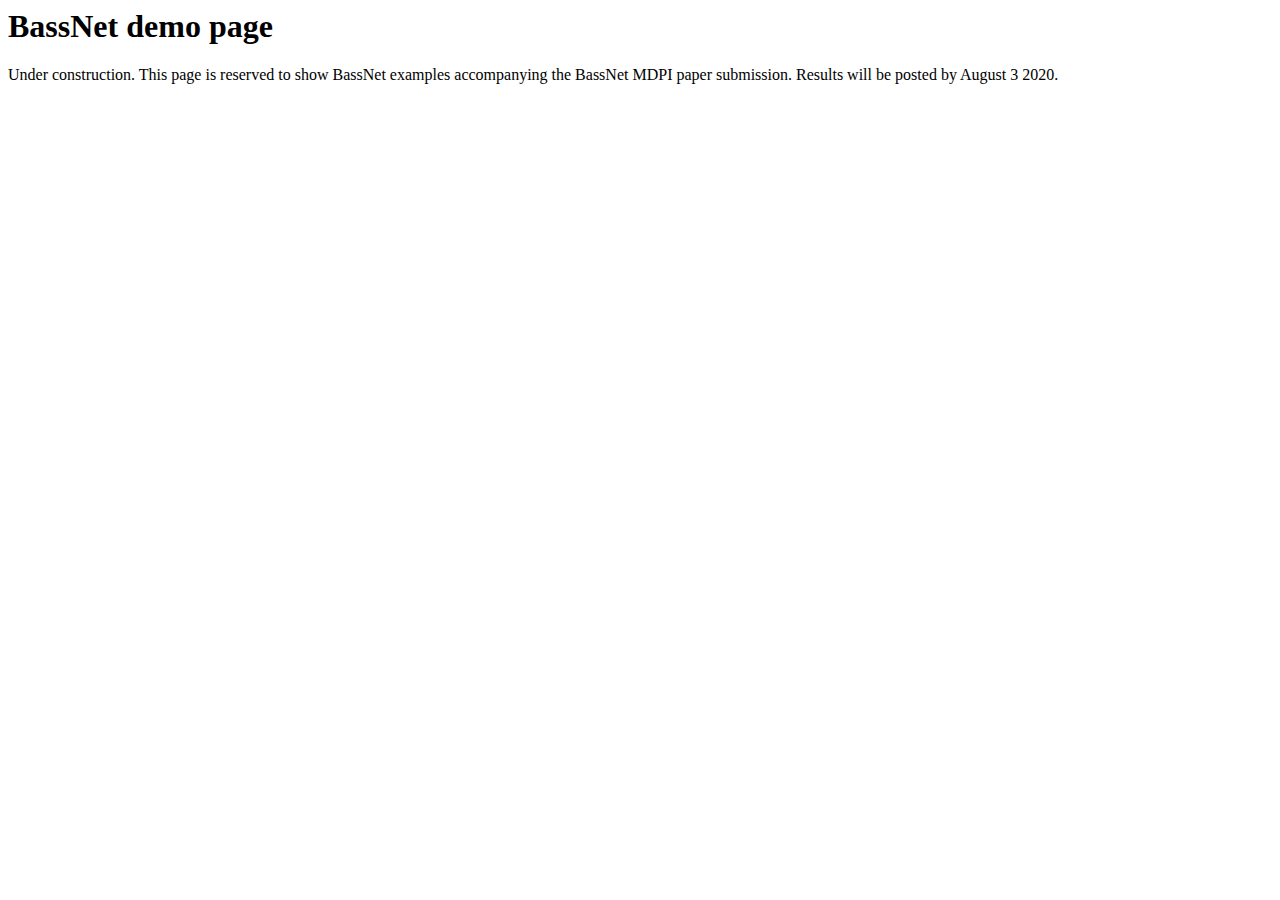
==== bassnet/index.html @ 07a14d75 "test dir" ====
<html>
  <head>
<title>BassNet demo page</title>
</head>
<body>
<h1>BassNet demo page</h1>
<p>
  Under construction. This page is reserved to show BassNet examples accompanying the BassNet MDPI paper submission. Results will be posted by August 3 2020.
</p>
</body>
</html>
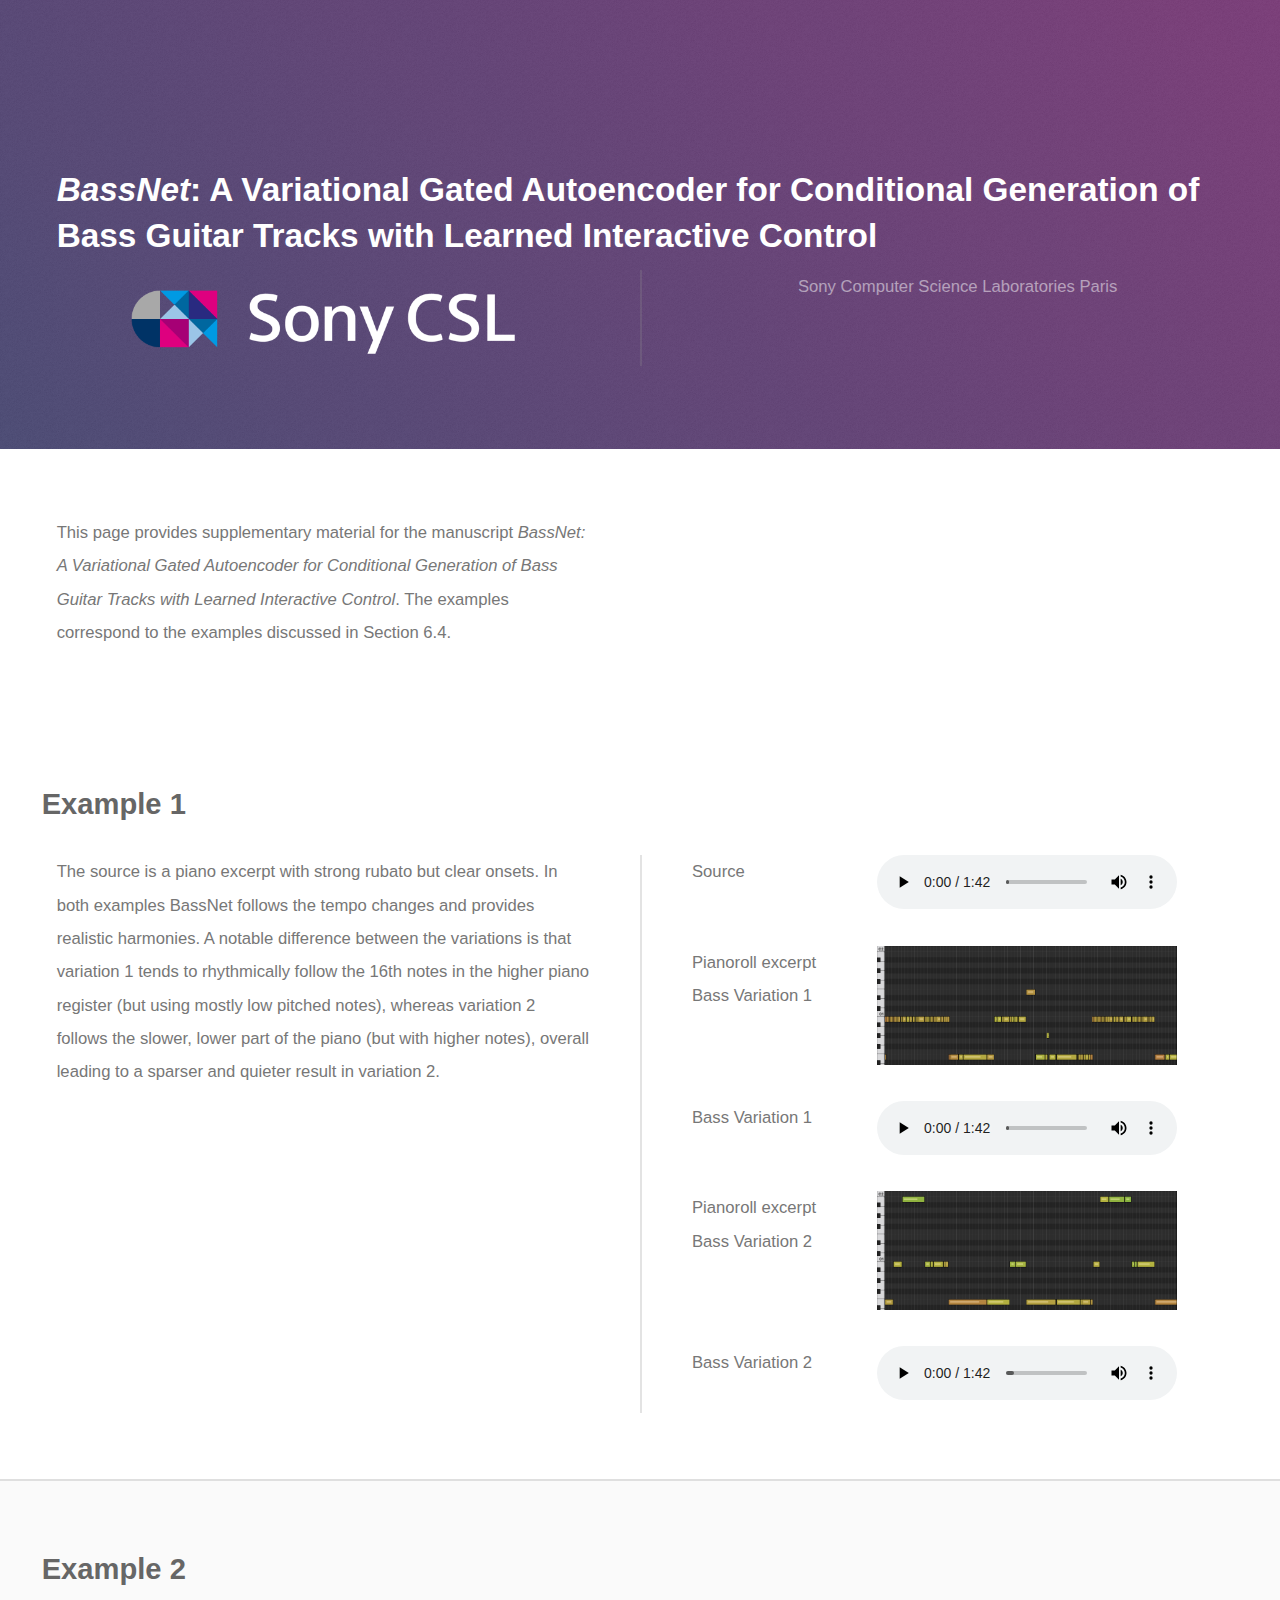
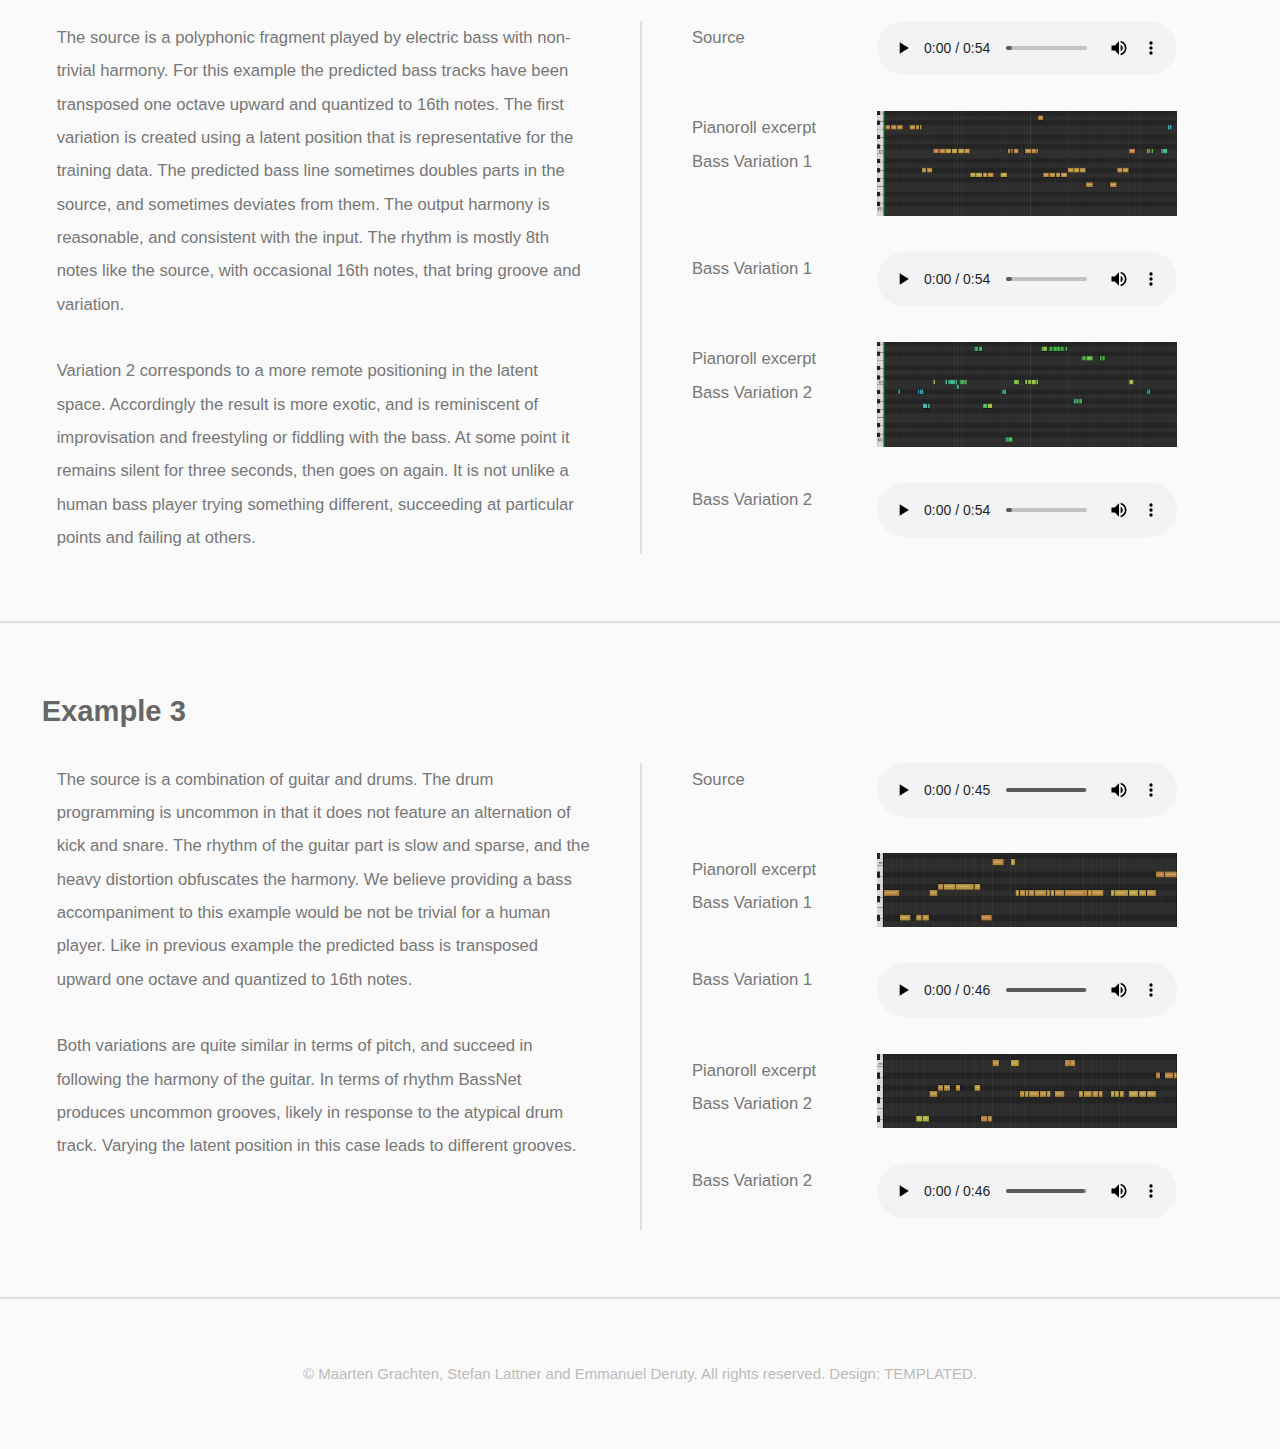
==== commit eac29699: "move stuff to bassnet folder" ====
--- a/bassnet/index.html
+++ b/bassnet/index.html
@@ -1,11 +1,229 @@
+<!DOCTYPE HTML>
+<!--
+    Prism by TEMPLATED
+    templated.co @templatedco
+    Released for free under the Creative Commons Attribution 3.0 license (templated.co/license)
+  -->
 <html>
   <head>
-<title>BassNet demo page</title>
-</head>
-<body>
-<h1>BassNet demo page</h1>
-<p>
-  Under construction. This page is reserved to show BassNet examples accompanying the BassNet MDPI paper submission. Results will be posted by August 3 2020.
-</p>
-</body>
+    <title>BassNet Demo Page</title>
+    <meta charset="utf-8" />
+    <meta name="viewport" content="width=device-width, initial-scale=1" />
+    <!--[if lte IE 8]><script src="assets/js/ie/html5shiv.js"></script><![endif]-->
+    <link rel="stylesheet" href="assets/css/main.css" />
+    <link rel="stylesheet" href="assets/css/extra.css" />
+    <!--[if lte IE 9]><link rel="stylesheet" href="assets/css/ie9.css" /><![endif]-->
+  </head>
+  <body>
+
+    <!-- Banner -->
+    <section id="banner">
+      <div class="inner">
+	<section>
+	  <h2><i>BassNet</i>: A Variational Gated Autoencoder for Conditional Generation of Bass Guitar Tracks with Learned Interactive Control</h2>
+	</section>
+      </div>
+      <div id="logorow" class="inner split">
+	<section class="align-center">
+	  <a href="https://csl.sony.fr/"><img id='sonylogo' src="images/sonycsl-white.png"></a>
+	</section>
+	<section class="align-center">
+	    Sony Computer Science Laboratories Paris
+	</section>
+      </div>
+    </section>
+
+
+    <section id="ex1" class="wrapper">
+      <div class="inner split">
+	<section>
+	  <p>This page provides supplementary material for the manuscript <i>BassNet: A Variational Gated Autoencoder for Conditional Generation of Bass Guitar Tracks with Learned Interactive Control</i>. The examples correspond to the examples discussed in Section 6.4.
+	  </p>
+	</section>
+      </div>
+    </section>
+
+    <!-- One -->
+    <section id="ex1" class="wrapper">
+      <h2>Example 1</h2>
+      <div class="inner split">
+	<section>
+	  <p>The source is a piano excerpt with strong rubato but clear onsets.  In both examples BassNet follows the tempo changes and provides realistic harmonies.  A notable difference between the variations is that variation 1 tends to rhythmically follow the 16th notes in the higher piano register (but using mostly low pitched notes), whereas variation 2 follows the slower, lower part of the piano (but with higher notes), overall leading to a sparser and quieter result in variation 2.
+	  </p>
+	</section>
+
+	<section>
+	  <div class="row uniform">
+	    <div class="4u 12u$(xsmall)">
+	      Source
+	    </div>
+	    <div class="7u$ 12u$(xsmall)">
+	      <audio controls><source src="assets/ex1/source.mp3" type="audio/mpeg"/> Your browser does not support the audio element.</audio>
+	    </div>
+
+	    <div class="4u 12u$(xsmall)">
+	      Pianoroll excerpt Bass Variation 1
+	    </div>
+	    <div class="7u$ 12u$(xsmall) ">
+	      <img class='pianoroll' src="images/ex1/var1.png">
+	    </div>
+	    
+	    <div class="4u 12u$(xsmall)">
+	      Bass Variation 1
+	    </div>
+	    <div class="7u$ 12u$(xsmall)">
+	      <audio controls><source src="assets/ex1/source_bass_var1.mp3" type="audio/mpeg"/> Your browser does not support the audio element.</audio>
+	    </div>
+
+	    <div class="4u 12u$(xsmall)">
+	      Pianoroll excerpt Bass Variation 2
+	    </div>
+	    <div class="7u$ 12u$(xsmall) ">
+	      <img class='pianoroll' src="images/ex1/var2.png">
+	    </div>
+
+	    <div class="4u 12u$(xsmall)">
+	      Bass Variation 2
+	    </div>
+	    <div class="7u$ 12u$(xsmall)">
+	      <audio controls><source src="assets/ex1/source_bass_var2.mp3" type="audio/mpeg"/> Your browser does not support the audio element.</audio>
+	    </div>
+ 	  </div>
+	</section>
+      </div>
+    </section>
+
+    <section id="ex2" class="wrapper style2 alt">
+      <h2>Example 2</h2>
+      <div class="inner split">
+	<section>
+	  <p>The source is a polyphonic fragment played by electric bass with non-trivial harmony.
+	    For this example the predicted bass tracks have been transposed one octave upward and quantized to 16th notes.
+	    The first variation is created using a latent position that is representative for the training data.
+	    The predicted bass line sometimes doubles parts in the source, and sometimes deviates from them.
+	    The output harmony is reasonable, and consistent with the input.
+	    The rhythm is mostly 8th notes like the source, with occasional 16th notes, that bring groove and variation.</p>
+
+	  <p>Variation 2 corresponds to a more remote positioning in the latent space.
+	    Accordingly the result is more exotic, and is reminiscent of improvisation and freestyling or fiddling with the bass.
+	    At some point it remains silent for three seconds, then goes on again.
+	    It is not unlike a human bass player trying something different, succeeding at particular points and failing at others.
+	  </p>
+	</section>
+
+	<section>
+	  <div class="row uniform">
+	    <div class="4u 12u$(xsmall)">
+	      Source
+	    </div>
+	    <div class="7u$ 12u$(xsmall)">
+	      <audio controls><source src="assets/ex2/source.mp3" type="audio/mpeg"/> Your browser does not support the audio element.</audio>
+	    </div>
+
+	    <div class="4u 12u$(xsmall)">
+	      Pianoroll excerpt Bass Variation 1
+	    </div>
+	    <div class="7u$ 12u$(xsmall) ">
+	      <img class='pianoroll' src="images/ex2/var1.png">
+	    </div>
+	    
+	    <div class="4u 12u$(xsmall)">
+	      Bass Variation 1
+	    </div>
+	    <div class="7u$ 12u$(xsmall)">
+	      <audio controls><source src="assets/ex2/source_bass_var1.mp3" type="audio/mpeg"/> Your browser does not support the audio element.</audio>
+	    </div>
+
+	    <div class="4u 12u$(xsmall)">
+	      Pianoroll excerpt Bass Variation 2
+	    </div>
+	    <div class="7u$ 12u$(xsmall) ">
+	      <img class='pianoroll' src="images/ex2/var2.png">
+	    </div>
+
+	    <div class="4u 12u$(xsmall)">
+	      Bass Variation 2
+	    </div>
+	    <div class="7u$ 12u$(xsmall)">
+	      <audio controls><source src="assets/ex2/source_bass_var2.mp3" type="audio/mpeg"/> Your browser does not support the audio element.</audio>
+	    </div>
+	  </div>
+	</section>
+      </div>
+    </section>
+
+    <section id="ex3" class="wrapper style2 alt">
+      <h2>Example 3</h2>
+      <div class="inner split">
+	<section>
+	  <p>The source is a combination of guitar and drums.
+	    The drum programming is uncommon in that it does not feature an alternation of kick and snare.
+	    The rhythm of the guitar part is slow and sparse, and the heavy distortion obfuscates the harmony.
+	    We believe providing a bass accompaniment to this example would be not be trivial for a human player.
+	    Like in previous example the predicted bass is transposed upward one octave and quantized to 16th notes.
+	  </p>
+	  <p>Both variations are quite similar in terms of pitch, and succeed in following the harmony of the guitar.
+	    In terms of rhythm BassNet produces uncommon grooves, likely in response to the atypical drum track.
+	    Varying the latent position in this case leads to different grooves.
+	  </p>
+	</section>
+	<section>
+	  <div class="row uniform">
+	    <div class="4u 12u$(xsmall)">
+	      Source
+	    </div>
+	    <div class="7u$ 12u$(xsmall)">
+	      <audio controls><source src="assets/ex3/source.mp3" type="audio/mpeg"/> Your browser does not support the audio element.</audio>
+	    </div>
+
+	    <div class="4u 12u$(xsmall)">
+	      Pianoroll excerpt Bass Variation 1
+	    </div>
+	    <div class="7u$ 12u$(xsmall) ">
+	      <img class='pianoroll' src="images/ex3/var1.png">
+	    </div>
+	    
+	    <div class="4u 12u$(xsmall)">
+	      Bass Variation 1
+	    </div>
+	    <div class="7u$ 12u$(xsmall)">
+	      <audio controls><source src="assets/ex3/source_bass_var1.mp3" type="audio/mpeg"/> Your browser does not support the audio element.</audio>
+	    </div>
+
+	    <div class="4u 12u$(xsmall)">
+	      Pianoroll excerpt Bass Variation 2
+	    </div>
+	    <div class="7u$ 12u$(xsmall) ">
+	      <img class='pianoroll' src="images/ex3/var2.png">
+	    </div>
+
+	    <div class="4u 12u$(xsmall)">
+	      Bass Variation 2
+	    </div>
+	    <div class="7u$ 12u$(xsmall)">
+	      <audio controls><source src="assets/ex3/source_bass_var2.mp3" type="audio/mpeg"/> Your browser does not support the audio element.</audio>
+	    </div>
+	  </div>
+	</section>
+      </div>
+    </section>
+
+
+
+    <!-- Footer -->
+    <footer id="footer">
+      <div class="copyright">
+	&copy; Maarten Grachten, Stefan Lattner and Emmanuel Deruty. All rights reserved. Design: <a href="http://templated.co">TEMPLATED</a>.
+      </div>
+    </footer>
+
+    <!-- Scripts -->
+    <script src="assets/js/jquery.min.js"></script>
+    <script src="assets/js/skel.min.js"></script>
+    <script src="assets/js/util.js"></script>
+    <!--[if lte IE 8]><script src="assets/js/ie/respond.min.js"></script><![endif]-->
+    <script src="assets/js/main.js"></script>
+    <script src="assets/js/extra.js"></script>
+
+  </body>
 </html>
--- a/bassnet/assets/css/main.css
+++ b/bassnet/assets/css/main.css
@@ -0,0 +1,3346 @@
+@import url(font-awesome.min.css);
+
+/*
+	Prism by TEMPLATED
+	templated.co @templatedco
+	Released for free under the Creative Commons Attribution 3.0 license (templated.co/license)
+*/
+
+/* Reset */
+
+html, body, div, span, applet, object, iframe, h1, h2, h3, h4, h5, h6, p, blockquote, pre, a, abbr, acronym, address, big, cite, code, del, dfn, em, img, ins, kbd, q, s, samp, small, strike, strong, sub, sup, tt, var, b, u, i, center, dl, dt, dd, ol, ul, li, fieldset, form, label, legend, table, caption, tbody, tfoot, thead, tr, th, td, article, aside, canvas, details, embed, figure, figcaption, footer, header, hgroup, menu, nav, output, ruby, section, summary, time, mark, audio, video {
+    margin: 0;
+    padding: 0;
+    border: 0;
+    font-size: 100%;
+    font: inherit;
+    vertical-align: baseline;
+}
+
+article, aside, details, figcaption, figure, footer, header, hgroup, menu, nav, section {
+    display: block;
+}
+
+body {
+    line-height: 1;
+}
+
+ol, ul {
+    list-style: none;
+}
+
+blockquote, q {
+    quotes: none;
+}
+
+blockquote:before, blockquote:after, q:before, q:after {
+    content: '';
+    content: none;
+}
+
+table {
+    border-collapse: collapse;
+    border-spacing: 0;
+}
+
+body {
+    -webkit-text-size-adjust: none;
+}
+
+/* Box Model */
+
+*, *:before, *:after {
+    -moz-box-sizing: border-box;
+    -webkit-box-sizing: border-box;
+    box-sizing: border-box;
+}
+
+/* Grid */
+
+.row {
+    border-bottom: solid 1px transparent;
+    -moz-box-sizing: border-box;
+    -webkit-box-sizing: border-box;
+    box-sizing: border-box;
+}
+
+.row > * {
+    float: left;
+    -moz-box-sizing: border-box;
+    -webkit-box-sizing: border-box;
+    box-sizing: border-box;
+}
+
+.row:after, .row:before {
+    content: '';
+    display: block;
+    clear: both;
+    height: 0;
+}
+
+.row.uniform > * > :first-child {
+    margin-top: 0;
+}
+
+.row.uniform > * > :last-child {
+    margin-bottom: 0;
+}
+
+.row.\30 \25 > * {
+    padding: 0 0 0 0em;
+}
+
+.row.\30 \25 {
+    margin: 0 0 -1px 0em;
+}
+
+.row.uniform.\30 \25 > * {
+    padding: 0em 0 0 0em;
+}
+
+.row.uniform.\30 \25 {
+    margin: 0em 0 -1px 0em;
+}
+
+.row > * {
+    padding: 0 0 0 2em;
+}
+
+.row {
+    margin: 0 0 -1px -2em;
+}
+
+.row.uniform > * {
+    padding: 2em 0 0 2em;
+}
+
+.row.uniform {
+    margin: -2em 0 -1px -2em;
+}
+
+.row.\32 00\25 > * {
+    padding: 0 0 0 4em;
+}
+
+.row.\32 00\25 {
+    margin: 0 0 -1px -4em;
+}
+
+.row.uniform.\32 00\25 > * {
+    padding: 4em 0 0 4em;
+}
+
+.row.uniform.\32 00\25 {
+    margin: -4em 0 -1px -4em;
+}
+
+.row.\31 50\25 > * {
+    padding: 0 0 0 3em;
+}
+
+.row.\31 50\25 {
+    margin: 0 0 -1px -3em;
+}
+
+.row.uniform.\31 50\25 > * {
+    padding: 3em 0 0 3em;
+}
+
+.row.uniform.\31 50\25 {
+    margin: -3em 0 -1px -3em;
+}
+
+.row.\35 0\25 > * {
+    padding: 0 0 0 1em;
+}
+
+.row.\35 0\25 {
+    margin: 0 0 -1px -1em;
+}
+
+.row.uniform.\35 0\25 > * {
+    padding: 1em 0 0 1em;
+}
+
+.row.uniform.\35 0\25 {
+    margin: -1em 0 -1px -1em;
+}
+
+.row.\32 5\25 > * {
+    padding: 0 0 0 0.5em;
+}
+
+.row.\32 5\25 {
+    margin: 0 0 -1px -0.5em;
+}
+
+.row.uniform.\32 5\25 > * {
+    padding: 0.5em 0 0 0.5em;
+}
+
+.row.uniform.\32 5\25 {
+    margin: -0.5em 0 -1px -0.5em;
+}
+
+.\31 2u, .\31 2u\24 {
+    width: 100%;
+    clear: none;
+    margin-left: 0;
+}
+
+.\31 1u, .\31 1u\24 {
+    width: 91.6666666667%;
+    clear: none;
+    margin-left: 0;
+}
+
+.\31 0u, .\31 0u\24 {
+    width: 83.3333333333%;
+    clear: none;
+    margin-left: 0;
+}
+
+.\39 u, .\39 u\24 {
+    width: 75%;
+    clear: none;
+    margin-left: 0;
+}
+
+.\38 u, .\38 u\24 {
+    width: 66.6666666667%;
+    clear: none;
+    margin-left: 0;
+}
+
+.\37 u, .\37 u\24 {
+    width: 58.3333333333%;
+    clear: none;
+    margin-left: 0;
+}
+
+.\36 u, .\36 u\24 {
+    width: 50%;
+    clear: none;
+    margin-left: 0;
+}
+
+.\35 u, .\35 u\24 {
+    width: 41.6666666667%;
+    clear: none;
+    margin-left: 0;
+}
+
+.\34 u, .\34 u\24 {
+    width: 33.3333333333%;
+    clear: none;
+    margin-left: 0;
+}
+
+.\33 u, .\33 u\24 {
+    width: 25%;
+    clear: none;
+    margin-left: 0;
+}
+
+.\32 u, .\32 u\24 {
+    width: 16.6666666667%;
+    clear: none;
+    margin-left: 0;
+}
+
+.\31 u, .\31 u\24 {
+    width: 8.3333333333%;
+    clear: none;
+    margin-left: 0;
+}
+
+.\31 2u\24 + *,
+.\31 1u\24 + *,
+.\31 0u\24 + *,
+.\39 u\24 + *,
+.\38 u\24 + *,
+.\37 u\24 + *,
+.\36 u\24 + *,
+.\35 u\24 + *,
+.\34 u\24 + *,
+.\33 u\24 + *,
+.\32 u\24 + *,
+.\31 u\24 + * {
+    clear: left;
+}
+
+.\-11u {
+    margin-left: 91.66667%;
+}
+
+.\-10u {
+    margin-left: 83.33333%;
+}
+
+.\-9u {
+    margin-left: 75%;
+}
+
+.\-8u {
+    margin-left: 66.66667%;
+}
+
+.\-7u {
+    margin-left: 58.33333%;
+}
+
+.\-6u {
+    margin-left: 50%;
+}
+
+.\-5u {
+    margin-left: 41.66667%;
+}
+
+.\-4u {
+    margin-left: 33.33333%;
+}
+
+.\-3u {
+    margin-left: 25%;
+}
+
+.\-2u {
+    margin-left: 16.66667%;
+}
+
+.\-1u {
+    margin-left: 8.33333%;
+}
+
+@media screen and (max-width: 1680px) {
+
+    .row > * {
+	padding: 0 0 0 2em;
+    }
+
+    .row {
+	margin: 0 0 -1px -2em;
+    }
+
+    .row.uniform > * {
+	padding: 2em 0 0 2em;
+    }
+
+    .row.uniform {
+	margin: -2em 0 -1px -2em;
+    }
+
+    .row.\32 00\25 > * {
+	padding: 0 0 0 4em;
+    }
+
+    .row.\32 00\25 {
+	margin: 0 0 -1px -4em;
+    }
+
+    .row.uniform.\32 00\25 > * {
+	padding: 4em 0 0 4em;
+    }
+
+    .row.uniform.\32 00\25 {
+	margin: -4em 0 -1px -4em;
+    }
+
+    .row.\31 50\25 > * {
+	padding: 0 0 0 3em;
+    }
+
+    .row.\31 50\25 {
+	margin: 0 0 -1px -3em;
+    }
+
+    .row.uniform.\31 50\25 > * {
+	padding: 3em 0 0 3em;
+    }
+
+    .row.uniform.\31 50\25 {
+	margin: -3em 0 -1px -3em;
+    }
+
+    .row.\35 0\25 > * {
+	padding: 0 0 0 1em;
+    }
+
+    .row.\35 0\25 {
+	margin: 0 0 -1px -1em;
+    }
+
+    .row.uniform.\35 0\25 > * {
+	padding: 1em 0 0 1em;
+    }
+
+    .row.uniform.\35 0\25 {
+	margin: -1em 0 -1px -1em;
+    }
+
+    .row.\32 5\25 > * {
+	padding: 0 0 0 0.5em;
+    }
+
+    .row.\32 5\25 {
+	margin: 0 0 -1px -0.5em;
+    }
+
+    .row.uniform.\32 5\25 > * {
+	padding: 0.5em 0 0 0.5em;
+    }
+
+    .row.uniform.\32 5\25 {
+	margin: -0.5em 0 -1px -0.5em;
+    }
+
+    .\31 2u\28xlarge\29, .\31 2u\24\28xlarge\29 {
+	width: 100%;
+	clear: none;
+	margin-left: 0;
+    }
+
+    .\31 1u\28xlarge\29, .\31 1u\24\28xlarge\29 {
+	width: 91.6666666667%;
+	clear: none;
+	margin-left: 0;
+    }
+
+    .\31 0u\28xlarge\29, .\31 0u\24\28xlarge\29 {
+	width: 83.3333333333%;
+	clear: none;
+	margin-left: 0;
+    }
+
+    .\39 u\28xlarge\29, .\39 u\24\28xlarge\29 {
+	width: 75%;
+	clear: none;
+	margin-left: 0;
+    }
+
+    .\38 u\28xlarge\29, .\38 u\24\28xlarge\29 {
+	width: 66.6666666667%;
+	clear: none;
+	margin-left: 0;
+    }
+
+    .\37 u\28xlarge\29, .\37 u\24\28xlarge\29 {
+	width: 58.3333333333%;
+	clear: none;
+	margin-left: 0;
+    }
+
+    .\36 u\28xlarge\29, .\36 u\24\28xlarge\29 {
+	width: 50%;
+	clear: none;
+	margin-left: 0;
+    }
+
+    .\35 u\28xlarge\29, .\35 u\24\28xlarge\29 {
+	width: 41.6666666667%;
+	clear: none;
+	margin-left: 0;
+    }
+
+    .\34 u\28xlarge\29, .\34 u\24\28xlarge\29 {
+	width: 33.3333333333%;
+	clear: none;
+	margin-left: 0;
+    }
+
+    .\33 u\28xlarge\29, .\33 u\24\28xlarge\29 {
+	width: 25%;
+	clear: none;
+	margin-left: 0;
+    }
+
+    .\32 u\28xlarge\29, .\32 u\24\28xlarge\29 {
+	width: 16.6666666667%;
+	clear: none;
+	margin-left: 0;
+    }
+
+    .\31 u\28xlarge\29, .\31 u\24\28xlarge\29 {
+	width: 8.3333333333%;
+	clear: none;
+	margin-left: 0;
+    }
+
+    .\31 2u\24\28xlarge\29 + *,
+    .\31 1u\24\28xlarge\29 + *,
+    .\31 0u\24\28xlarge\29 + *,
+    .\39 u\24\28xlarge\29 + *,
+    .\38 u\24\28xlarge\29 + *,
+    .\37 u\24\28xlarge\29 + *,
+    .\36 u\24\28xlarge\29 + *,
+    .\35 u\24\28xlarge\29 + *,
+    .\34 u\24\28xlarge\29 + *,
+    .\33 u\24\28xlarge\29 + *,
+    .\32 u\24\28xlarge\29 + *,
+    .\31 u\24\28xlarge\29 + * {
+	clear: left;
+    }
+
+    .\-11u\28xlarge\29 {
+	margin-left: 91.66667%;
+    }
+
+    .\-10u\28xlarge\29 {
+	margin-left: 83.33333%;
+    }
+
+    .\-9u\28xlarge\29 {
+	margin-left: 75%;
+    }
+
+    .\-8u\28xlarge\29 {
+	margin-left: 66.66667%;
+    }
+
+    .\-7u\28xlarge\29 {
+	margin-left: 58.33333%;
+    }
+
+    .\-6u\28xlarge\29 {
+	margin-left: 50%;
+    }
+
+    .\-5u\28xlarge\29 {
+	margin-left: 41.66667%;
+    }
+
+    .\-4u\28xlarge\29 {
+	margin-left: 33.33333%;
+    }
+
+    .\-3u\28xlarge\29 {
+	margin-left: 25%;
+    }
+
+    .\-2u\28xlarge\29 {
+	margin-left: 16.66667%;
+    }
+
+    .\-1u\28xlarge\29 {
+	margin-left: 8.33333%;
+    }
+
+}
+
+@media screen and (max-width: 1366px) {
+
+    .row > * {
+	padding: 0 0 0 1.5em;
+    }
+
+    .row {
+	margin: 0 0 -1px -1.5em;
+    }
+
+    .row.uniform > * {
+	padding: 1.5em 0 0 1.5em;
+    }
+
+    .row.uniform {
+	margin: -1.5em 0 -1px -1.5em;
+    }
+
+    .row.\32 00\25 > * {
+	padding: 0 0 0 3em;
+    }
+
+    .row.\32 00\25 {
+	margin: 0 0 -1px -3em;
+    }
+
+    .row.uniform.\32 00\25 > * {
+	padding: 3em 0 0 3em;
+    }
+
+    .row.uniform.\32 00\25 {
+	margin: -3em 0 -1px -3em;
+    }
+
+    .row.\31 50\25 > * {
+	padding: 0 0 0 2.25em;
+    }
+
+    .row.\31 50\25 {
+	margin: 0 0 -1px -2.25em;
+    }
+
+    .row.uniform.\31 50\25 > * {
+	padding: 2.25em 0 0 2.25em;
+    }
+
+    .row.uniform.\31 50\25 {
+	margin: -2.25em 0 -1px -2.25em;
+    }
+
+    .row.\35 0\25 > * {
+	padding: 0 0 0 0.75em;
+    }
+
+    .row.\35 0\25 {
+	margin: 0 0 -1px -0.75em;
+    }
+
+    .row.uniform.\35 0\25 > * {
+	padding: 0.75em 0 0 0.75em;
+    }
+
+    .row.uniform.\35 0\25 {
+	margin: -0.75em 0 -1px -0.75em;
+    }
+
+    .row.\32 5\25 > * {
+	padding: 0 0 0 0.375em;
+    }
+
+    .row.\32 5\25 {
+	margin: 0 0 -1px -0.375em;
+    }
+
+    .row.uniform.\32 5\25 > * {
+	padding: 0.375em 0 0 0.375em;
+    }
+
+    .row.uniform.\32 5\25 {
+	margin: -0.375em 0 -1px -0.375em;
+    }
+
+    .\31 2u\28large\29, .\31 2u\24\28large\29 {
+	width: 100%;
+	clear: none;
+	margin-left: 0;
+    }
+
+    .\31 1u\28large\29, .\31 1u\24\28large\29 {
+	width: 91.6666666667%;
+	clear: none;
+	margin-left: 0;
+    }
+
+    .\31 0u\28large\29, .\31 0u\24\28large\29 {
+	width: 83.3333333333%;
+	clear: none;
+	margin-left: 0;
+    }
+
+    .\39 u\28large\29, .\39 u\24\28large\29 {
+	width: 75%;
+	clear: none;
+	margin-left: 0;
+    }
+
+    .\38 u\28large\29, .\38 u\24\28large\29 {
+	width: 66.6666666667%;
+	clear: none;
+	margin-left: 0;
+    }
+
+    .\37 u\28large\29, .\37 u\24\28large\29 {
+	width: 58.3333333333%;
+	clear: none;
+	margin-left: 0;
+    }
+
+    .\36 u\28large\29, .\36 u\24\28large\29 {
+	width: 50%;
+	clear: none;
+	margin-left: 0;
+    }
+
+    .\35 u\28large\29, .\35 u\24\28large\29 {
+	width: 41.6666666667%;
+	clear: none;
+	margin-left: 0;
+    }
+
+    .\34 u\28large\29, .\34 u\24\28large\29 {
+	width: 33.3333333333%;
+	clear: none;
+	margin-left: 0;
+    }
+
+    .\33 u\28large\29, .\33 u\24\28large\29 {
+	width: 25%;
+	clear: none;
+	margin-left: 0;
+    }
+
+    .\32 u\28large\29, .\32 u\24\28large\29 {
+	width: 16.6666666667%;
+	clear: none;
+	margin-left: 0;
+    }
+
+    .\31 u\28large\29, .\31 u\24\28large\29 {
+	width: 8.3333333333%;
+	clear: none;
+	margin-left: 0;
+    }
+
+    .\31 2u\24\28large\29 + *,
+    .\31 1u\24\28large\29 + *,
+    .\31 0u\24\28large\29 + *,
+    .\39 u\24\28large\29 + *,
+    .\38 u\24\28large\29 + *,
+    .\37 u\24\28large\29 + *,
+    .\36 u\24\28large\29 + *,
+    .\35 u\24\28large\29 + *,
+    .\34 u\24\28large\29 + *,
+    .\33 u\24\28large\29 + *,
+    .\32 u\24\28large\29 + *,
+    .\31 u\24\28large\29 + * {
+	clear: left;
+    }
+
+    .\-11u\28large\29 {
+	margin-left: 91.66667%;
+    }
+
+    .\-10u\28large\29 {
+	margin-left: 83.33333%;
+    }
+
+    .\-9u\28large\29 {
+	margin-left: 75%;
+    }
+
+    .\-8u\28large\29 {
+	margin-left: 66.66667%;
+    }
+
+    .\-7u\28large\29 {
+	margin-left: 58.33333%;
+    }
+
+    .\-6u\28large\29 {
+	margin-left: 50%;
+    }
+
+    .\-5u\28large\29 {
+	margin-left: 41.66667%;
+    }
+
+    .\-4u\28large\29 {
+	margin-left: 33.33333%;
+    }
+
+    .\-3u\28large\29 {
+	margin-left: 25%;
+    }
+
+    .\-2u\28large\29 {
+	margin-left: 16.66667%;
+    }
+
+    .\-1u\28large\29 {
+	margin-left: 8.33333%;
+    }
+
+}
+
+@media screen and (max-width: 980px) {
+
+    .row > * {
+	padding: 0 0 0 1.5em;
+    }
+
+    .row {
+	margin: 0 0 -1px -1.5em;
+    }
+
+    .row.uniform > * {
+	padding: 1.5em 0 0 1.5em;
+    }
+
+    .row.uniform {
+	margin: -1.5em 0 -1px -1.5em;
+    }
+
+    .row.\32 00\25 > * {
+	padding: 0 0 0 3em;
+    }
+
+    .row.\32 00\25 {
+	margin: 0 0 -1px -3em;
+    }
+
+    .row.uniform.\32 00\25 > * {
+	padding: 3em 0 0 3em;
+    }
+
+    .row.uniform.\32 00\25 {
+	margin: -3em 0 -1px -3em;
+    }
+
+    .row.\31 50\25 > * {
+	padding: 0 0 0 2.25em;
+    }
+
+    .row.\31 50\25 {
+	margin: 0 0 -1px -2.25em;
+    }
+
+    .row.uniform.\31 50\25 > * {
+	padding: 2.25em 0 0 2.25em;
+    }
+
+    .row.uniform.\31 50\25 {
+	margin: -2.25em 0 -1px -2.25em;
+    }
+
+    .row.\35 0\25 > * {
+	padding: 0 0 0 0.75em;
+    }
+
+    .row.\35 0\25 {
+	margin: 0 0 -1px -0.75em;
+    }
+
+    .row.uniform.\35 0\25 > * {
+	padding: 0.75em 0 0 0.75em;
+    }
+
+    .row.uniform.\35 0\25 {
+	margin: -0.75em 0 -1px -0.75em;
+    }
+
+    .row.\32 5\25 > * {
+	padding: 0 0 0 0.375em;
+    }
+
+    .row.\32 5\25 {
+	margin: 0 0 -1px -0.375em;
+    }
+
+    .row.uniform.\32 5\25 > * {
+	padding: 0.375em 0 0 0.375em;
+    }
+
+    .row.uniform.\32 5\25 {
+	margin: -0.375em 0 -1px -0.375em;
+    }
+
+    .\31 2u\28medium\29, .\31 2u\24\28medium\29 {
+	width: 100%;
+	clear: none;
+	margin-left: 0;
+    }
+
+    .\31 1u\28medium\29, .\31 1u\24\28medium\29 {
+	width: 91.6666666667%;
+	clear: none;
+	margin-left: 0;
+    }
+
+    .\31 0u\28medium\29, .\31 0u\24\28medium\29 {
+	width: 83.3333333333%;
+	clear: none;
+	margin-left: 0;
+    }
+
+    .\39 u\28medium\29, .\39 u\24\28medium\29 {
+	width: 75%;
+	clear: none;
+	margin-left: 0;
+    }
+
+    .\38 u\28medium\29, .\38 u\24\28medium\29 {
+	width: 66.6666666667%;
+	clear: none;
+	margin-left: 0;
+    }
+
+    .\37 u\28medium\29, .\37 u\24\28medium\29 {
+	width: 58.3333333333%;
+	clear: none;
+	margin-left: 0;
+    }
+
+    .\36 u\28medium\29, .\36 u\24\28medium\29 {
+	width: 50%;
+	clear: none;
+	margin-left: 0;
+    }
+
+    .\35 u\28medium\29, .\35 u\24\28medium\29 {
+	width: 41.6666666667%;
+	clear: none;
+	margin-left: 0;
+    }
+
+    .\34 u\28medium\29, .\34 u\24\28medium\29 {
+	width: 33.3333333333%;
+	clear: none;
+	margin-left: 0;
+    }
+
+    .\33 u\28medium\29, .\33 u\24\28medium\29 {
+	width: 25%;
+	clear: none;
+	margin-left: 0;
+    }
+
+    .\32 u\28medium\29, .\32 u\24\28medium\29 {
+	width: 16.6666666667%;
+	clear: none;
+	margin-left: 0;
+    }
+
+    .\31 u\28medium\29, .\31 u\24\28medium\29 {
+	width: 8.3333333333%;
+	clear: none;
+	margin-left: 0;
+    }
+
+    .\31 2u\24\28medium\29 + *,
+    .\31 1u\24\28medium\29 + *,
+    .\31 0u\24\28medium\29 + *,
+    .\39 u\24\28medium\29 + *,
+    .\38 u\24\28medium\29 + *,
+    .\37 u\24\28medium\29 + *,
+    .\36 u\24\28medium\29 + *,
+    .\35 u\24\28medium\29 + *,
+    .\34 u\24\28medium\29 + *,
+    .\33 u\24\28medium\29 + *,
+    .\32 u\24\28medium\29 + *,
+    .\31 u\24\28medium\29 + * {
+	clear: left;
+    }
+
+    .\-11u\28medium\29 {
+	margin-left: 91.66667%;
+    }
+
+    .\-10u\28medium\29 {
+	margin-left: 83.33333%;
+    }
+
+    .\-9u\28medium\29 {
+	margin-left: 75%;
+    }
+
+    .\-8u\28medium\29 {
+	margin-left: 66.66667%;
+    }
+
+    .\-7u\28medium\29 {
+	margin-left: 58.33333%;
+    }
+
+    .\-6u\28medium\29 {
+	margin-left: 50%;
+    }
+
+    .\-5u\28medium\29 {
+	margin-left: 41.66667%;
+    }
+
+    .\-4u\28medium\29 {
+	margin-left: 33.33333%;
+    }
+
+    .\-3u\28medium\29 {
+	margin-left: 25%;
+    }
+
+    .\-2u\28medium\29 {
+	margin-left: 16.66667%;
+    }
+
+    .\-1u\28medium\29 {
+	margin-left: 8.33333%;
+    }
+
+}
+
+@media screen and (max-width: 736px) {
+
+    .row > * {
+	padding: 0 0 0 1.25em;
+    }
+
+    .row {
+	margin: 0 0 -1px -1.25em;
+    }
+
+    .row.uniform > * {
+	padding: 1.25em 0 0 1.25em;
+    }
+
+    .row.uniform {
+	margin: -1.25em 0 -1px -1.25em;
+    }
+
+    .row.\32 00\25 > * {
+	padding: 0 0 0 2.5em;
+    }
+
+    .row.\32 00\25 {
+	margin: 0 0 -1px -2.5em;
+    }
+
+    .row.uniform.\32 00\25 > * {
+	padding: 2.5em 0 0 2.5em;
+    }
+
+    .row.uniform.\32 00\25 {
+	margin: -2.5em 0 -1px -2.5em;
+    }
+
+    .row.\31 50\25 > * {
+	padding: 0 0 0 1.875em;
+    }
+
+    .row.\31 50\25 {
+	margin: 0 0 -1px -1.875em;
+    }
+
+    .row.uniform.\31 50\25 > * {
+	padding: 1.875em 0 0 1.875em;
+    }
+
+    .row.uniform.\31 50\25 {
+	margin: -1.875em 0 -1px -1.875em;
+    }
+
+    .row.\35 0\25 > * {
+	padding: 0 0 0 0.625em;
+    }
+
+    .row.\35 0\25 {
+	margin: 0 0 -1px -0.625em;
+    }
+
+    .row.uniform.\35 0\25 > * {
+	padding: 0.625em 0 0 0.625em;
+    }
+
+    .row.uniform.\35 0\25 {
+	margin: -0.625em 0 -1px -0.625em;
+    }
+
+    .row.\32 5\25 > * {
+	padding: 0 0 0 0.3125em;
+    }
+
+    .row.\32 5\25 {
+	margin: 0 0 -1px -0.3125em;
+    }
+
+    .row.uniform.\32 5\25 > * {
+	padding: 0.3125em 0 0 0.3125em;
+    }
+
+    .row.uniform.\32 5\25 {
+	margin: -0.3125em 0 -1px -0.3125em;
+    }
+
+    .\31 2u\28small\29, .\31 2u\24\28small\29 {
+	width: 100%;
+	clear: none;
+	margin-left: 0;
+    }
+
+    .\31 1u\28small\29, .\31 1u\24\28small\29 {
+	width: 91.6666666667%;
+	clear: none;
+	margin-left: 0;
+    }
+
+    .\31 0u\28small\29, .\31 0u\24\28small\29 {
+	width: 83.3333333333%;
+	clear: none;
+	margin-left: 0;
+    }
+
+    .\39 u\28small\29, .\39 u\24\28small\29 {
+	width: 75%;
+	clear: none;
+	margin-left: 0;
+    }
+
+    .\38 u\28small\29, .\38 u\24\28small\29 {
+	width: 66.6666666667%;
+	clear: none;
+	margin-left: 0;
+    }
+
+    .\37 u\28small\29, .\37 u\24\28small\29 {
+	width: 58.3333333333%;
+	clear: none;
+	margin-left: 0;
+    }
+
+    .\36 u\28small\29, .\36 u\24\28small\29 {
+	width: 50%;
+	clear: none;
+	margin-left: 0;
+    }
+
+    .\35 u\28small\29, .\35 u\24\28small\29 {
+	width: 41.6666666667%;
+	clear: none;
+	margin-left: 0;
+    }
+
+    .\34 u\28small\29, .\34 u\24\28small\29 {
+	width: 33.3333333333%;
+	clear: none;
+	margin-left: 0;
+    }
+
+    .\33 u\28small\29, .\33 u\24\28small\29 {
+	width: 25%;
+	clear: none;
+	margin-left: 0;
+    }
+
+    .\32 u\28small\29, .\32 u\24\28small\29 {
+	width: 16.6666666667%;
+	clear: none;
+	margin-left: 0;
+    }
+
+    .\31 u\28small\29, .\31 u\24\28small\29 {
+	width: 8.3333333333%;
+	clear: none;
+	margin-left: 0;
+    }
+
+    .\31 2u\24\28small\29 + *,
+    .\31 1u\24\28small\29 + *,
+    .\31 0u\24\28small\29 + *,
+    .\39 u\24\28small\29 + *,
+    .\38 u\24\28small\29 + *,
+    .\37 u\24\28small\29 + *,
+    .\36 u\24\28small\29 + *,
+    .\35 u\24\28small\29 + *,
+    .\34 u\24\28small\29 + *,
+    .\33 u\24\28small\29 + *,
+    .\32 u\24\28small\29 + *,
+    .\31 u\24\28small\29 + * {
+	clear: left;
+    }
+
+    .\-11u\28small\29 {
+	margin-left: 91.66667%;
+    }
+
+    .\-10u\28small\29 {
+	margin-left: 83.33333%;
+    }
+
+    .\-9u\28small\29 {
+	margin-left: 75%;
+    }
+
+    .\-8u\28small\29 {
+	margin-left: 66.66667%;
+    }
+
+    .\-7u\28small\29 {
+	margin-left: 58.33333%;
+    }
+
+    .\-6u\28small\29 {
+	margin-left: 50%;
+    }
+
+    .\-5u\28small\29 {
+	margin-left: 41.66667%;
+    }
+
+    .\-4u\28small\29 {
+	margin-left: 33.33333%;
+    }
+
+    .\-3u\28small\29 {
+	margin-left: 25%;
+    }
+
+    .\-2u\28small\29 {
+	margin-left: 16.66667%;
+    }
+
+    .\-1u\28small\29 {
+	margin-left: 8.33333%;
+    }
+
+}
+
+@media screen and (max-width: 480px) {
+
+    .row > * {
+	padding: 0 0 0 1.25em;
+    }
+
+    .row {
+	margin: 0 0 -1px -1.25em;
+    }
+
+    .row.uniform > * {
+	padding: 1.25em 0 0 1.25em;
+    }
+
+    .row.uniform {
+	margin: -1.25em 0 -1px -1.25em;
+    }
+
+    .row.\32 00\25 > * {
+	padding: 0 0 0 2.5em;
+    }
+
+    .row.\32 00\25 {
+	margin: 0 0 -1px -2.5em;
+    }
+
+    .row.uniform.\32 00\25 > * {
+	padding: 2.5em 0 0 2.5em;
+    }
+
+    .row.uniform.\32 00\25 {
+	margin: -2.5em 0 -1px -2.5em;
+    }
+
+    .row.\31 50\25 > * {
+	padding: 0 0 0 1.875em;
+    }
+
+    .row.\31 50\25 {
+	margin: 0 0 -1px -1.875em;
+    }
+
+    .row.uniform.\31 50\25 > * {
+	padding: 1.875em 0 0 1.875em;
+    }
+
+    .row.uniform.\31 50\25 {
+	margin: -1.875em 0 -1px -1.875em;
+    }
+
+    .row.\35 0\25 > * {
+	padding: 0 0 0 0.625em;
+    }
+
+    .row.\35 0\25 {
+	margin: 0 0 -1px -0.625em;
+    }
+
+    .row.uniform.\35 0\25 > * {
+	padding: 0.625em 0 0 0.625em;
+    }
+
+    .row.uniform.\35 0\25 {
+	margin: -0.625em 0 -1px -0.625em;
+    }
+
+    .row.\32 5\25 > * {
+	padding: 0 0 0 0.3125em;
+    }
+
+    .row.\32 5\25 {
+	margin: 0 0 -1px -0.3125em;
+    }
+
+    .row.uniform.\32 5\25 > * {
+	padding: 0.3125em 0 0 0.3125em;
+    }
+
+    .row.uniform.\32 5\25 {
+	margin: -0.3125em 0 -1px -0.3125em;
+    }
+
+    .\31 2u\28xsmall\29, .\31 2u\24\28xsmall\29 {
+	width: 100%;
+	clear: none;
+	margin-left: 0;
+    }
+
+    .\31 1u\28xsmall\29, .\31 1u\24\28xsmall\29 {
+	width: 91.6666666667%;
+	clear: none;
+	margin-left: 0;
+    }
+
+    .\31 0u\28xsmall\29, .\31 0u\24\28xsmall\29 {
+	width: 83.3333333333%;
+	clear: none;
+	margin-left: 0;
+    }
+
+    .\39 u\28xsmall\29, .\39 u\24\28xsmall\29 {
+	width: 75%;
+	clear: none;
+	margin-left: 0;
+    }
+
+    .\38 u\28xsmall\29, .\38 u\24\28xsmall\29 {
+	width: 66.6666666667%;
+	clear: none;
+	margin-left: 0;
+    }
+
+    .\37 u\28xsmall\29, .\37 u\24\28xsmall\29 {
+	width: 58.3333333333%;
+	clear: none;
+	margin-left: 0;
+    }
+
+    .\36 u\28xsmall\29, .\36 u\24\28xsmall\29 {
+	width: 50%;
+	clear: none;
+	margin-left: 0;
+    }
+
+    .\35 u\28xsmall\29, .\35 u\24\28xsmall\29 {
+	width: 41.6666666667%;
+	clear: none;
+	margin-left: 0;
+    }
+
+    .\34 u\28xsmall\29, .\34 u\24\28xsmall\29 {
+	width: 33.3333333333%;
+	clear: none;
+	margin-left: 0;
+    }
+
+    .\33 u\28xsmall\29, .\33 u\24\28xsmall\29 {
+	width: 25%;
+	clear: none;
+	margin-left: 0;
+    }
+
+    .\32 u\28xsmall\29, .\32 u\24\28xsmall\29 {
+	width: 16.6666666667%;
+	clear: none;
+	margin-left: 0;
+    }
+
+    .\31 u\28xsmall\29, .\31 u\24\28xsmall\29 {
+	width: 8.3333333333%;
+	clear: none;
+	margin-left: 0;
+    }
+
+    .\31 2u\24\28xsmall\29 + *,
+    .\31 1u\24\28xsmall\29 + *,
+    .\31 0u\24\28xsmall\29 + *,
+    .\39 u\24\28xsmall\29 + *,
+    .\38 u\24\28xsmall\29 + *,
+    .\37 u\24\28xsmall\29 + *,
+    .\36 u\24\28xsmall\29 + *,
+    .\35 u\24\28xsmall\29 + *,
+    .\34 u\24\28xsmall\29 + *,
+    .\33 u\24\28xsmall\29 + *,
+    .\32 u\24\28xsmall\29 + *,
+    .\31 u\24\28xsmall\29 + * {
+	clear: left;
+    }
+
+    .\-11u\28xsmall\29 {
+	margin-left: 91.66667%;
+    }
+
+    .\-10u\28xsmall\29 {
+	margin-left: 83.33333%;
+    }
+
+    .\-9u\28xsmall\29 {
+	margin-left: 75%;
+    }
+
+    .\-8u\28xsmall\29 {
+	margin-left: 66.66667%;
+    }
+
+    .\-7u\28xsmall\29 {
+	margin-left: 58.33333%;
+    }
+
+    .\-6u\28xsmall\29 {
+	margin-left: 50%;
+    }
+
+    .\-5u\28xsmall\29 {
+	margin-left: 41.66667%;
+    }
+
+    .\-4u\28xsmall\29 {
+	margin-left: 33.33333%;
+    }
+
+    .\-3u\28xsmall\29 {
+	margin-left: 25%;
+    }
+
+    .\-2u\28xsmall\29 {
+	margin-left: 16.66667%;
+    }
+
+    .\-1u\28xsmall\29 {
+	margin-left: 8.33333%;
+    }
+
+}
+
+/* Basic */
+
+@-ms-viewport {
+    width: device-width;
+}
+
+body {
+    -ms-overflow-style: scrollbar;
+}
+
+@media screen and (max-width: 480px) {
+
+    html, body {
+	min-width: 320px;
+    }
+
+}
+
+body {
+    background: #fff;
+}
+
+body.is-loading *, body.is-loading *:before, body.is-loading *:after {
+    -moz-animation: none !important;
+    -webkit-animation: none !important;
+    -ms-animation: none !important;
+    animation: none !important;
+    -moz-transition: none !important;
+    -webkit-transition: none !important;
+    -ms-transition: none !important;
+    transition: none !important;
+}
+
+/* Type */
+
+body {
+    background-color: #fff;
+    color: #777;
+}
+
+body, input, select, textarea {
+    font-family: Arial, Helvetica, sans-serif;
+    font-size: 13pt;
+    font-weight: normal;
+    line-height: 2;
+}
+
+@media screen and (max-width: 1680px) {
+
+    body, input, select, textarea {
+	font-size: 13.5pt;
+    }
+
+}
+
+@media screen and (max-width: 1366px) {
+
+    body, input, select, textarea {
+	font-size: 12.5pt;
+    }
+
+}
+
+@media screen and (max-width: 980px) {
+
+    body, input, select, textarea {
+	font-size: 12pt;
+    }
+
+}
+
+@media screen and (max-width: 736px) {
+
+    body, input, select, textarea {
+	font-size: 11.5pt;
+    }
+
+}
+
+@media screen and (max-width: 480px) {
+
+    body, input, select, textarea {
+	font-size: 11.5pt;
+    }
+
+}
+
+a {
+    -moz-transition: color 0.2s ease;
+    -webkit-transition: color 0.2s ease;
+    -ms-transition: color 0.2s ease;
+    transition: color 0.2s ease;
+    text-decoration: underline;
+}
+
+a:hover {
+    color: #00BC8A !important;
+    text-decoration: none;
+}
+
+strong, b {
+    font-weight: bold;
+}
+
+em, i {
+    font-style: italic;
+}
+
+p {
+    margin: 0 0 2em 0;
+}
+
+h1, h2, h3, h4, h5, h6 {
+    font-weight: bold;
+    line-height: 1.5;
+    margin: 0 0 1em 0;
+}
+
+h1 a, h2 a, h3 a, h4 a, h5 a, h6 a {
+    color: inherit;
+    text-decoration: none;
+}
+
+h2 {
+    font-size: 1.75em;
+}
+
+h3 {
+    font-size: 1.35em;
+}
+
+h4 {
+    font-size: 1.1em;
+}
+
+h5 {
+    font-size: 0.9em;
+}
+
+h6 {
+    font-size: 0.7em;
+}
+
+sub {
+    font-size: 0.8em;
+    position: relative;
+    top: 0.5em;
+}
+
+sup {
+    font-size: 0.8em;
+    position: relative;
+    top: -0.5em;
+}
+
+blockquote {
+    border-left: solid 4px;
+    font-style: italic;
+    margin: 0 0 2em 0;
+    padding: 0.5em 0 0.5em 2em;
+}
+
+code {
+    border-radius: 0;
+    border: solid 1px;
+    font-family: "Courier New", monospace;
+    font-size: 0.9em;
+    margin: 0 0.25em;
+    padding: 0.25em 0.65em;
+}
+
+pre {
+    -webkit-overflow-scrolling: touch;
+    font-family: "Courier New", monospace;
+    font-size: 0.9em;
+    margin: 0 0 2em 0;
+}
+
+pre code {
+    display: block;
+    line-height: 1.75;
+    padding: 1em 1.5em;
+    overflow-x: auto;
+}
+
+hr {
+    border: 0;
+    border-bottom: solid 1px;
+    margin: 2em 0;
+}
+
+hr.major {
+    margin: 3em 0;
+}
+
+.align-left {
+    text-align: left;
+}
+
+.align-center {
+    text-align: center;
+}
+
+.align-right {
+    text-align: right;
+}
+
+input, select, textarea {
+    color: #666;
+}
+
+a {
+    color: #00BC8A;
+}
+
+strong, b {
+    color: #666;
+}
+
+h1, h2, h3, h4, h5, h6 {
+    color: #666;
+}
+
+blockquote {
+    border-left-color: rgba(144, 144, 144, 0.25);
+}
+
+code {
+    background: rgba(144, 144, 144, 0.075);
+    border-color: rgba(144, 144, 144, 0.25);
+}
+
+hr {
+    border-bottom-color: rgba(144, 144, 144, 0.25);
+}
+
+/* Box */
+
+.box {
+    border-radius: 0;
+    border: solid 1px;
+    margin-bottom: 2em;
+    padding: 1.5em;
+}
+
+.box > :last-child,
+.box > :last-child > :last-child,
+.box > :last-child > :last-child > :last-child {
+    margin-bottom: 0;
+}
+
+.box.alt {
+    border: 0;
+    border-radius: 0;
+    padding: 0;
+}
+
+.box {
+    border-color: rgba(144, 144, 144, 0.25);
+}
+
+/* Button */
+
+input[type="submit"],
+input[type="reset"],
+input[type="button"],
+button,
+.button {
+    -moz-appearance: none;
+    -webkit-appearance: none;
+    -ms-appearance: none;
+    appearance: none;
+    -moz-transition: background-color 0.2s ease-in-out, color 0.2s ease-in-out;
+    -webkit-transition: background-color 0.2s ease-in-out, color 0.2s ease-in-out;
+    -ms-transition: background-color 0.2s ease-in-out, color 0.2s ease-in-out;
+    transition: background-color 0.2s ease-in-out, color 0.2s ease-in-out;
+    border-radius: 2em;
+    border: 0;
+    cursor: pointer;
+    display: inline-block;
+    font-size: 0.8em;
+    font-weight: bold;
+    height: 3.5em;
+    letter-spacing: 0.1em;
+    line-height: 3.65em;
+    padding: 0 3em;
+    text-align: center;
+    text-decoration: none;
+    text-transform: uppercase;
+    white-space: nowrap;
+}
+
+input[type="submit"].icon,
+input[type="reset"].icon,
+input[type="button"].icon,
+button.icon,
+.button.icon {
+    padding-left: 1.35em;
+}
+
+input[type="submit"].icon:before,
+input[type="reset"].icon:before,
+input[type="button"].icon:before,
+button.icon:before,
+.button.icon:before {
+    margin-right: 0.5em;
+}
+
+input[type="submit"].fit,
+input[type="reset"].fit,
+input[type="button"].fit,
+button.fit,
+.button.fit {
+    display: block;
+    margin: 0 0 1em 0;
+    width: 100%;
+}
+
+input[type="submit"].small,
+input[type="reset"].small,
+input[type="button"].small,
+button.small,
+.button.small {
+    font-size: 0.8em;
+}
+
+input[type="submit"].big,
+input[type="reset"].big,
+input[type="button"].big,
+button.big,
+.button.big {
+    font-size: 1.35em;
+}
+
+input[type="submit"].disabled, input[type="submit"]:disabled,
+input[type="reset"].disabled,
+input[type="reset"]:disabled,
+input[type="button"].disabled,
+input[type="button"]:disabled,
+button.disabled,
+button:disabled,
+.button.disabled,
+.button:disabled {
+    -moz-pointer-events: none;
+    -webkit-pointer-events: none;
+    -ms-pointer-events: none;
+    pointer-events: none;
+    opacity: 0.25;
+}
+
+@media screen and (max-width: 480px) {
+
+    input[type="submit"],
+    input[type="reset"],
+    input[type="button"],
+    button,
+    .button {
+	padding: 0;
+    }
+
+}
+
+input[type="submit"],
+input[type="reset"],
+input[type="button"],
+button,
+.button {
+    background-color: #fafafa;
+    color: #666 !important;
+}
+
+input[type="submit"]:hover,
+input[type="reset"]:hover,
+input[type="button"]:hover,
+button:hover,
+.button:hover {
+    background-color: white;
+}
+
+input[type="submit"]:active,
+input[type="reset"]:active,
+input[type="button"]:active,
+button:active,
+.button:active {
+    background-color: #ededed;
+}
+
+input[type="submit"].alt,
+input[type="reset"].alt,
+input[type="button"].alt,
+button.alt,
+.button.alt {
+    background-color: transparent;
+    box-shadow: inset 0 0 0 2px rgba(144, 144, 144, 0.25);
+    color: #666 !important;
+}
+
+input[type="submit"].alt:hover,
+input[type="reset"].alt:hover,
+input[type="button"].alt:hover,
+button.alt:hover,
+.button.alt:hover {
+    background-color: rgba(144, 144, 144, 0.075);
+}
+
+input[type="submit"].alt:active,
+input[type="reset"].alt:active,
+input[type="button"].alt:active,
+button.alt:active,
+.button.alt:active {
+    background-color: rgba(144, 144, 144, 0.2);
+}
+
+input[type="submit"].alt.icon:before,
+input[type="reset"].alt.icon:before,
+input[type="button"].alt.icon:before,
+button.alt.icon:before,
+.button.alt.icon:before {
+    color: #bbb;
+}
+
+input[type="submit"].special,
+input[type="reset"].special,
+input[type="button"].special,
+button.special,
+.button.special {
+    background-color: #00BC8A;
+    color: #ffffff !important;
+}
+
+input[type="submit"].special:hover,
+input[type="reset"].special:hover,
+input[type="button"].special:hover,
+button.special:hover,
+.button.special:hover {
+    background-color: #00d69d;
+}
+
+input[type="submit"].special:active,
+input[type="reset"].special:active,
+input[type="button"].special:active,
+button.special:active,
+.button.special:active {
+    background-color: #00a377;
+}
+
+/* Form */
+
+form {
+    margin: 0 0 2em 0;
+}
+
+label {
+    display: block;
+    font-size: 0.9em;
+    font-weight: bold;
+    margin: 0 0 1em 0;
+}
+
+input[type="text"],
+input[type="password"],
+input[type="email"],
+select,
+textarea {
+    -moz-appearance: none;
+    -webkit-appearance: none;
+    -ms-appearance: none;
+    appearance: none;
+    border-radius: 0;
+    border: none;
+    border: solid 1px;
+    color: inherit;
+    display: block;
+    outline: 0;
+    padding: 0 1em;
+    text-decoration: none;
+    width: 100%;
+}
+
+input[type="text"]:invalid,
+input[type="password"]:invalid,
+input[type="email"]:invalid,
+select:invalid,
+textarea:invalid {
+    box-shadow: none;
+}
+
+.select-wrapper {
+    text-decoration: none;
+    display: block;
+    position: relative;
+}
+
+.select-wrapper:before {
+    -moz-osx-font-smoothing: grayscale;
+    -webkit-font-smoothing: antialiased;
+    font-family: FontAwesome;
+    font-style: normal;
+    font-weight: normal;
+    text-transform: none !important;
+}
+
+.select-wrapper:before {
+    content: '\f078';
+    display: block;
+    height: 2.75em;
+    line-height: 2.75em;
+    pointer-events: none;
+    position: absolute;
+    right: 0;
+    text-align: center;
+    top: 0;
+    width: 2.75em;
+}
+
+.select-wrapper select::-ms-expand {
+    display: none;
+}
+
+input[type="text"],
+input[type="password"],
+input[type="email"],
+select {
+    height: 2.75em;
+}
+
+textarea {
+    padding: 0.75em 1em;
+}
+
+input[type="checkbox"],
+input[type="radio"] {
+    -moz-appearance: none;
+    -webkit-appearance: none;
+    -ms-appearance: none;
+    appearance: none;
+    display: block;
+    float: left;
+    margin-right: -2em;
+    opacity: 0;
+    width: 1em;
+    z-index: -1;
+}
+
+input[type="checkbox"] + label,
+input[type="radio"] + label {
+    text-decoration: none;
+    cursor: pointer;
+    display: inline-block;
+    font-size: 1em;
+    font-weight: normal;
+    padding-left: 2.4em;
+    padding-right: 0.75em;
+    position: relative;
+}
+
+input[type="checkbox"] + label:before,
+input[type="radio"] + label:before {
+    -moz-osx-font-smoothing: grayscale;
+    -webkit-font-smoothing: antialiased;
+    font-family: FontAwesome;
+    font-style: normal;
+    font-weight: normal;
+    text-transform: none !important;
+}
+
+input[type="checkbox"] + label:before,
+input[type="radio"] + label:before {
+    border-radius: 0;
+    border: solid 1px;
+    content: '';
+    display: inline-block;
+    height: 1.65em;
+    left: 0;
+    line-height: 1.58125em;
+    position: absolute;
+    text-align: center;
+    top: 0;
+    width: 1.65em;
+}
+
+input[type="checkbox"]:checked + label:before,
+input[type="radio"]:checked + label:before {
+    content: '\f00c';
+}
+
+input[type="checkbox"] + label:before {
+    border-radius: 0;
+}
+
+input[type="radio"] + label:before {
+    border-radius: 100%;
+}
+
+::-webkit-input-placeholder {
+    opacity: 1.0;
+}
+
+:-moz-placeholder {
+    opacity: 1.0;
+}
+
+::-moz-placeholder {
+    opacity: 1.0;
+}
+
+:-ms-input-placeholder {
+    opacity: 1.0;
+}
+
+.formerize-placeholder {
+    opacity: 1.0;
+}
+
+label {
+    color: #666;
+}
+
+input[type="text"],
+input[type="password"],
+input[type="email"],
+select,
+textarea {
+    background: rgba(144, 144, 144, 0.075);
+    border-color: rgba(144, 144, 144, 0.25);
+}
+
+input[type="text"]:focus,
+input[type="password"]:focus,
+input[type="email"]:focus,
+select:focus,
+textarea:focus {
+    border-color: #00BC8A;
+    box-shadow: 0 0 0 1px #00BC8A;
+}
+
+.select-wrapper:before {
+    color: rgba(144, 144, 144, 0.25);
+}
+
+input[type="checkbox"] + label,
+input[type="radio"] + label {
+    color: #777;
+}
+
+input[type="checkbox"] + label:before,
+input[type="radio"] + label:before {
+    background: rgba(144, 144, 144, 0.075);
+    border-color: rgba(144, 144, 144, 0.25);
+}
+
+input[type="checkbox"]:checked + label:before,
+input[type="radio"]:checked + label:before {
+    background-color: #00BC8A;
+    border-color: #00BC8A;
+    color: #ffffff;
+}
+
+input[type="checkbox"]:focus + label:before,
+input[type="radio"]:focus + label:before {
+    border-color: #00BC8A;
+    box-shadow: 0 0 0 1px #00BC8A;
+}
+
+::-webkit-input-placeholder {
+    color: #bbb !important;
+}
+
+:-moz-placeholder {
+    color: #bbb !important;
+}
+
+::-moz-placeholder {
+    color: #bbb !important;
+}
+
+:-ms-input-placeholder {
+    color: #bbb !important;
+}
+
+.formerize-placeholder {
+    color: #bbb !important;
+}
+
+form.alt input[type="text"],
+form.alt input[type="password"],
+form.alt input[type="email"],
+form.alt select,
+form.alt textarea {
+    background-color: transparent;
+}
+
+/* Icon */
+
+.icon {
+    text-decoration: none;
+    border-bottom: none;
+    position: relative;
+}
+
+.icon:before {
+    -moz-osx-font-smoothing: grayscale;
+    -webkit-font-smoothing: antialiased;
+    font-family: FontAwesome;
+    font-style: normal;
+    font-weight: normal;
+    text-transform: none !important;
+}
+
+.icon > .label {
+    display: none;
+}
+
+/* Image */
+
+.image {
+    border-radius: 0;
+    border: 0;
+    display: inline-block;
+    position: relative;
+}
+
+.image img {
+    border-radius: 0;
+    display: block;
+}
+
+.image.left, .image.right {
+    max-width: 40%;
+}
+
+.image.left img, .image.right img {
+    width: 100%;
+}
+
+.image.left {
+    float: left;
+    margin: 0 1.5em 1em 0;
+    top: 0.25em;
+}
+
+.image.right {
+    float: right;
+    margin: 0 0 1em 1.5em;
+    top: 0.25em;
+}
+
+.image.fit {
+    display: block;
+    margin: 0 0 2em 0;
+    width: 100%;
+}
+
+.image.fit img {
+    width: 100%;
+}
+
+.image.main {
+    display: block;
+    margin: 0 0 3em 0;
+    width: 100%;
+}
+
+.image.main img {
+    width: 100%;
+}
+
+/* List */
+
+ol {
+    list-style: decimal;
+    margin: 0 0 2em 0;
+    padding-left: 1.25em;
+}
+
+ol li {
+    padding-left: 0.25em;
+}
+
+ul {
+    list-style: disc;
+    margin: 0 0 2em 0;
+    padding-left: 1em;
+}
+
+ul li {
+    padding-left: 0.5em;
+}
+
+ul.special {
+    text-align: center;
+}
+
+ul.alt {
+    list-style: none;
+    padding-left: 0;
+}
+
+ul.alt li {
+    border-top: solid 1px;
+    padding: 0.5em 0;
+}
+
+ul.alt li:first-child {
+    border-top: 0;
+    padding-top: 0;
+}
+
+ul.checklist {
+    list-style: none;
+    padding-left: 0;
+}
+
+ul.checklist li {
+    text-decoration: none;
+    margin-bottom: 1.5em;
+    padding-left: 0;
+}
+
+ul.checklist li:before {
+    -moz-osx-font-smoothing: grayscale;
+    -webkit-font-smoothing: antialiased;
+    font-family: FontAwesome;
+    font-style: normal;
+    font-weight: normal;
+    text-transform: none !important;
+}
+
+ul.checklist li:before {
+    content: '\f00c';
+    margin-right: 0.75em;
+}
+
+ul.icons {
+    cursor: default;
+    list-style: none;
+    padding-left: 0;
+}
+
+ul.icons li {
+    display: inline-block;
+    padding: 0 1em 0 0;
+}
+
+ul.icons li:last-child {
+    padding-right: 0;
+}
+
+ul.icons li .icon:before {
+    font-size: 2em;
+}
+
+ul.contact {
+    list-style: none;
+    padding: 0;
+}
+
+ul.contact li {
+    text-decoration: none;
+    padding: 0.65em 0 0 2em;
+}
+
+ul.contact li:before {
+    -moz-osx-font-smoothing: grayscale;
+    -webkit-font-smoothing: antialiased;
+    font-family: FontAwesome;
+    font-style: normal;
+    font-weight: normal;
+    text-transform: none !important;
+}
+
+ul.contact li:before {
+    float: left;
+    margin-left: -2em;
+}
+
+ul.contact li:first-child {
+    padding-top: 0;
+}
+
+ul.contact li a {
+    color: inherit;
+    text-decoration: none;
+}
+
+ul.actions {
+    cursor: default;
+    list-style: none;
+    padding-left: 0;
+}
+
+form ul.actions {
+    margin-top: 2em;
+}
+
+ul.actions li {
+    display: inline-block;
+    padding: 0 1em 0 0;
+    vertical-align: middle;
+}
+
+ul.actions li:last-child {
+    padding-right: 0;
+}
+
+ul.actions.small li {
+    padding: 0 0.5em 0 0;
+}
+
+ul.actions.vertical li {
+    display: block;
+    padding: 1em 0 0 0;
+}
+
+ul.actions.vertical li:first-child {
+    padding-top: 0;
+}
+
+ul.actions.vertical li > * {
+    margin-bottom: 0;
+}
+
+ul.actions.vertical.small li {
+    padding: 0.5em 0 0 0;
+}
+
+ul.actions.vertical.small li:first-child {
+    padding-top: 0;
+}
+
+ul.actions.fit {
+    display: table;
+    margin-left: -1em;
+    padding: 0;
+    table-layout: fixed;
+    width: calc(100% + 1em);
+}
+
+ul.actions.fit li {
+    display: table-cell;
+    padding: 0 0 0 1em;
+}
+
+ul.actions.fit li > * {
+    margin-bottom: 0;
+}
+
+ul.actions.fit.small {
+    margin-left: -0.5em;
+    width: calc(100% + 0.5em);
+}
+
+ul.actions.fit.small li {
+    padding: 0 0 0 0.5em;
+}
+
+@media screen and (max-width: 480px) {
+
+    ul.actions {
+	margin: 0 0 2em 0;
+    }
+
+    ul.actions li {
+	padding: 1em 0 0 0;
+	display: block;
+	text-align: center;
+	width: 100%;
+    }
+
+    ul.actions li:first-child {
+	padding-top: 0;
+    }
+
+    ul.actions li > * {
+	width: 100%;
+	margin: 0 !important;
+    }
+
+    ul.actions li > *.icon:before {
+	margin-left: -2em;
+    }
+
+    ul.actions.small li {
+	padding: 0.5em 0 0 0;
+    }
+
+    ul.actions.small li:first-child {
+	padding-top: 0;
+    }
+
+}
+
+dl {
+    margin: 0 0 2em 0;
+}
+
+dl dt {
+    display: block;
+    font-weight: bold;
+    margin: 0 0 1em 0;
+}
+
+dl dd {
+    margin-left: 2em;
+}
+
+ul.alt li {
+    border-top-color: rgba(144, 144, 144, 0.25);
+}
+
+ul.checklist li:before {
+    color: #00BC8A;
+}
+
+ul.contact li:before {
+    color: #00BC8A;
+}
+
+/* Section/Article */
+
+section.special, article.special {
+    text-align: center;
+}
+
+header p {
+    position: relative;
+    margin: 0 0 1.5em 0;
+}
+
+header h2 + p {
+    font-size: 1.25em;
+    margin-top: -1em;
+}
+
+header h3 + p {
+    font-size: 1.1em;
+    margin-top: -0.8em;
+}
+
+header h4 + p,
+header h5 + p,
+header h6 + p {
+    font-size: 0.9em;
+    margin-top: -0.6em;
+}
+
+header p {
+    color: #bbb;
+}
+
+/* Table */
+
+.table-wrapper {
+    -webkit-overflow-scrolling: touch;
+    overflow-x: auto;
+}
+
+table {
+    margin: 0 0 2em 0;
+    width: 100%;
+}
+
+table tbody tr {
+    border: solid 1px;
+    border-left: 0;
+    border-right: 0;
+}
+
+table td {
+    padding: 0.75em 0.75em;
+}
+
+table th {
+    font-size: 0.9em;
+    font-weight: bold;
+    padding: 0 0.75em 0.75em 0.75em;
+    text-align: left;
+}
+
+table thead {
+    border-bottom: solid 2px;
+}
+
+table tfoot {
+    border-top: solid 2px;
+}
+
+table.alt {
+    border-collapse: separate;
+}
+
+table.alt tbody tr td {
+    border: solid 1px;
+    border-left-width: 0;
+    border-top-width: 0;
+}
+
+table.alt tbody tr td:first-child {
+    border-left-width: 1px;
+}
+
+table.alt tbody tr:first-child td {
+    border-top-width: 1px;
+}
+
+table.alt thead {
+    border-bottom: 0;
+}
+
+table.alt tfoot {
+    border-top: 0;
+}
+
+table tbody tr {
+    border-color: rgba(144, 144, 144, 0.25);
+}
+
+table tbody tr:nth-child(2n + 1) {
+    background-color: rgba(144, 144, 144, 0.075);
+}
+
+table th {
+    color: #666;
+}
+
+table thead {
+    border-bottom-color: rgba(144, 144, 144, 0.25);
+}
+
+table tfoot {
+    border-top-color: rgba(144, 144, 144, 0.25);
+}
+
+table.alt tbody tr td {
+    border-color: rgba(144, 144, 144, 0.25);
+}
+
+/* Split */
+
+.split {
+    display: -moz-flex;
+    display: -webkit-flex;
+    display: -ms-flex;
+    display: flex;
+    -moz-flex-wrap: wrap;
+    -webkit-flex-wrap: wrap;
+    -ms-flex-wrap: wrap;
+    flex-wrap: wrap;
+    padding-bottom: 2em;
+}
+
+.split > * {
+    width: 50%;
+}
+
+.split > *:nth-child(odd) {
+    padding-right: 3em;
+}
+
+.split > *:nth-child(even) {
+    padding-left: 3em;
+    border-left: solid 2px;
+}
+
+.split > * > :last-child,
+.split > * > :last-child > :last-child,
+.split > * > :last-child > :last-child > :last-child {
+    margin-bottom: 0;
+}
+
+@media screen and (max-width: 980px) {
+
+    .split > :nth-child(odd) {
+	padding-right: 2em;
+    }
+
+    .split > :nth-child(even) {
+	padding-left: 2em;
+    }
+
+}
+
+@media screen and (max-width: 736px) {
+
+    .split {
+	padding-bottom: 0;
+    }
+
+    .split > * {
+	width: 100%;
+	margin-bottom: 2em;
+    }
+
+    .split > *:nth-child(odd) {
+	padding-right: 0;
+    }
+
+    .split > *:nth-child(even) {
+	border-left: none;
+	padding-left: 0;
+    }
+
+}
+
+.split > :nth-child(even) {
+    border-left-color: rgba(144, 144, 144, 0.25);
+}
+
+/* Spotlight */
+
+.spotlight {
+    display: -moz-flex;
+    display: -webkit-flex;
+    display: -ms-flex;
+    display: flex;
+    -moz-align-items: center;
+    -webkit-align-items: center;
+    -ms-align-items: center;
+    align-items: center;
+    border-bottom: solid 2px;
+    margin-bottom: 3em;
+}
+
+.spotlight .image {
+    width: 40%;
+}
+
+.spotlight .image img {
+    width: 100%;
+}
+
+.spotlight .content {
+    padding: 2em 3em 0.1em 3em;
+    width: 60%;
+}
+
+@media screen and (max-width: 980px) {
+
+    .spotlight .image {
+	width: 55%;
+    }
+
+    .spotlight .content {
+	padding: 1.5em 2em 0.1em 2em;
+	width: 45%;
+    }
+
+}
+
+@media screen and (max-width: 736px) {
+
+    .spotlight {
+	display: block;
+	margin-bottom: 2em;
+    }
+
+    .spotlight .image {
+	width: 100%;
+    }
+
+    .spotlight .content {
+	padding: 1em 2em 0.1em 2em;
+	width: 100%;
+    }
+
+}
+
+@media screen and (max-width: 980px) {
+
+    .spotlight .content {
+	padding: 1em 1.5em 0.1em 1.5em;
+    }
+
+}
+
+.spotlight {
+    background-color: white;
+    border-bottom-color: rgba(144, 144, 144, 0.25);
+}
+
+/* Wrapper */
+
+.wrapper {
+    padding: 5em 0 3em 0;
+    position: relative;
+}
+
+.wrapper > .inner {
+    margin-left: auto;
+    margin-right: auto;
+    width: 70em;
+    max-width: 100%;
+}
+
+.wrapper.alt {
+    border-top: solid 2px;
+    border-top-color: rgba(144, 144, 144, 0.25);
+}
+
+.wrapper.style1 {
+    background-color: #00BC8A;
+    color: #bfeee1;
+}
+
+.wrapper.style1 input, .wrapper.style1 select, .wrapper.style1 textarea {
+    color: #ffffff;
+}
+
+.wrapper.style1 a {
+    color: #ffffff;
+}
+
+.wrapper.style1 strong, .wrapper.style1 b {
+    color: #ffffff;
+}
+
+.wrapper.style1 h1, .wrapper.style1 h2, .wrapper.style1 h3, .wrapper.style1 h4, .wrapper.style1 h5, .wrapper.style1 h6 {
+    color: #ffffff;
+}
+
+.wrapper.style1 blockquote {
+    border-left-color: rgba(255, 255, 255, 0.25);
+}
+
+.wrapper.style1 code {
+    background: rgba(255, 255, 255, 0.075);
+    border-color: rgba(255, 255, 255, 0.25);
+}
+
+.wrapper.style1 hr {
+    border-bottom-color: rgba(255, 255, 255, 0.25);
+}
+
+.wrapper.style1 .box {
+    border-color: rgba(255, 255, 255, 0.25);
+}
+
+.wrapper.style1 input[type="submit"],
+.wrapper.style1 input[type="reset"],
+.wrapper.style1 input[type="button"],
+.wrapper.style1 button,
+.wrapper.style1 .button {
+    background-color: #fafafa;
+    color: #666 !important;
+}
+
+.wrapper.style1 input[type="submit"]:hover,
+.wrapper.style1 input[type="reset"]:hover,
+.wrapper.style1 input[type="button"]:hover,
+.wrapper.style1 button:hover,
+.wrapper.style1 .button:hover {
+    background-color: white;
+}
+
+.wrapper.style1 input[type="submit"]:active,
+.wrapper.style1 input[type="reset"]:active,
+.wrapper.style1 input[type="button"]:active,
+.wrapper.style1 button:active,
+.wrapper.style1 .button:active {
+    background-color: #ededed;
+}
+
+.wrapper.style1 input[type="submit"].alt,
+.wrapper.style1 input[type="reset"].alt,
+.wrapper.style1 input[type="button"].alt,
+.wrapper.style1 button.alt,
+.wrapper.style1 .button.alt {
+    background-color: transparent;
+    box-shadow: inset 0 0 0 2px rgba(255, 255, 255, 0.25);
+    color: #ffffff !important;
+}
+
+.wrapper.style1 input[type="submit"].alt:hover,
+.wrapper.style1 input[type="reset"].alt:hover,
+.wrapper.style1 input[type="button"].alt:hover,
+.wrapper.style1 button.alt:hover,
+.wrapper.style1 .button.alt:hover {
+    background-color: rgba(255, 255, 255, 0.075);
+}
+
+.wrapper.style1 input[type="submit"].alt:active,
+.wrapper.style1 input[type="reset"].alt:active,
+.wrapper.style1 input[type="button"].alt:active,
+.wrapper.style1 button.alt:active,
+.wrapper.style1 .button.alt:active {
+    background-color: rgba(255, 255, 255, 0.2);
+}
+
+.wrapper.style1 input[type="submit"].alt.icon:before,
+.wrapper.style1 input[type="reset"].alt.icon:before,
+.wrapper.style1 input[type="button"].alt.icon:before,
+.wrapper.style1 button.alt.icon:before,
+.wrapper.style1 .button.alt.icon:before {
+    color: #99e4d0;
+}
+
+.wrapper.style1 input[type="submit"].special,
+.wrapper.style1 input[type="reset"].special,
+.wrapper.style1 input[type="button"].special,
+.wrapper.style1 button.special,
+.wrapper.style1 .button.special {
+    background-color: #ffffff;
+    color: #00BC8A !important;
+}
+
+.wrapper.style1 label {
+    color: #ffffff;
+}
+
+.wrapper.style1 input[type="text"],
+.wrapper.style1 input[type="password"],
+.wrapper.style1 input[type="email"],
+.wrapper.style1 select,
+.wrapper.style1 textarea {
+    background: rgba(255, 255, 255, 0.075);
+    border-color: rgba(255, 255, 255, 0.25);
+}
+
+.wrapper.style1 input[type="text"]:focus,
+.wrapper.style1 input[type="password"]:focus,
+.wrapper.style1 input[type="email"]:focus,
+.wrapper.style1 select:focus,
+.wrapper.style1 textarea:focus {
+    border-color: #ffffff;
+    box-shadow: 0 0 0 1px #ffffff;
+}
+
+.wrapper.style1 .select-wrapper:before {
+    color: rgba(255, 255, 255, 0.25);
+}
+
+.wrapper.style1 input[type="checkbox"] + label,
+.wrapper.style1 input[type="radio"] + label {
+    color: #bfeee1;
+}
+
+.wrapper.style1 input[type="checkbox"] + label:before,
+.wrapper.style1 input[type="radio"] + label:before {
+    background: rgba(255, 255, 255, 0.075);
+    border-color: rgba(255, 255, 255, 0.25);
+}
+
+.wrapper.style1 input[type="checkbox"]:checked + label:before,
+.wrapper.style1 input[type="radio"]:checked + label:before {
+    background-color: #ffffff;
+    border-color: #ffffff;
+    color: #00BC8A;
+}
+
+.wrapper.style1 input[type="checkbox"]:focus + label:before,
+.wrapper.style1 input[type="radio"]:focus + label:before {
+    border-color: #ffffff;
+    box-shadow: 0 0 0 1px #ffffff;
+}
+
+.wrapper.style1 ::-webkit-input-placeholder {
+    color: #99e4d0 !important;
+}
+
+.wrapper.style1 :-moz-placeholder {
+    color: #99e4d0 !important;
+}
+
+.wrapper.style1 ::-moz-placeholder {
+    color: #99e4d0 !important;
+}
+
+.wrapper.style1 :-ms-input-placeholder {
+    color: #99e4d0 !important;
+}
+
+.wrapper.style1 .formerize-placeholder {
+    color: #99e4d0 !important;
+}
+
+.wrapper.style1 form.alt input[type="text"],
+.wrapper.style1 form.alt input[type="password"],
+.wrapper.style1 form.alt input[type="email"],
+.wrapper.style1 form.alt select,
+.wrapper.style1 form.alt textarea {
+    background-color: transparent;
+}
+
+.wrapper.style1 ul.alt li {
+    border-top-color: rgba(255, 255, 255, 0.25);
+}
+
+.wrapper.style1 ul.checklist li:before {
+    color: #00BC8A;
+}
+
+.wrapper.style1 ul.contact li:before {
+    color: #00BC8A;
+}
+
+.wrapper.style1 header p {
+    color: #99e4d0;
+}
+
+.wrapper.style1 table tbody tr {
+    border-color: rgba(255, 255, 255, 0.25);
+}
+
+.wrapper.style1 table tbody tr:nth-child(2n + 1) {
+    background-color: rgba(255, 255, 255, 0.075);
+}
+
+.wrapper.style1 table th {
+    color: #ffffff;
+}
+
+.wrapper.style1 table thead {
+    border-bottom-color: rgba(255, 255, 255, 0.25);
+}
+
+.wrapper.style1 table tfoot {
+    border-top-color: rgba(255, 255, 255, 0.25);
+}
+
+.wrapper.style1 table.alt tbody tr td {
+    border-color: rgba(255, 255, 255, 0.25);
+}
+
+.wrapper.style1 .split > :nth-child(even) {
+    border-left-color: rgba(255, 255, 255, 0.25);
+}
+
+.wrapper.style1 .spotlight {
+    background-color: #0affbe;
+    border-bottom-color: rgba(255, 255, 255, 0.25);
+}
+
+.wrapper.style1.alt {
+    border-top-color: rgba(255, 255, 255, 0.25);
+}
+
+.wrapper.style2 {
+    background-color: #fafafa;
+    color: #777;
+}
+
+.wrapper.style2 input, .wrapper.style2 select, .wrapper.style2 textarea {
+    color: #666;
+}
+
+.wrapper.style2 a {
+    color: #00BC8A;
+}
+
+.wrapper.style2 strong, .wrapper.style2 b {
+    color: #666;
+}
+
+.wrapper.style2 h1, .wrapper.style2 h2, .wrapper.style2 h3, .wrapper.style2 h4, .wrapper.style2 h5, .wrapper.style2 h6 {
+    color: #666;
+}
+
+.wrapper.style2 blockquote {
+    border-left-color: rgba(144, 144, 144, 0.25);
+}
+
+.wrapper.style2 code {
+    background: rgba(144, 144, 144, 0.075);
+    border-color: rgba(144, 144, 144, 0.25);
+}
+
+.wrapper.style2 hr {
+    border-bottom-color: rgba(144, 144, 144, 0.25);
+}
+
+.wrapper.style2 .box {
+    border-color: rgba(144, 144, 144, 0.25);
+}
+
+.wrapper.style2 input[type="submit"],
+.wrapper.style2 input[type="reset"],
+.wrapper.style2 input[type="button"],
+.wrapper.style2 button,
+.wrapper.style2 .button {
+    background-color: #666;
+    color: #fafafa !important;
+}
+
+.wrapper.style2 input[type="submit"].alt,
+.wrapper.style2 input[type="reset"].alt,
+.wrapper.style2 input[type="button"].alt,
+.wrapper.style2 button.alt,
+.wrapper.style2 .button.alt {
+    background-color: transparent;
+    box-shadow: inset 0 0 0 2px rgba(144, 144, 144, 0.25);
+    color: #666 !important;
+}
+
+.wrapper.style2 input[type="submit"].alt:hover,
+.wrapper.style2 input[type="reset"].alt:hover,
+.wrapper.style2 input[type="button"].alt:hover,
+.wrapper.style2 button.alt:hover,
+.wrapper.style2 .button.alt:hover {
+    background-color: rgba(144, 144, 144, 0.075);
+}
+
+.wrapper.style2 input[type="submit"].alt:active,
+.wrapper.style2 input[type="reset"].alt:active,
+.wrapper.style2 input[type="button"].alt:active,
+.wrapper.style2 button.alt:active,
+.wrapper.style2 .button.alt:active {
+    background-color: rgba(144, 144, 144, 0.2);
+}
+
+.wrapper.style2 input[type="submit"].alt.icon:before,
+.wrapper.style2 input[type="reset"].alt.icon:before,
+.wrapper.style2 input[type="button"].alt.icon:before,
+.wrapper.style2 button.alt.icon:before,
+.wrapper.style2 .button.alt.icon:before {
+    color: #bbb;
+}
+
+.wrapper.style2 input[type="submit"].special,
+.wrapper.style2 input[type="reset"].special,
+.wrapper.style2 input[type="button"].special,
+.wrapper.style2 button.special,
+.wrapper.style2 .button.special {
+    background-color: #00BC8A;
+    color: #ffffff !important;
+}
+
+.wrapper.style2 input[type="submit"].special:hover,
+.wrapper.style2 input[type="reset"].special:hover,
+.wrapper.style2 input[type="button"].special:hover,
+.wrapper.style2 button.special:hover,
+.wrapper.style2 .button.special:hover {
+    background-color: #00d69d;
+}
+
+.wrapper.style2 input[type="submit"].special:active,
+.wrapper.style2 input[type="reset"].special:active,
+.wrapper.style2 input[type="button"].special:active,
+.wrapper.style2 button.special:active,
+.wrapper.style2 .button.special:active {
+    background-color: #00a377;
+}
+
+.wrapper.style2 label {
+    color: #666;
+}
+
+.wrapper.style2 input[type="text"],
+.wrapper.style2 input[type="password"],
+.wrapper.style2 input[type="email"],
+.wrapper.style2 select,
+.wrapper.style2 textarea {
+    background: rgba(144, 144, 144, 0.075);
+    border-color: rgba(144, 144, 144, 0.25);
+}
+
+.wrapper.style2 input[type="text"]:focus,
+.wrapper.style2 input[type="password"]:focus,
+.wrapper.style2 input[type="email"]:focus,
+.wrapper.style2 select:focus,
+.wrapper.style2 textarea:focus {
+    border-color: #00BC8A;
+    box-shadow: 0 0 0 1px #00BC8A;
+}
+
+.wrapper.style2 .select-wrapper:before {
+    color: rgba(144, 144, 144, 0.25);
+}
+
+.wrapper.style2 input[type="checkbox"] + label,
+.wrapper.style2 input[type="radio"] + label {
+    color: #777;
+}
+
+.wrapper.style2 input[type="checkbox"] + label:before,
+.wrapper.style2 input[type="radio"] + label:before {
+    background: rgba(144, 144, 144, 0.075);
+    border-color: rgba(144, 144, 144, 0.25);
+}
+
+.wrapper.style2 input[type="checkbox"]:checked + label:before,
+.wrapper.style2 input[type="radio"]:checked + label:before {
+    background-color: #00BC8A;
+    border-color: #00BC8A;
+    color: #ffffff;
+}
+
+.wrapper.style2 input[type="checkbox"]:focus + label:before,
+.wrapper.style2 input[type="radio"]:focus + label:before {
+    border-color: #00BC8A;
+    box-shadow: 0 0 0 1px #00BC8A;
+}
+
+.wrapper.style2 ::-webkit-input-placeholder {
+    color: #bbb !important;
+}
+
+.wrapper.style2 :-moz-placeholder {
+    color: #bbb !important;
+}
+
+.wrapper.style2 ::-moz-placeholder {
+    color: #bbb !important;
+}
+
+.wrapper.style2 :-ms-input-placeholder {
+    color: #bbb !important;
+}
+
+.wrapper.style2 .formerize-placeholder {
+    color: #bbb !important;
+}
+
+.wrapper.style2 form.alt input[type="text"],
+.wrapper.style2 form.alt input[type="password"],
+.wrapper.style2 form.alt input[type="email"],
+.wrapper.style2 form.alt select,
+.wrapper.style2 form.alt textarea {
+    background-color: transparent;
+}
+
+.wrapper.style2 ul.alt li {
+    border-top-color: rgba(144, 144, 144, 0.25);
+}
+
+.wrapper.style2 ul.checklist li:before {
+    color: #00BC8A;
+}
+
+.wrapper.style2 ul.contact li:before {
+    color: #00BC8A;
+}
+
+.wrapper.style2 header p {
+    color: #bbb;
+}
+
+.wrapper.style2 table tbody tr {
+    border-color: rgba(144, 144, 144, 0.25);
+}
+
+.wrapper.style2 table tbody tr:nth-child(2n + 1) {
+    background-color: rgba(144, 144, 144, 0.075);
+}
+
+.wrapper.style2 table th {
+    color: #666;
+}
+
+.wrapper.style2 table thead {
+    border-bottom-color: rgba(144, 144, 144, 0.25);
+}
+
+.wrapper.style2 table tfoot {
+    border-top-color: rgba(144, 144, 144, 0.25);
+}
+
+.wrapper.style2 table.alt tbody tr td {
+    border-color: rgba(144, 144, 144, 0.25);
+}
+
+.wrapper.style2 .split > :nth-child(even) {
+    border-left-color: rgba(144, 144, 144, 0.25);
+}
+
+.wrapper.style2 .spotlight {
+    background-color: white;
+    border-bottom-color: rgba(144, 144, 144, 0.25);
+}
+
+.wrapper.style2.alt {
+    border-top-color: rgba(144, 144, 144, 0.25);
+}
+
+@media screen and (max-width: 1366px) {
+
+    .wrapper {
+	padding: 4em 2.5em 2em 2.5em;
+    }
+
+}
+
+@media screen and (max-width: 980px) {
+
+    .wrapper {
+	padding: 4em 2em 2em 2em;
+    }
+
+}
+
+@media screen and (max-width: 736px) {
+
+    .wrapper {
+	padding: 3em 2em 1em 2em;
+    }
+
+}
+
+@media screen and (max-width: 480px) {
+
+    .wrapper {
+	padding: 3em 2em 1em 2em;
+    }
+
+}
+
+/* Banner */
+
+#banner {
+    background-image: url("images/overlay.png"), -moz-linear-gradient(45deg, #4A4771 0%, #7C3875 100%);
+    background-image: url("images/overlay.png"), -webkit-linear-gradient(45deg, #4A4771 0%, #7C3875 100%);
+    background-image: url("images/overlay.png"), -ms-linear-gradient(45deg, #4A4771 0%, #7C3875 100%);
+    background-image: url("images/overlay.png"), linear-gradient(45deg, #4A4771 0%, #7C3875 100%);
+    background-size: 100px 100px, cover;
+    color: rgba(255, 255, 255, 0.5);
+    padding: 14em 0 4em;
+}
+
+#banner h2 {
+    font-size: 2.5em;
+    line-height: 1.4;
+    margin-bottom: 0;
+    color: #fff;
+}
+
+#banner p {
+    font-size: 1.15em;
+    font-weight: bold;
+    line-height: 1.5em;
+    margin-bottom: 1.5em;
+}
+
+#banner > .inner {
+    margin-left: auto;
+    margin-right: auto;
+    max-width: 70em;
+    width: 100%;
+}
+
+@media screen and (max-width: 1366px) {
+
+    #banner {
+	padding: 10em 2.5em 3em;
+    }
+
+    #banner h2 {
+	font-size: 2em;
+    }
+
+}
+
+@media screen and (max-width: 980px) {
+
+    #banner {
+	padding: 10em 2em 2em;
+    }
+
+}
+
+@media screen and (max-width: 736px) {
+
+    #banner {
+	padding: 8em 2em 2em;
+    }
+
+    #banner h2 {
+	font-size: 1.75em;
+    }
+
+    #banner p {
+	font-size: 1.1em;
+    }
+
+}
+
+@media screen and (max-width: 480px) {
+
+    #banner {
+	padding: 8em 2em 2em;
+    }
+
+}
+
+/* Main */
+
+#main {
+    padding: 4em 0 2em 0;
+}
+
+@media screen and (max-width: 736px) {
+
+    #main {
+	padding: 3em 0 1em 0;
+    }
+
+}
+
+/* Footer */
+
+#footer {
+    background-color: #fafafa;
+    border-top: solid 2px rgba(144, 144, 144, 0.25);
+    color: #777;
+}
+
+#footer .copyright {
+    color: #bbb;
+    font-size: 0.9em;
+    padding: 4em 2em;
+    text-align: center;
+}
+
+#footer .copyright li {
+    border-left: solid 1px rgba(144, 144, 144, 0.25);
+    display: inline-block;
+    list-style: none;
+    margin-left: 1.5em;
+    padding-left: 1.5em;
+}
+
+#footer .copyright li:first-child {
+    border-left: 0;
+    margin-left: 0;
+    padding-left: 0;
+}
+
+#footer a {
+    color: inherit;
+    text-decoration: none;
+}
+
+@media screen and (max-width: 980px) {
+
+    #footer .copyright {
+	padding: 3em 2em;
+    }
+
+}
+
+@media screen and (max-width: 736px) {
+
+    #footer .copyright li {
+	display: block;
+	border-left: 0;
+	margin-left: 0;
+	padding-left: 0;
+    }
+
+}
+
+@media screen and (max-width: 480px) {
+
+    #footer .copyright {
+	padding: 2em 1em;
+    }
+
+}
--- a/bassnet/assets/css/extra.css
+++ b/bassnet/assets/css/extra.css
@@ -0,0 +1,37 @@
+#sonylogo {
+    /* padding: 20px; */
+    margin-top: 20px;
+    width: 100%;
+    max-width: 30vw;
+}
+
+img.pianoroll {
+    width: 100%;
+    height: auto;
+}
+
+audio {
+    width: 100%;
+}
+
+#logorow {
+    padding-top: 10px;
+}
+/* @media screen and (max-width: 1680px) { */
+
+/* } */
+
+/* @media screen and (max-width: 1366px) { */
+
+/* } */
+
+@media screen and (max-width: 736px) {
+
+    #sonylogo {
+	padding: 20px;
+	width: 100%;
+	max-width: 50vw;
+    }
+
+}
+
--- a/bassnet/assets/css/ie9.css
+++ b/bassnet/assets/css/ie9.css
@@ -0,0 +1,39 @@
+/*
+	Prism by TEMPLATED
+	templated.co @templatedco
+	Released for free under the Creative Commons Attribution 3.0 license (templated.co/license)
+*/
+
+/* Split */
+
+	.split:after {
+		content: '';
+		display: block;
+		clear: both;
+	}
+
+	.split > * {
+		float: left;
+	}
+
+/* Spotlight */
+
+	.spotlight:after {
+		content: '';
+		display: block;
+		clear: both;
+	}
+
+	.spotlight .image {
+		float: left;
+	}
+
+	.spotlight .content {
+		float: left;
+	}
+
+/* Banner */
+
+	#banner {
+		background: #4A4771;
+	}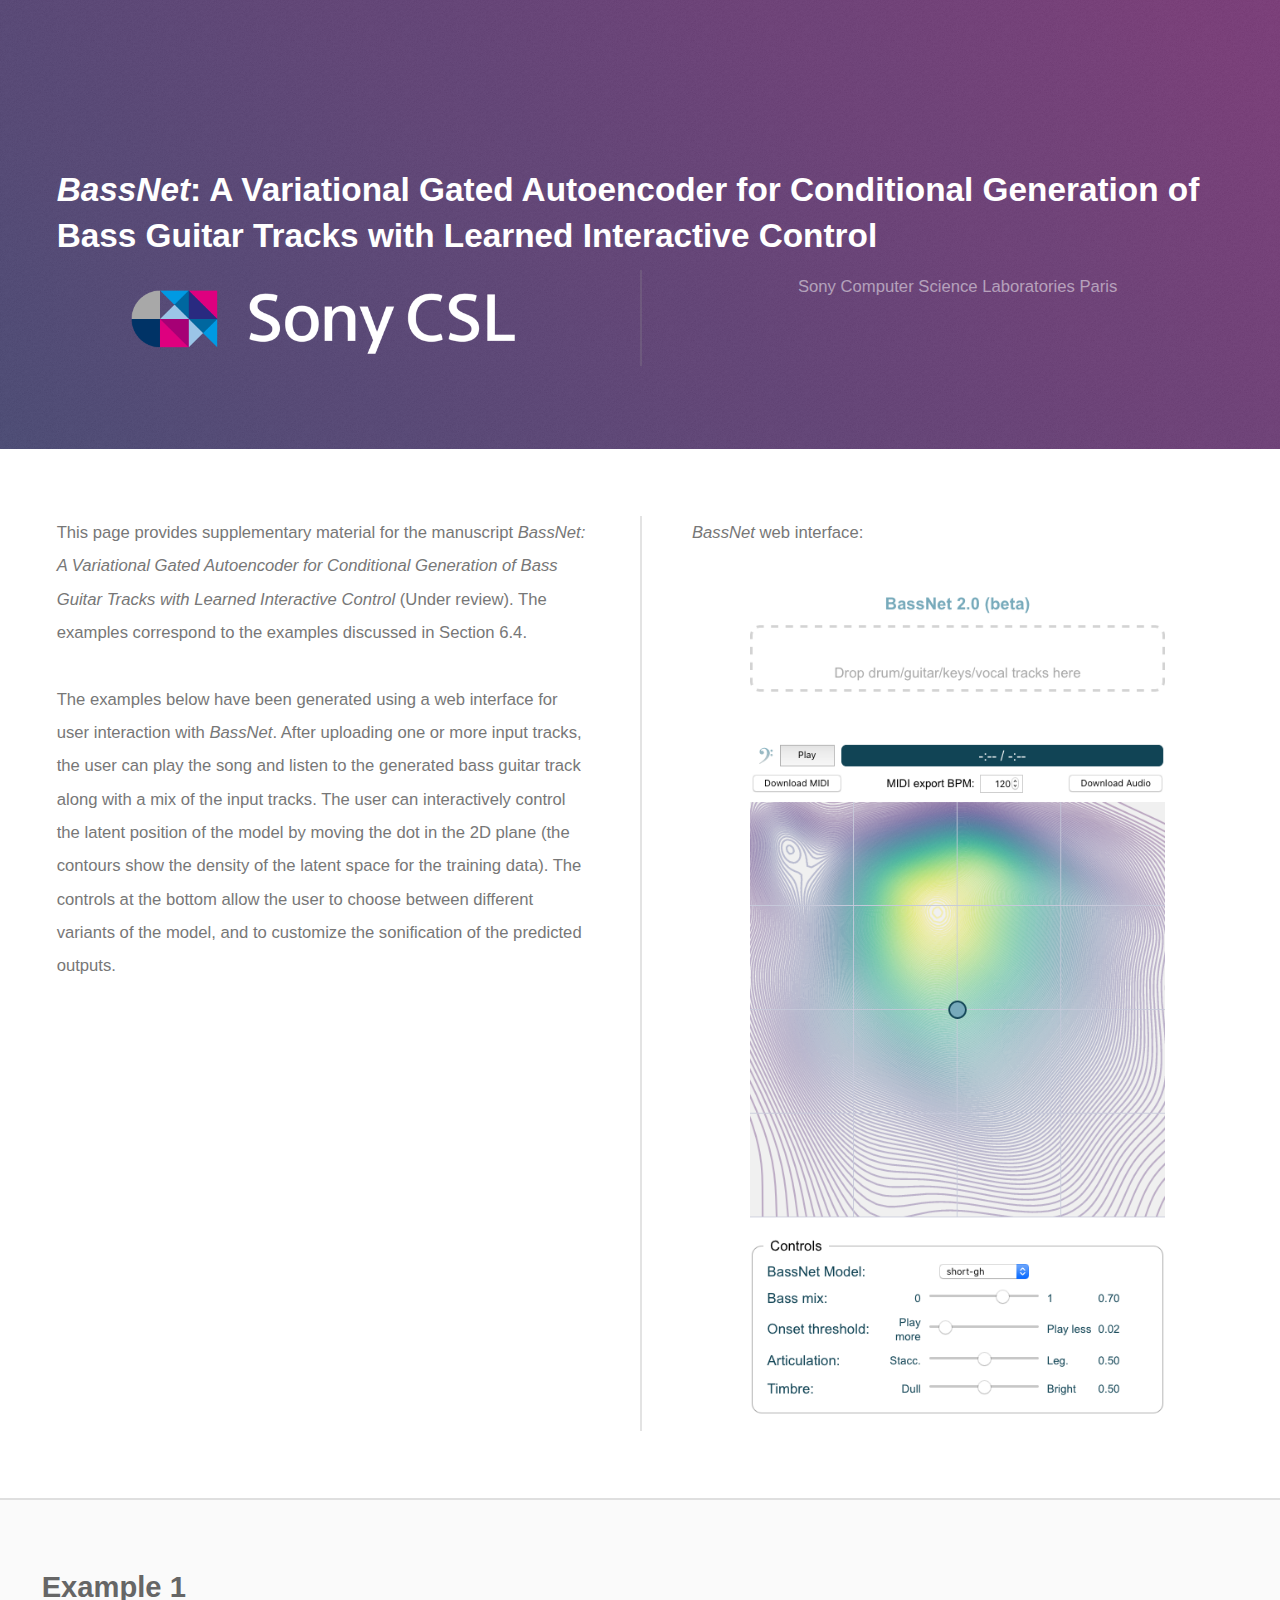
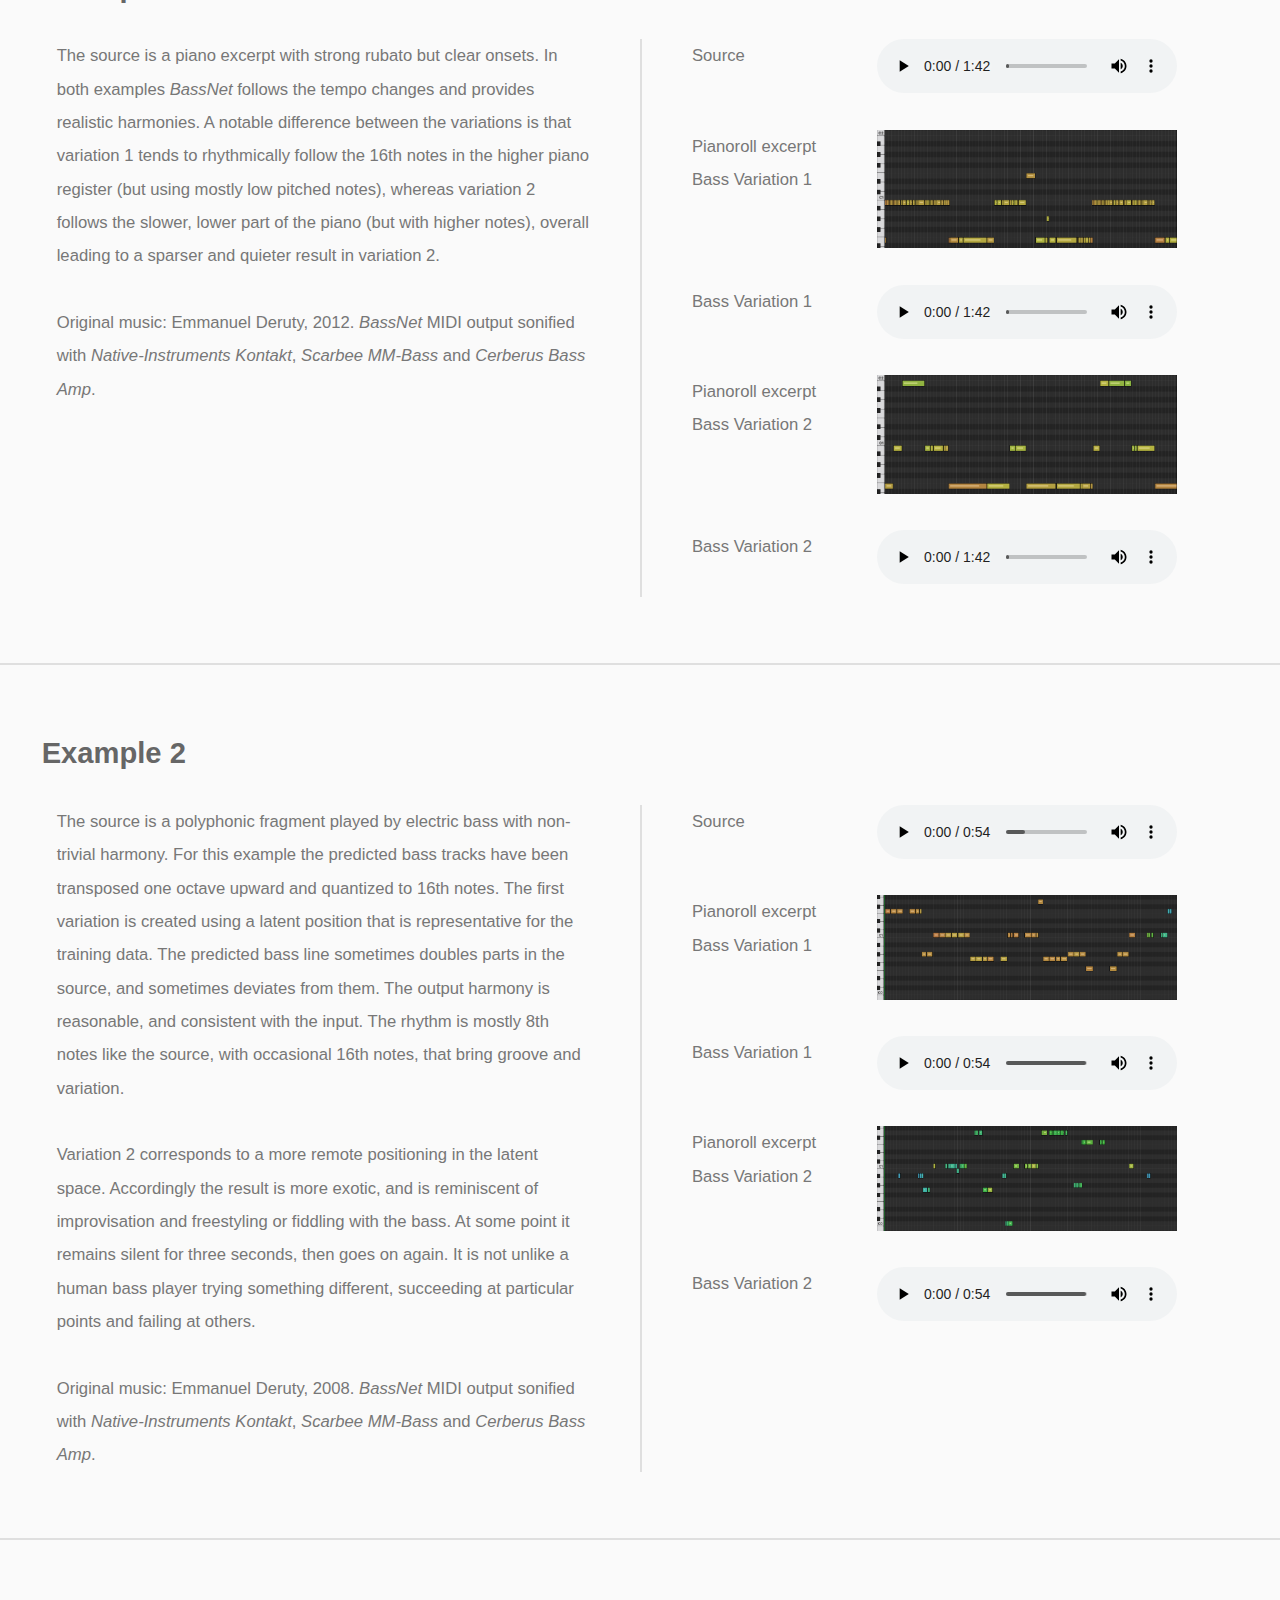
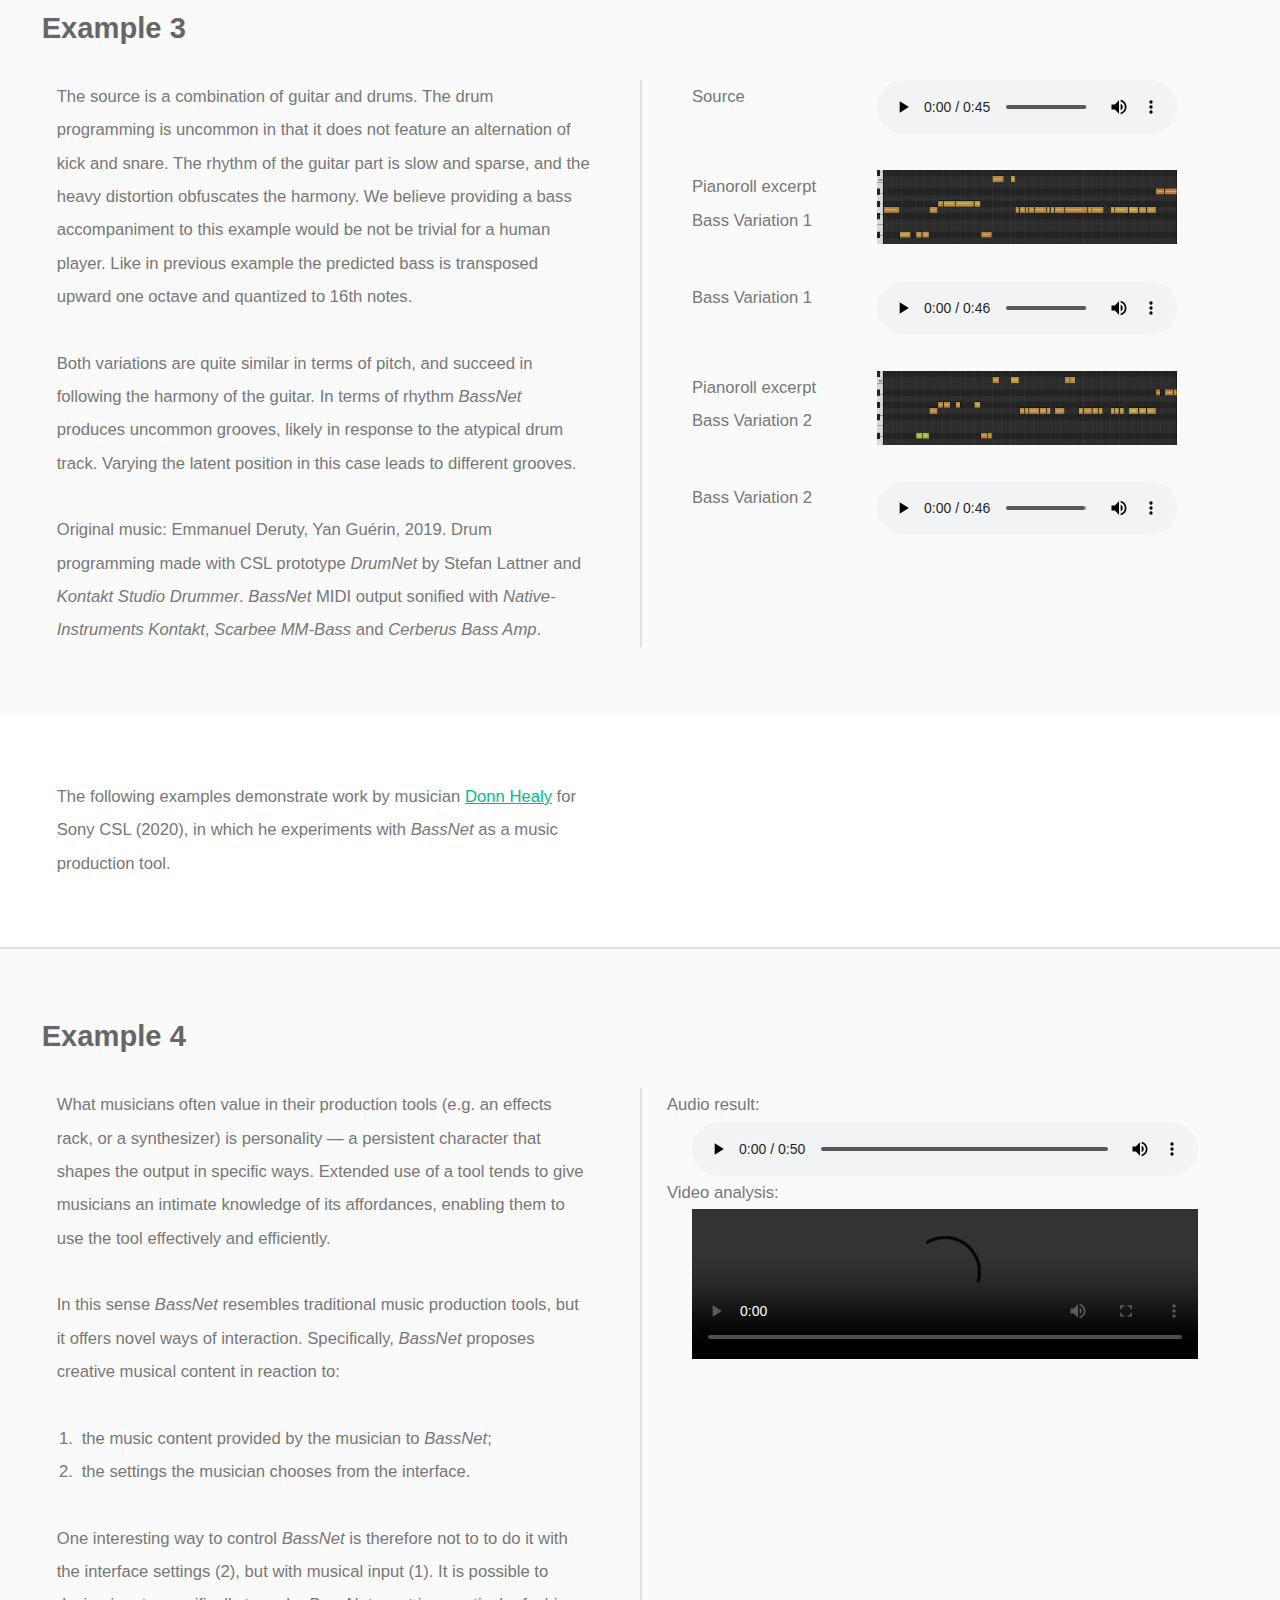
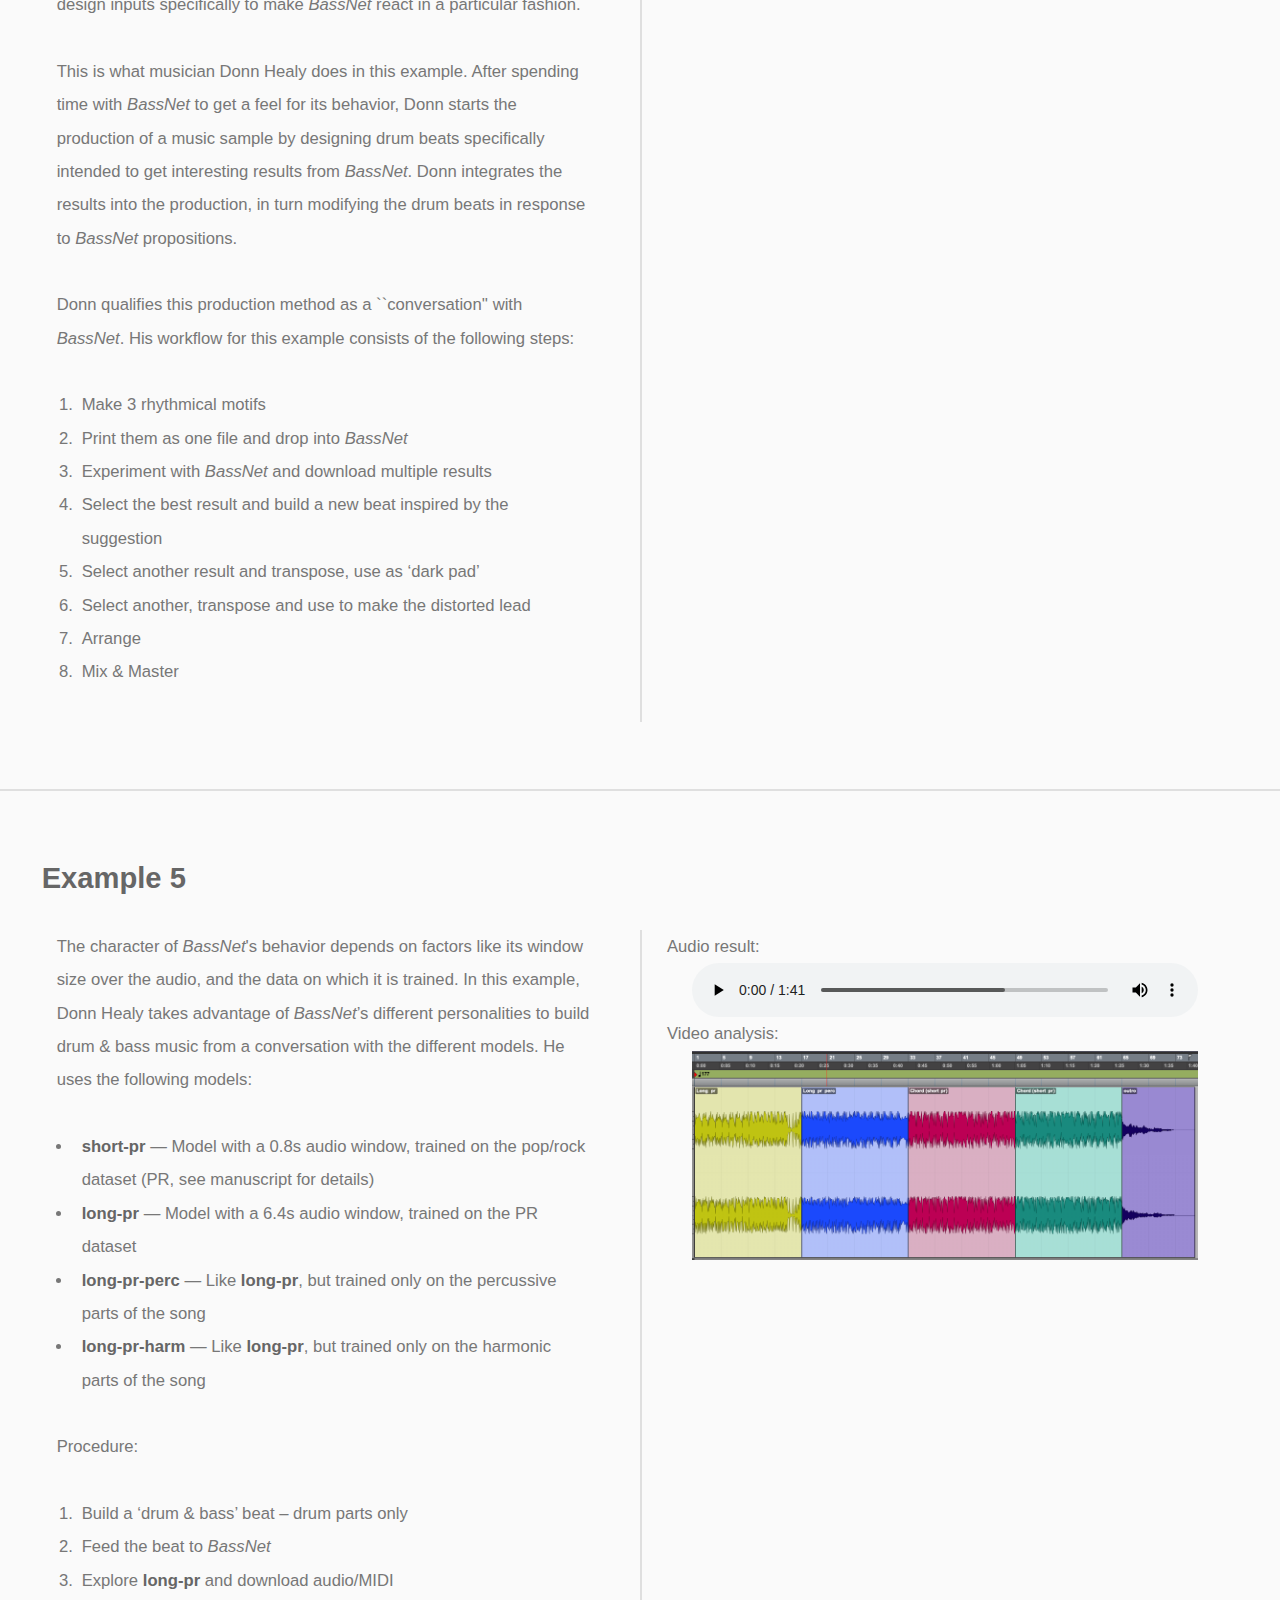
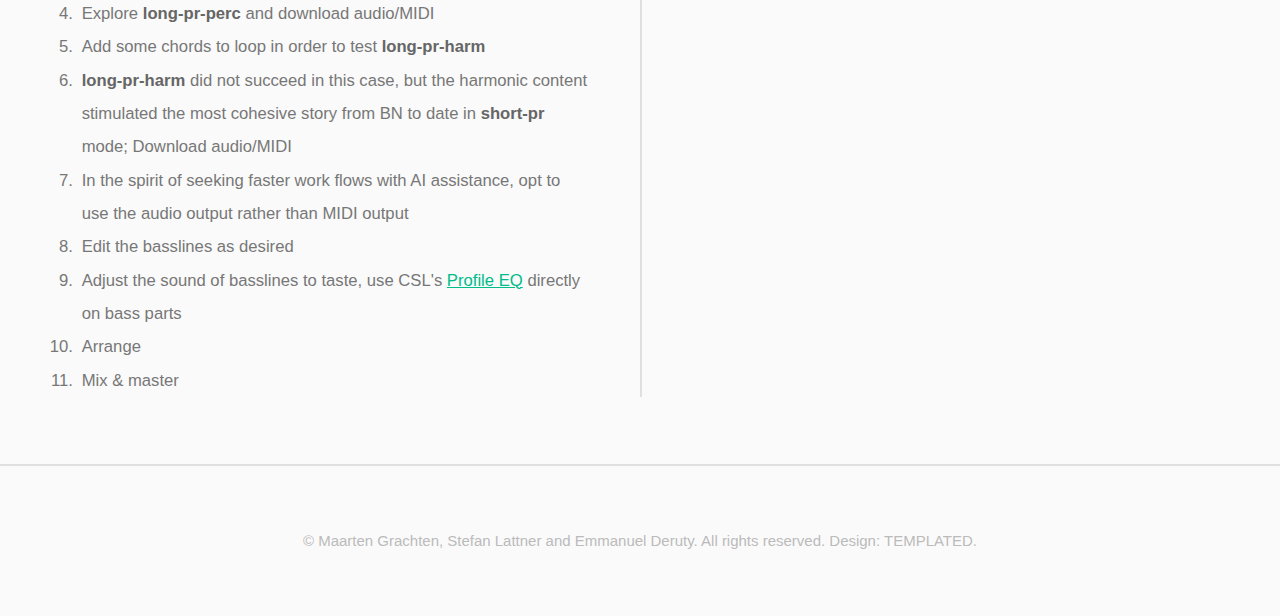
==== commit 11868ae0: "update" ====
--- a/bassnet/index.html
+++ b/bassnet/index.html
@@ -34,22 +34,36 @@
     </section>
 
 
-    <section id="ex1" class="wrapper">
-      <div class="inner split">
-	<section>
-	  <p>This page provides supplementary material for the manuscript <i>BassNet: A Variational Gated Autoencoder for Conditional Generation of Bass Guitar Tracks with Learned Interactive Control</i>. The examples correspond to the examples discussed in Section 6.4.
-	  </p>
+    <section id="intro" class="wrapper">
+      <div class="inner split">
+	<section>
+	  <p>This page provides supplementary material for the manuscript <i>BassNet: A Variational Gated Autoencoder for Conditional Generation of Bass Guitar Tracks with Learned Interactive Control</i> (Under review). The examples correspond to the examples discussed in Section 6.4.
+	  </p>
+	  <p>The examples below have been generated using a web interface for user interaction with <i>BassNet</i>. After uploading one or more input tracks, the user can play the song and listen to the generated bass guitar track along with a mix of the input tracks. The user can interactively control the latent position of the model by moving the dot in the 2D plane (the contours show the density of the latent space for the training data).
+	    The controls at the bottom allow the user to choose between different variants of the model, and to customize the sonification of the predicted outputs.
+	  </p>
+	</section>
+	<section>
+	  <div class="row 12u$(xsmall)">
+	    <p><i>BassNet</i> web interface:</p>
+	  </div>
+	  <div class="row 12u$(xsmall)">
+	    <img class="full-width" src="images/bn2_screenshot.png"/>
+	  </div>
 	</section>
       </div>
     </section>
 
     <!-- One -->
-    <section id="ex1" class="wrapper">
+    <section id="ex1" class="wrapper style2 alt">
       <h2>Example 1</h2>
       <div class="inner split">
 	<section>
-	  <p>The source is a piano excerpt with strong rubato but clear onsets.  In both examples BassNet follows the tempo changes and provides realistic harmonies.  A notable difference between the variations is that variation 1 tends to rhythmically follow the 16th notes in the higher piano register (but using mostly low pitched notes), whereas variation 2 follows the slower, lower part of the piano (but with higher notes), overall leading to a sparser and quieter result in variation 2.
-	  </p>
+	  <p>The source is a piano excerpt with strong rubato but clear onsets.  In both examples <i>BassNet</i> follows the tempo changes and provides realistic harmonies.  A notable difference between the variations is that variation 1 tends to rhythmically follow the 16th notes in the higher piano register (but using mostly low pitched notes), whereas variation 2 follows the slower, lower part of the piano (but with higher notes), overall leading to a sparser and quieter result in variation 2.
+	  </p>
+	  <p>
+	    Original music: Emmanuel Deruty, 2012. <i>BassNet</i> MIDI output sonified with <i>Native-Instruments Kontakt</i>, <i>Scarbee MM-Bass</i> and <i>Cerberus Bass Amp</i>. 
+	  </p>	    
 	</section>
 
 	<section>
@@ -65,7 +79,7 @@
 	      Pianoroll excerpt Bass Variation 1
 	    </div>
 	    <div class="7u$ 12u$(xsmall) ">
-	      <img class='pianoroll' src="images/ex1/var1.png">
+	      <img class='full-width' src="assets/ex1/var1.png">
 	    </div>
 	    
 	    <div class="4u 12u$(xsmall)">
@@ -79,7 +93,7 @@
 	      Pianoroll excerpt Bass Variation 2
 	    </div>
 	    <div class="7u$ 12u$(xsmall) ">
-	      <img class='pianoroll' src="images/ex1/var2.png">
+	      <img class='full-width' src="assets/ex1/var2.png">
 	    </div>
 
 	    <div class="4u 12u$(xsmall)">
@@ -109,6 +123,9 @@
 	    At some point it remains silent for three seconds, then goes on again.
 	    It is not unlike a human bass player trying something different, succeeding at particular points and failing at others.
 	  </p>
+	  <p>
+	    Original music: Emmanuel Deruty, 2008. <i>BassNet</i> MIDI output sonified with <i>Native-Instruments Kontakt</i>, <i>Scarbee MM-Bass</i> and <i>Cerberus Bass Amp</i>. 
+	  </p>	    
 	</section>
 
 	<section>
@@ -124,7 +141,7 @@
 	      Pianoroll excerpt Bass Variation 1
 	    </div>
 	    <div class="7u$ 12u$(xsmall) ">
-	      <img class='pianoroll' src="images/ex2/var1.png">
+	      <img class='full-width' src="assets/ex2/var1.png">
 	    </div>
 	    
 	    <div class="4u 12u$(xsmall)">
@@ -138,7 +155,7 @@
 	      Pianoroll excerpt Bass Variation 2
 	    </div>
 	    <div class="7u$ 12u$(xsmall) ">
-	      <img class='pianoroll' src="images/ex2/var2.png">
+	      <img class='full-width' src="assets/ex2/var2.png">
 	    </div>
 
 	    <div class="4u 12u$(xsmall)">
@@ -163,9 +180,15 @@
 	    Like in previous example the predicted bass is transposed upward one octave and quantized to 16th notes.
 	  </p>
 	  <p>Both variations are quite similar in terms of pitch, and succeed in following the harmony of the guitar.
-	    In terms of rhythm BassNet produces uncommon grooves, likely in response to the atypical drum track.
+	    In terms of rhythm <i>BassNet</i> produces uncommon grooves, likely in response to the atypical drum track.
 	    Varying the latent position in this case leads to different grooves.
 	  </p>
+	  <p>
+	    Original music: Emmanuel Deruty, Yan Guérin, 2019.
+	    Drum programming made with CSL prototype <i>DrumNet</i> by Stefan Lattner and <i>Kontakt Studio Drummer</i>.
+	    <i>BassNet</i> MIDI output sonified with <i>Native-Instruments Kontakt</i>, <i>Scarbee MM-Bass</i> and <i>Cerberus Bass Amp</i>. 
+	  </p>	    
+
 	</section>
 	<section>
 	  <div class="row uniform">
@@ -180,7 +203,7 @@
 	      Pianoroll excerpt Bass Variation 1
 	    </div>
 	    <div class="7u$ 12u$(xsmall) ">
-	      <img class='pianoroll' src="images/ex3/var1.png">
+	      <img class='full-width' src="assets/ex3/var1.png">
 	    </div>
 	    
 	    <div class="4u 12u$(xsmall)">
@@ -194,7 +217,7 @@
 	      Pianoroll excerpt Bass Variation 2
 	    </div>
 	    <div class="7u$ 12u$(xsmall) ">
-	      <img class='pianoroll' src="images/ex3/var2.png">
+	      <img class='full-width' src="assets/ex3/var2.png">
 	    </div>
 
 	    <div class="4u 12u$(xsmall)">
@@ -208,6 +231,122 @@
       </div>
     </section>
 
+
+    <section class="wrapper">
+      <div class="inner split">
+	<section>
+	  <p>The following examples demonstrate work by musician <a href="https://www.facebook.com/sirianmusic/">Donn Healy</a> for Sony CSL (2020), in which he experiments with <i>BassNet</i> as a music production tool.
+	  </p>
+	</section>
+      </div>
+    </section>
+
+    <section class="wrapper style2 alt">
+      <h2>Example 4</h2>
+      <div class="inner split">
+	<section>
+	  <p>What musicians often value in their production tools (e.g. an effects rack, or a synthesizer) is personality &mdash; a persistent character that shapes the output in specific ways. Extended use of a tool tends to give musicians an intimate knowledge of its affordances, enabling them to use the tool effectively and efficiently.</p>
+
+	  <p>In this sense <i>BassNet</i> resembles traditional music production tools, but it offers novel ways of interaction. Specifically, <i>BassNet</i> proposes creative musical content in reaction to:
+	  </p>
+	    <ol>
+	      <li> the music content provided by the musician to <i>BassNet</i>;
+	      <li> the settings the musician chooses from the interface.
+	    </ol>
+	  <p>One interesting way to control <i>BassNet</i> is therefore not to to do it with the interface settings (2), but with musical input (1). It is possible to design inputs specifically to make <i>BassNet</i> react in a particular fashion.
+</p>
+<p>	  
+This is what musician Donn Healy does in this example. After spending time with <i>BassNet</i> to get a feel for its behavior, Donn starts the production of a music sample by designing drum beats specifically intended to get interesting results from <i>BassNet</i>. Donn integrates the results into the production, in turn modifying the drum beats in response to <i>BassNet</i> propositions.
+</p>
+
+<p>Donn qualifies this production method as a ``conversation'' with <i>BassNet</i>. His workflow for this example consists of the following steps:
+<ol>
+<li> Make 3 rhythmical motifs
+<li> Print them as one file and drop into <i>BassNet</i>
+<li> Experiment with <i>BassNet</i> and download multiple results
+<li> Select the best result and build a new beat inspired by the suggestion
+<li> Select another result and transpose, use as ‘dark pad’
+<li> Select another, transpose and use to make the distorted lead
+<li> Arrange
+<li> Mix & Master
+</ol>
+</p>
+	</section>
+	<section>
+	  <div class="row 4u 12u$(xsmall)">
+	    Audio result:
+	  </div>
+	  <div class="row 12u$ 12u$(xsmall)">
+	    <audio controls><source src="assets/ex4/Donn_Healy_BassNet_Sample_7_result.mp3" type="audio/mpeg"/> Your browser does not support the audio element.</audio>
+	  </div>
+	  <div class="row 4u 12u$(xsmall)">
+	    Video analysis:
+	  </div>
+	  <div class="row 12u$ 12u$(xsmall)">
+	    <video class='full-width' controls>
+	      <source src="assets/ex4/Donn_Healy_BassNet_Sample_7_analysis.webm" type="video/webm"/>
+	      <source src="assets/ex4/Donn_Healy_BassNet_Sample_7_analysis.mp4" type="video/mp4"/> Your browser does not support the video element.
+	    </video>
+	  </div>
+	</section>
+      </div>
+    </section>
+
+
+
+    <section class="wrapper style2 alt">
+      <h2>Example 5</h2>
+      <div class="inner split">
+	<section>
+	  <p>The character of <i>BassNet</i>'s behavior depends on factors like its window size over the audio, and the data on which it is trained.
+	    In this example, Donn Healy takes advantage of <i>BassNet</i>’s different personalities to build drum & bass music from a conversation with the different models.
+	    He uses the following models:
+	    <!-- <dl> -->
+	    <!--   <dt>short-pr</dt><dd>Model with a 0.8s audio window, trained on the pop/rock dataset (PR, see manuscript for details)</dd> -->
+	    <!--   <dt>long-pr</dt><dd>Model with a 6.4s audio window, trained on the PR dataset</dd> -->
+	    <!--   <dt>long-pr-perc</dt><dd>Like <b>long-pr</b>, but trained only on the percussive parts of the song</dd> -->
+	    <!--   <dt>long-pr-harm</dt><dd>Like <b>long-pr</b>, but trained only on the harmonic parts of the song</dd> -->
+	    <!-- </dl> -->
+	    <ul>
+	      <li><b>short-pr</b> &mdash; Model with a 0.8s audio window, trained on the pop/rock dataset (PR, see manuscript for details)
+	      <li><b>long-pr</b> &mdash; Model with a 6.4s audio window, trained on the PR dataset
+	      <li><b>long-pr-perc</b> &mdash; Like <b>long-pr</b>, but trained only on the percussive parts of the song
+	      <li><b>long-pr-harm</b> &mdash; Like <b>long-pr</b>, but trained only on the harmonic parts of the song</dd>
+	    </ul>
+	  </p>
+
+<p>Procedure:</p>
+<ol>
+<li> Build a ‘drum & bass’ beat – drum parts only
+<li> Feed the beat to <i>BassNet</i>
+<li> Explore <b>long-pr</b> and download audio/MIDI
+<li> Explore <b>long-pr-perc</b> and download audio/MIDI
+<li> Add some chords to loop in order to test <b>long-pr-harm</b>
+<li> <b>long-pr-harm</b> did not succeed in this case, but the harmonic content stimulated the most cohesive story from BN to date in <b>short-pr</b> mode; Download audio/MIDI
+<li> In the spirit of seeking faster work flows with AI assistance, opt to use the audio output rather than MIDI output
+<li> Edit the basslines as desired
+<li> Adjust the sound of basslines to taste, use CSL's <a href="https://csl.sony.fr/profile-eq-and-resonance-eq-real-time-audio-equalizers-with-deep-learning/">Profile EQ</a> directly on bass parts
+<li> Arrange
+<li> Mix & master
+</ol>
+
+	</section>
+	<section>
+	  <div class="row 4u 12u$(xsmall)">
+	    Audio result:
+	  </div>
+	  <div class="row 12u$ 12u$(xsmall)">
+	    <audio controls><source src="assets/ex5/Donn_Healy_BassNet_Sample_12_result.mp3" type="audio/mpeg"/> Your browser does not support the audio element.</audio>
+	  </div>
+	  <div class="row 4u 12u$(xsmall)">
+	    Video analysis:
+	  </div>
+	  <div class="row 12u$ 12u$(xsmall)">
+	    <img class='full-width' src="assets/ex5/Donn_Healy_BassNet_Sample_12_structure.png"/>
+	  </div>
+	</section>
+      </div>
+    </section>
 
 
     <!-- Footer -->
--- a/bassnet/assets/css/extra.css
+++ b/bassnet/assets/css/extra.css
@@ -5,7 +5,7 @@
     max-width: 30vw;
 }
 
-img.pianoroll {
+.full-width {
     width: 100%;
     height: auto;
 }
@@ -35,3 +35,20 @@
 
 }
 
+/* dl { */
+/*     padding: 0.5em; */
+/* } */
+dt {
+    float: left;
+    clear: left;
+    /* width: 100px; */
+    padding: 0px;
+    padding-right: .5em;
+    margin: -2px;
+    /* border: 1px solid black; */
+    text-align: right;
+    font-weight: bold;
+}
+/* dt::after { */
+/*     content: ":"; */
+/* } */
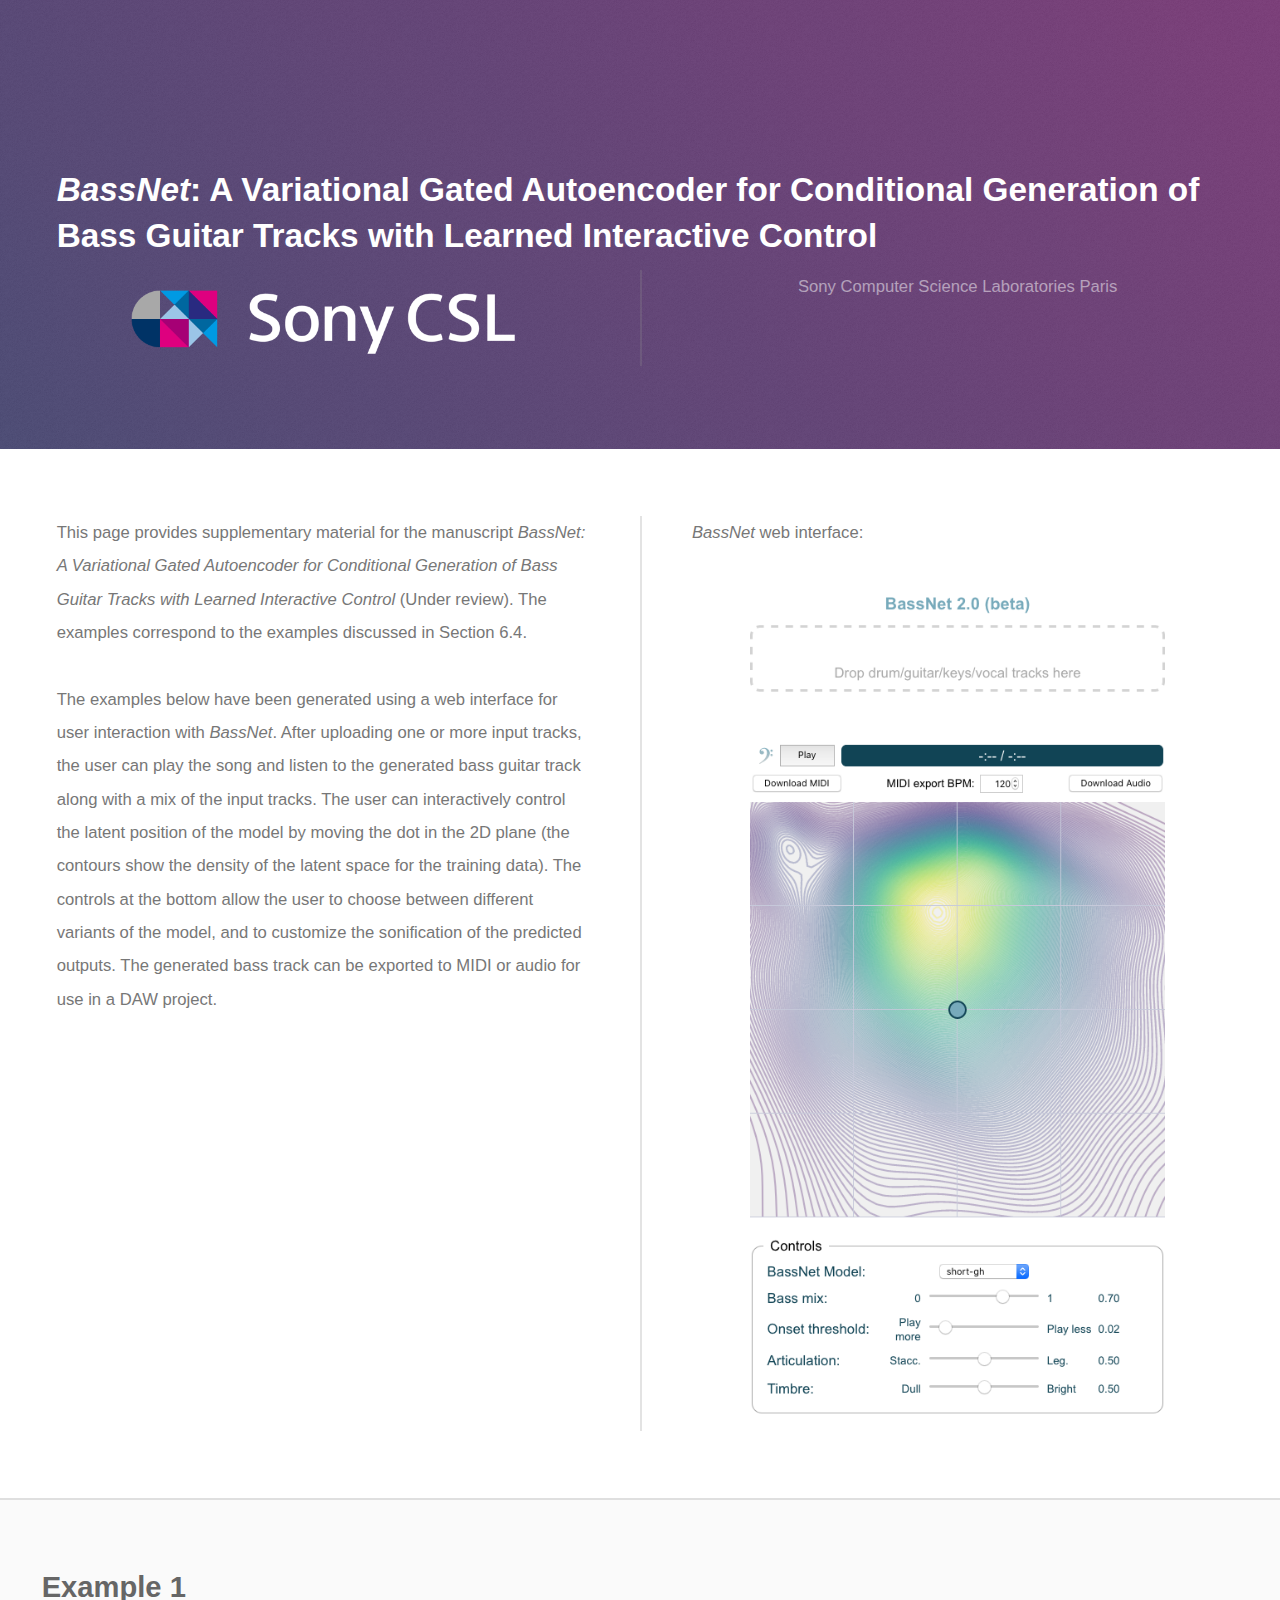
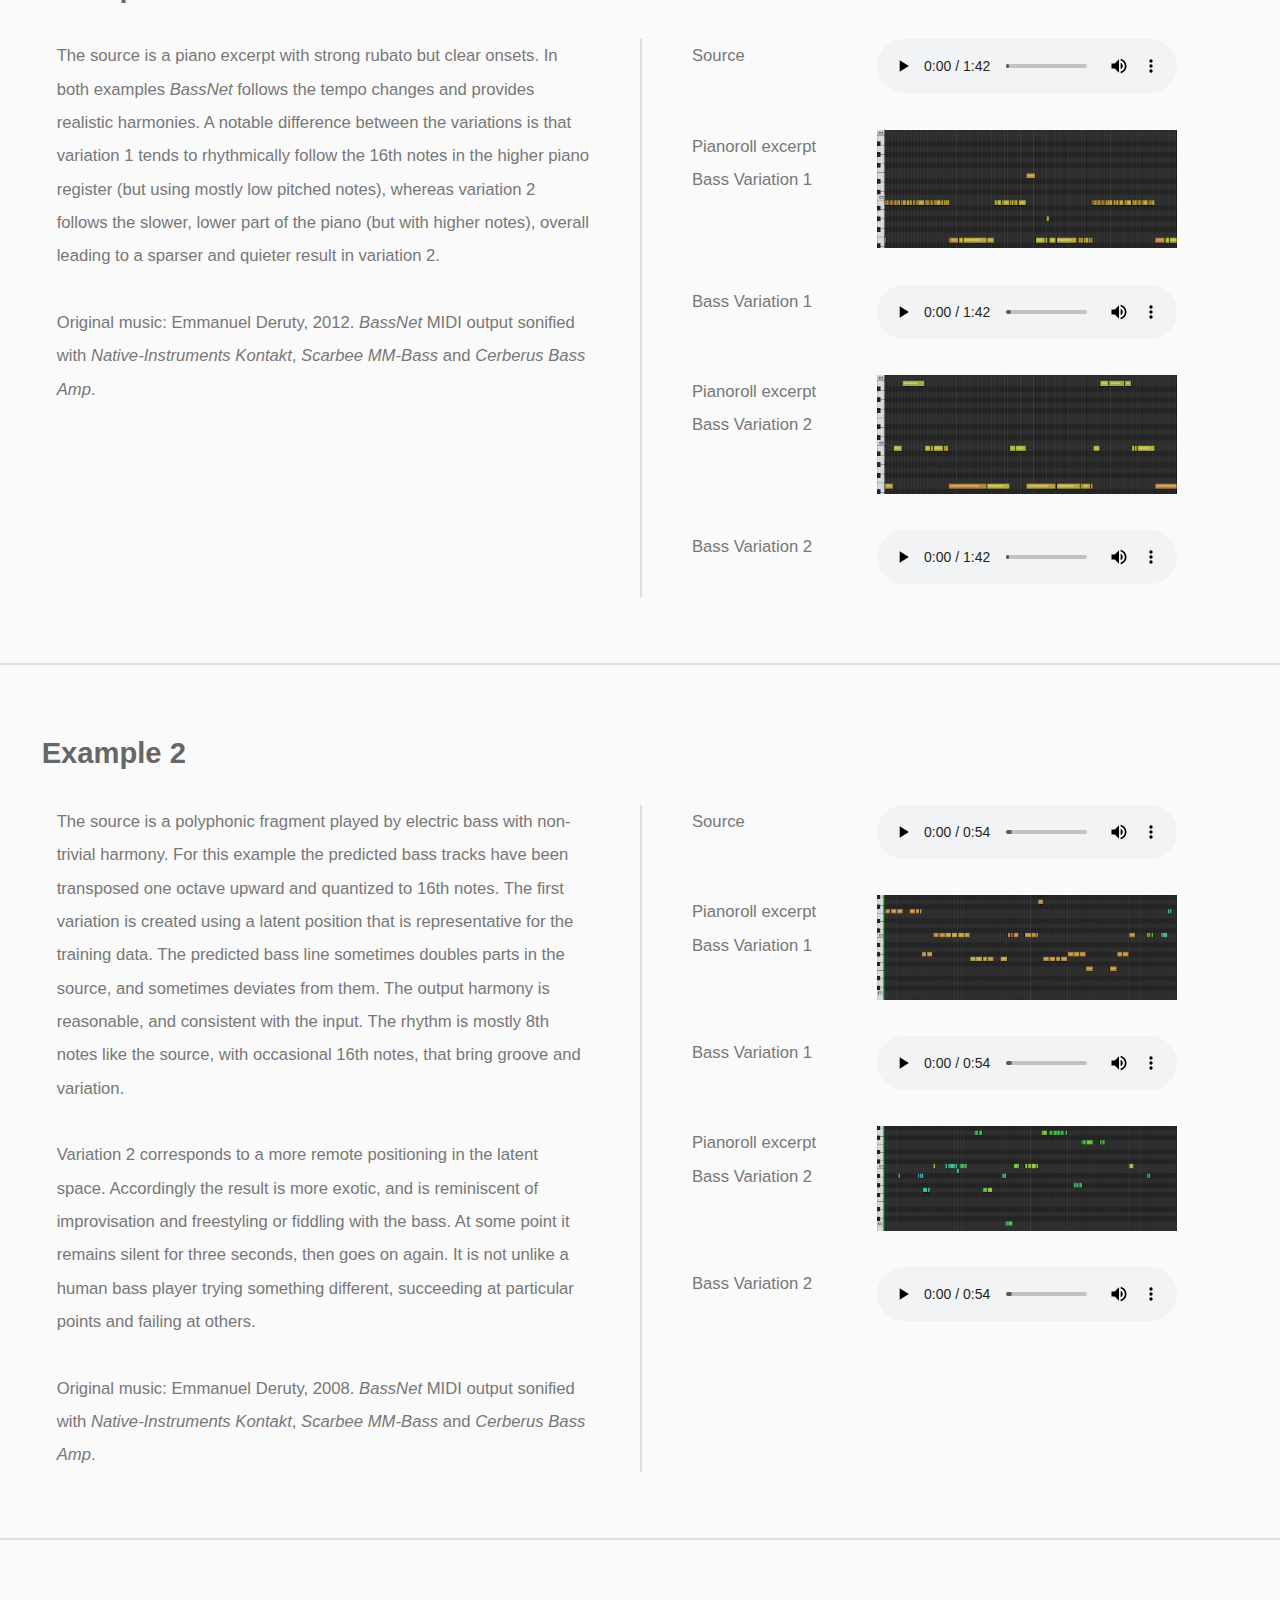
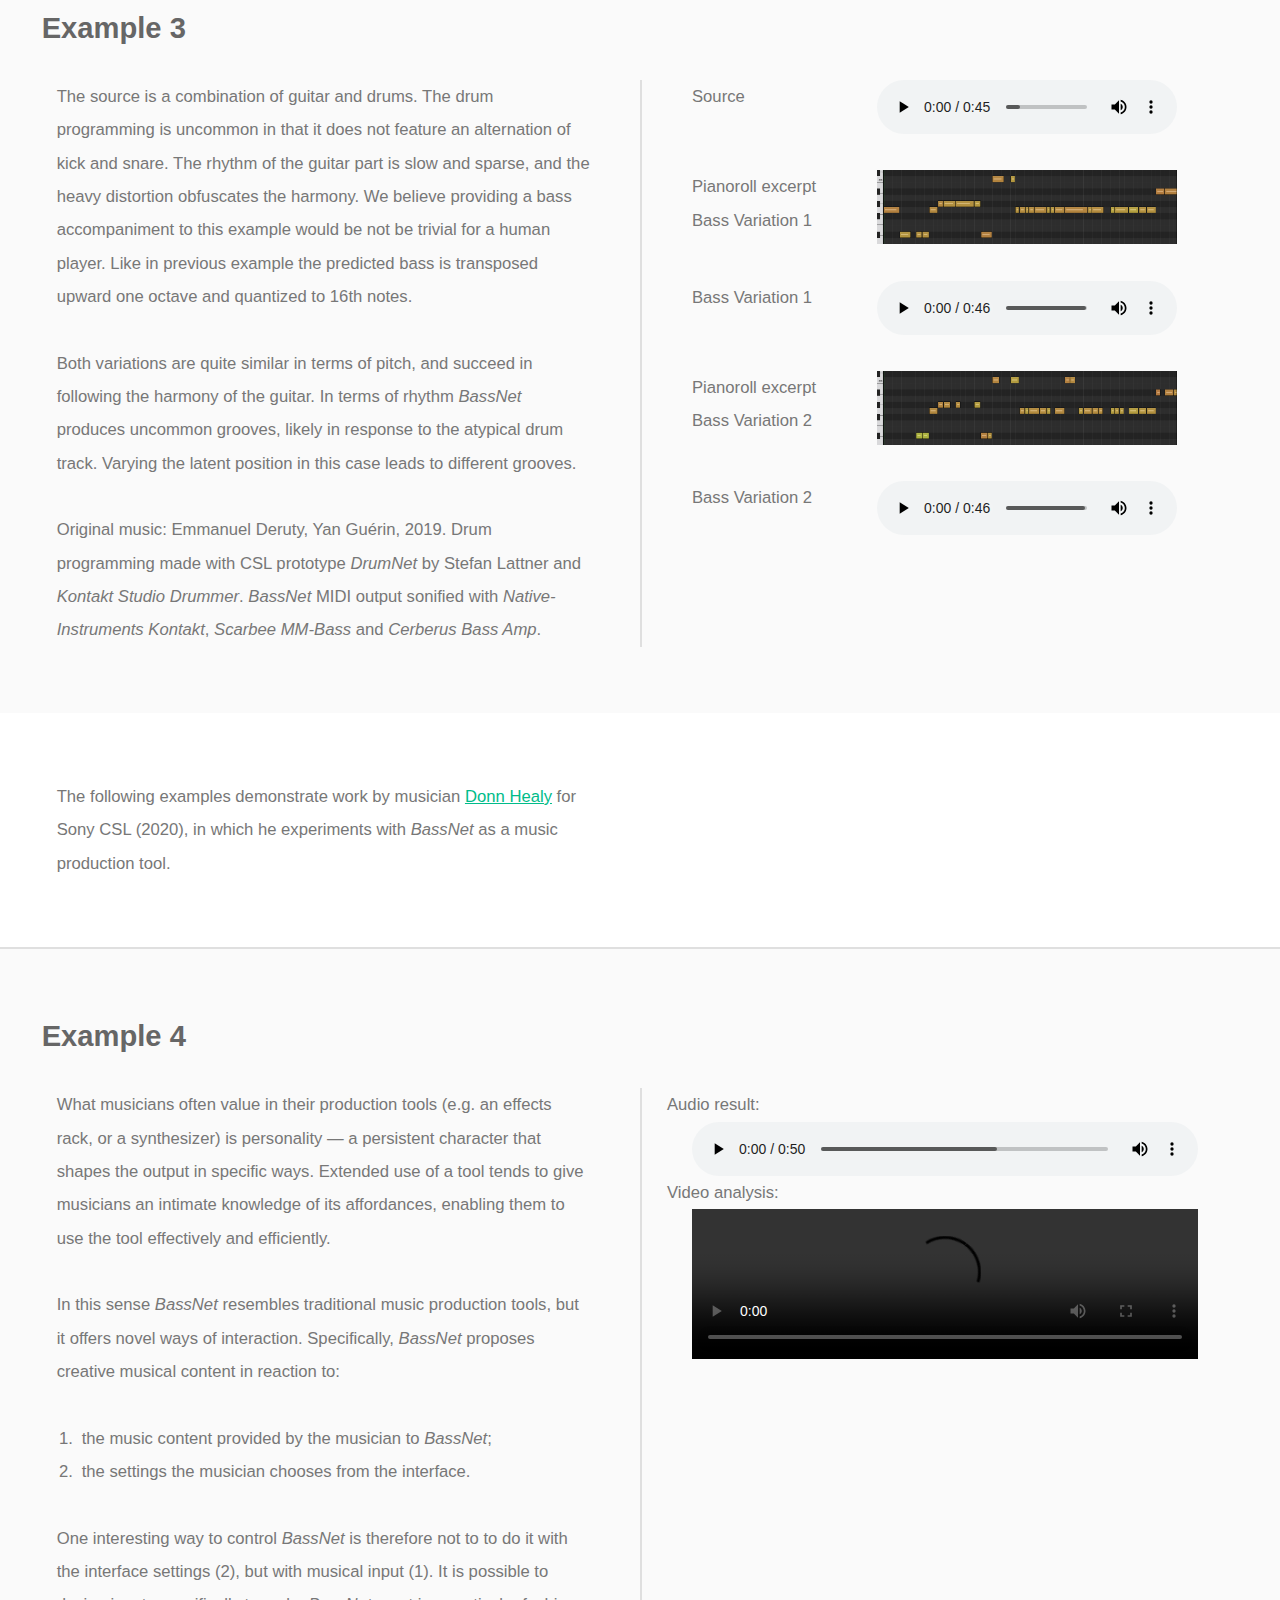
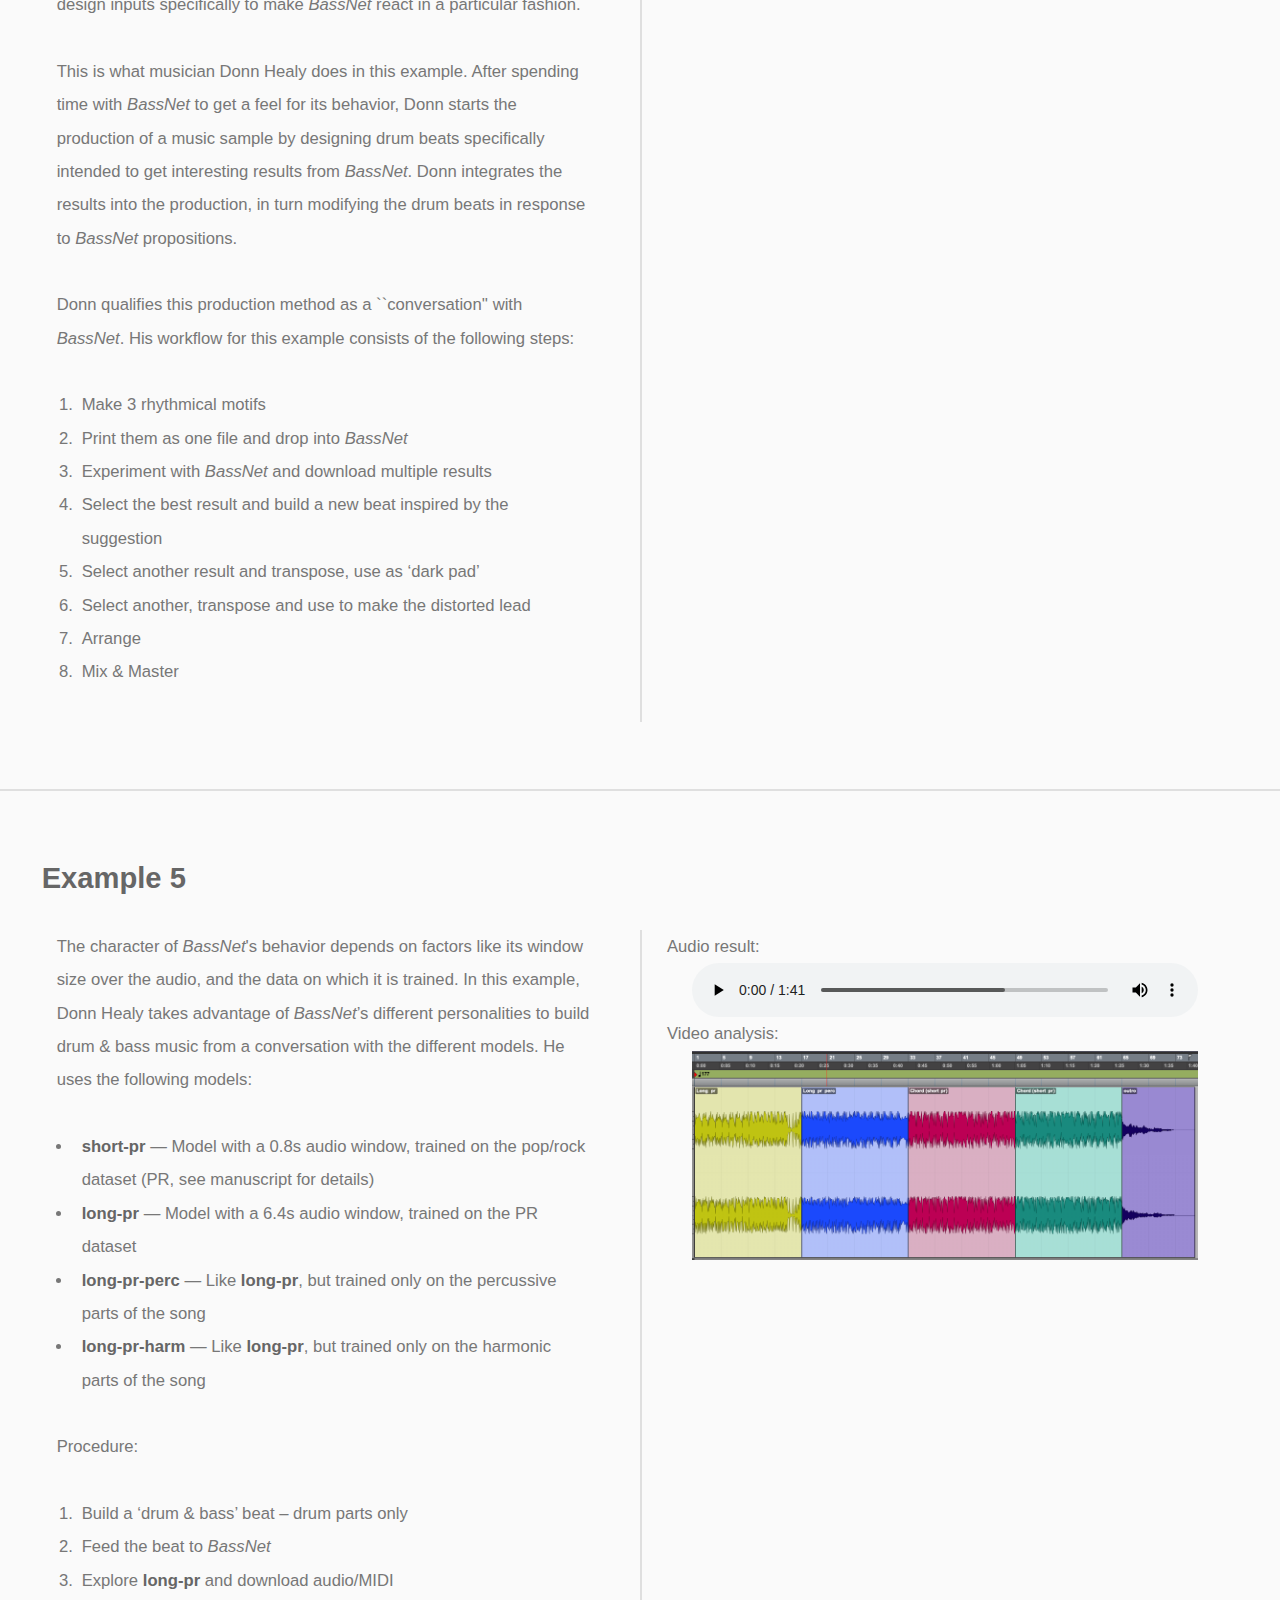
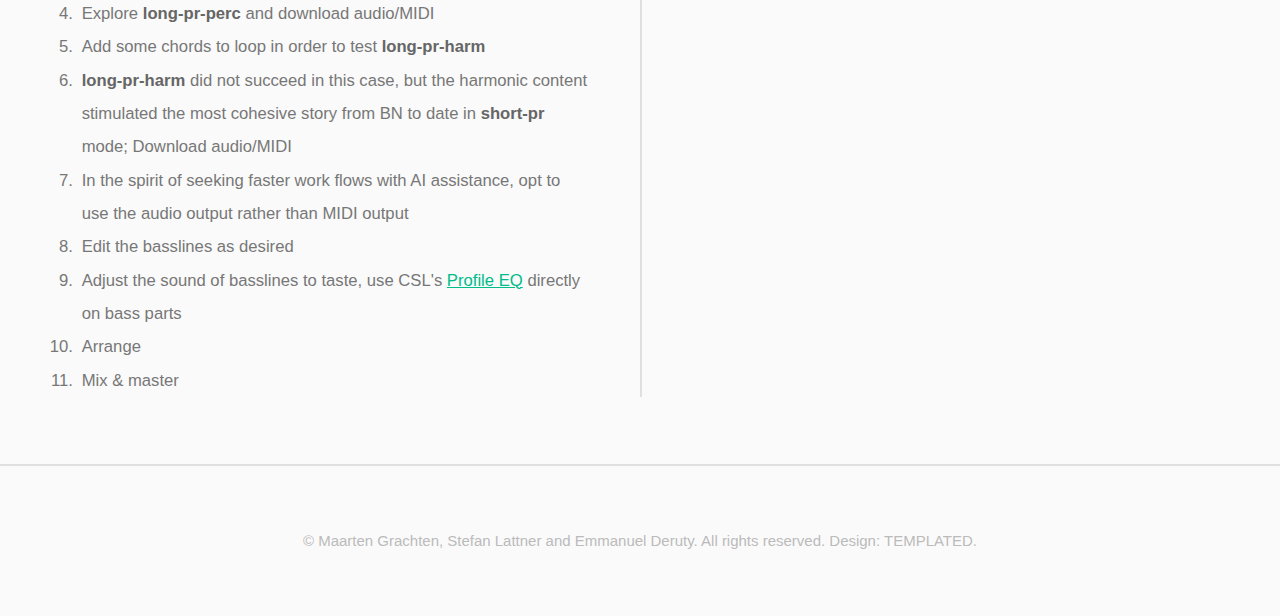
==== commit bcf31142: "minor" ====
--- a/bassnet/index.html
+++ b/bassnet/index.html
@@ -41,6 +41,7 @@
 	  </p>
 	  <p>The examples below have been generated using a web interface for user interaction with <i>BassNet</i>. After uploading one or more input tracks, the user can play the song and listen to the generated bass guitar track along with a mix of the input tracks. The user can interactively control the latent position of the model by moving the dot in the 2D plane (the contours show the density of the latent space for the training data).
 	    The controls at the bottom allow the user to choose between different variants of the model, and to customize the sonification of the predicted outputs.
+	    The generated bass track can be exported to MIDI or audio for use in a DAW project.
 	  </p>
 	</section>
 	<section>
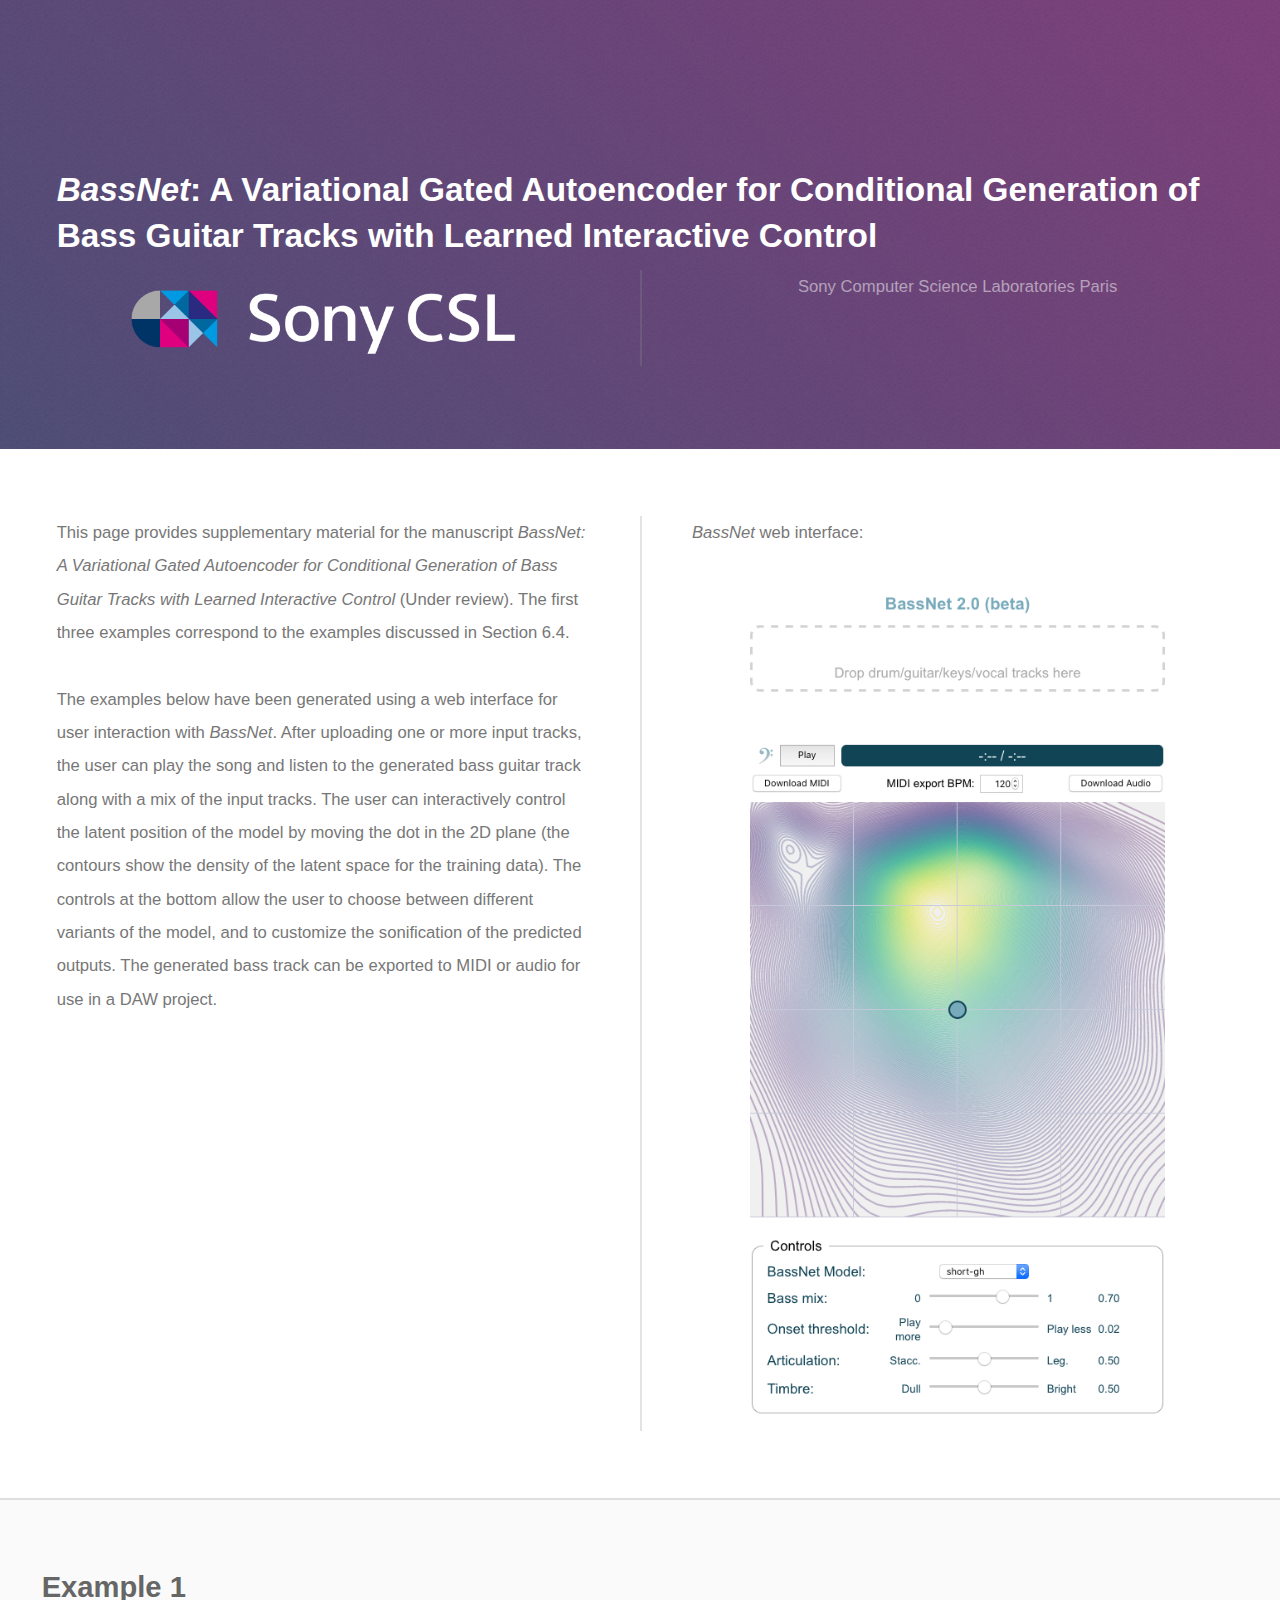
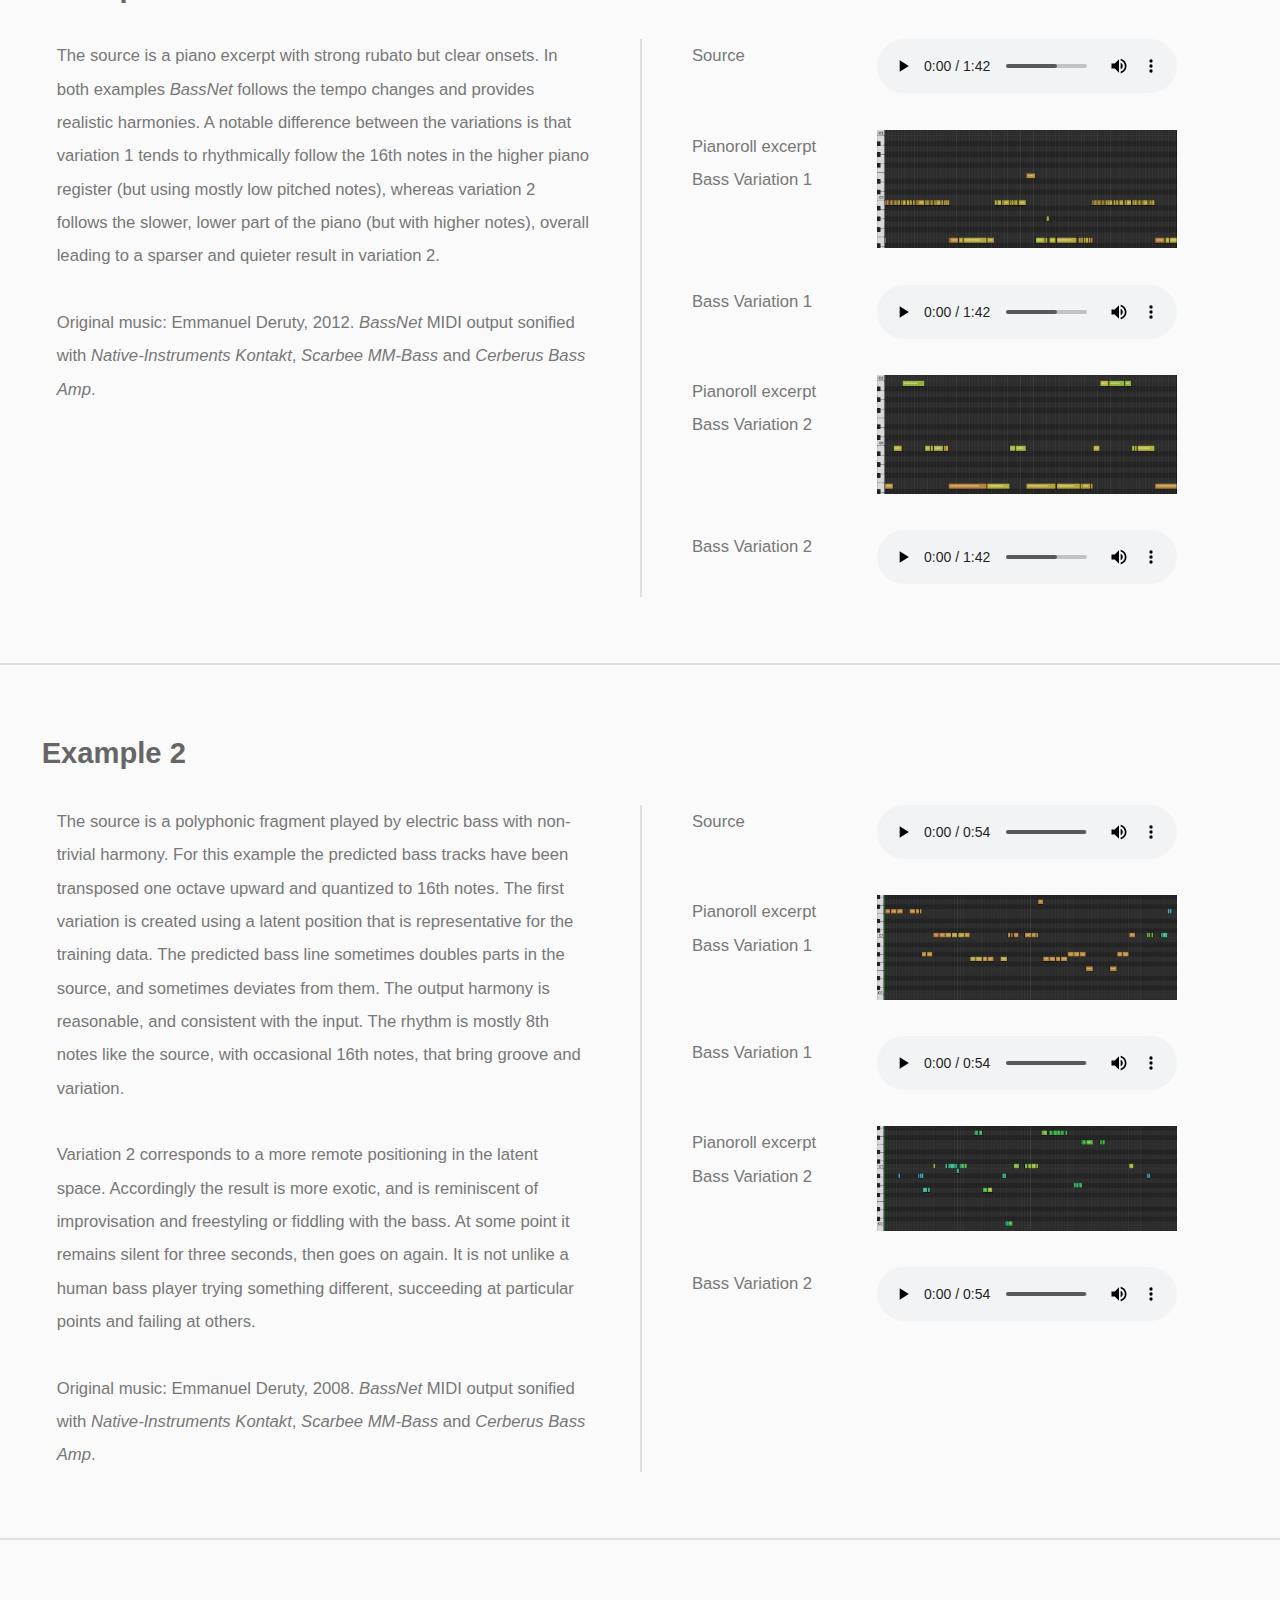
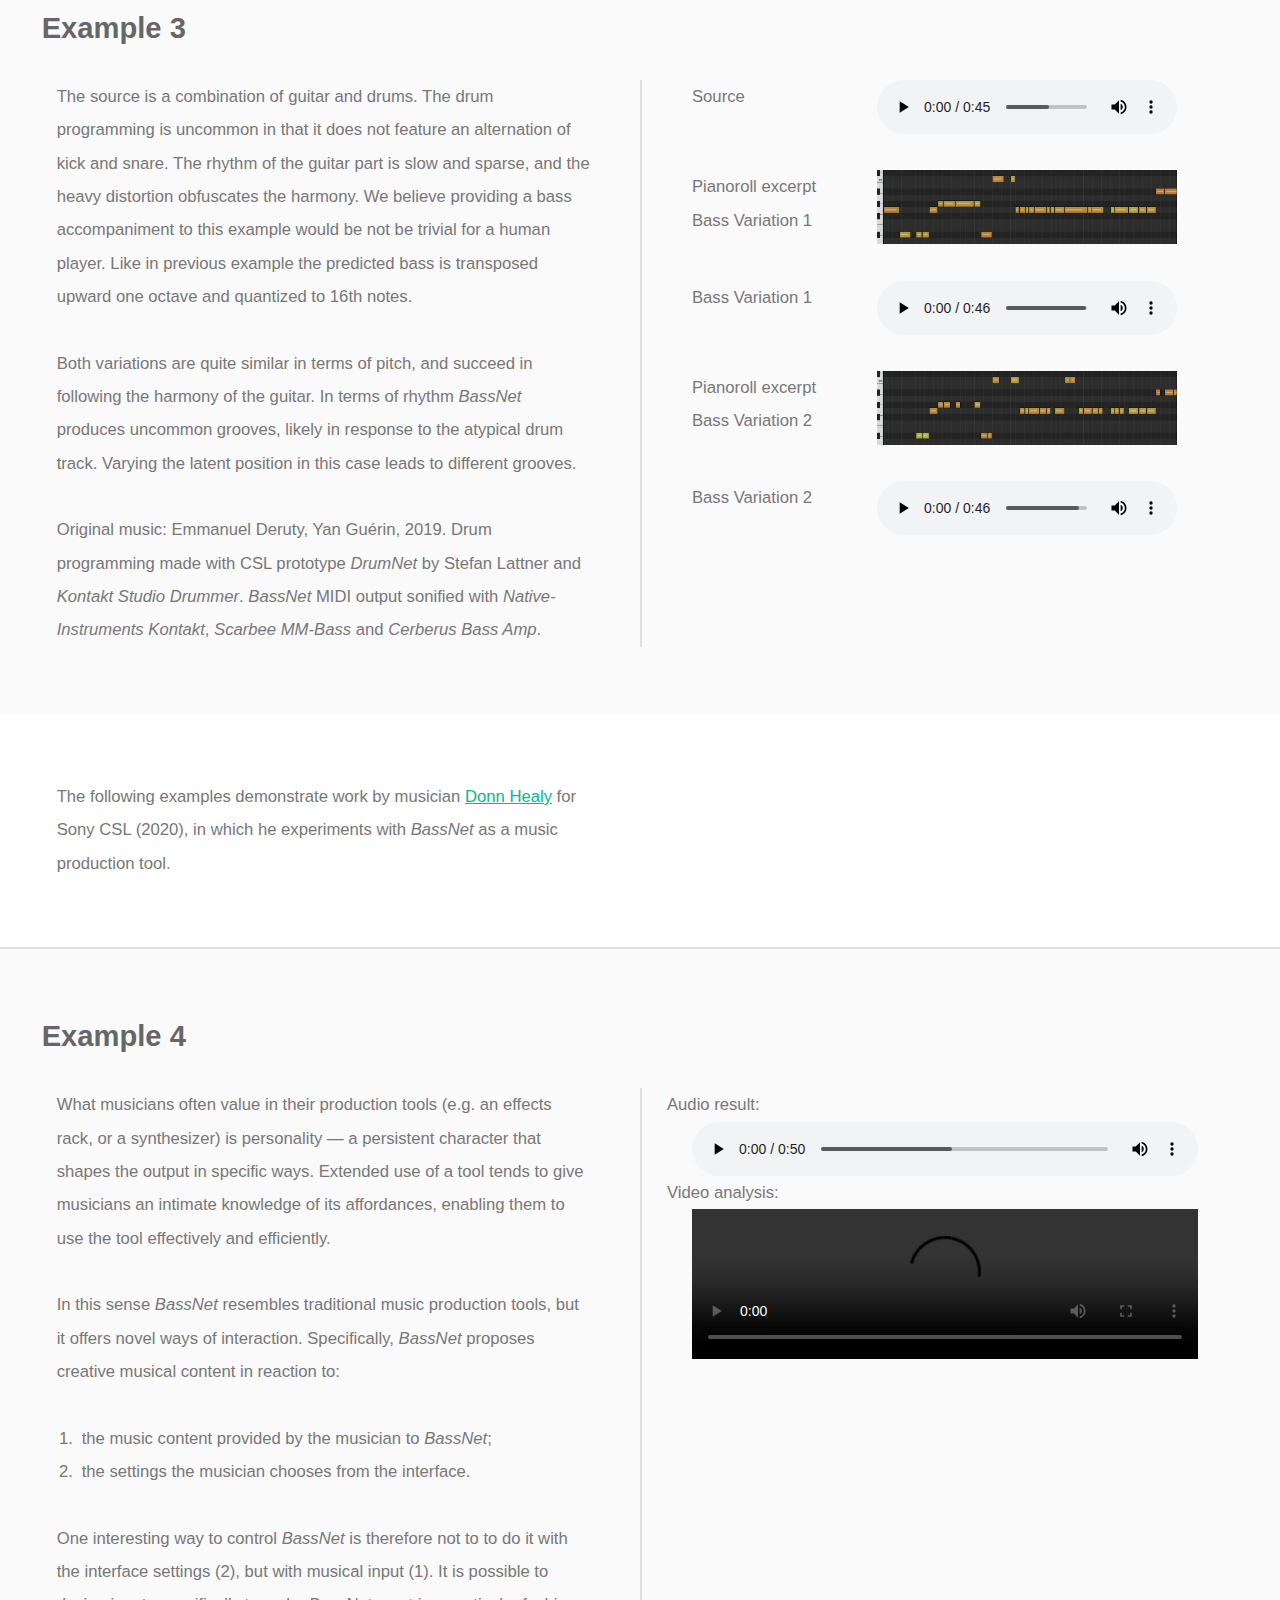
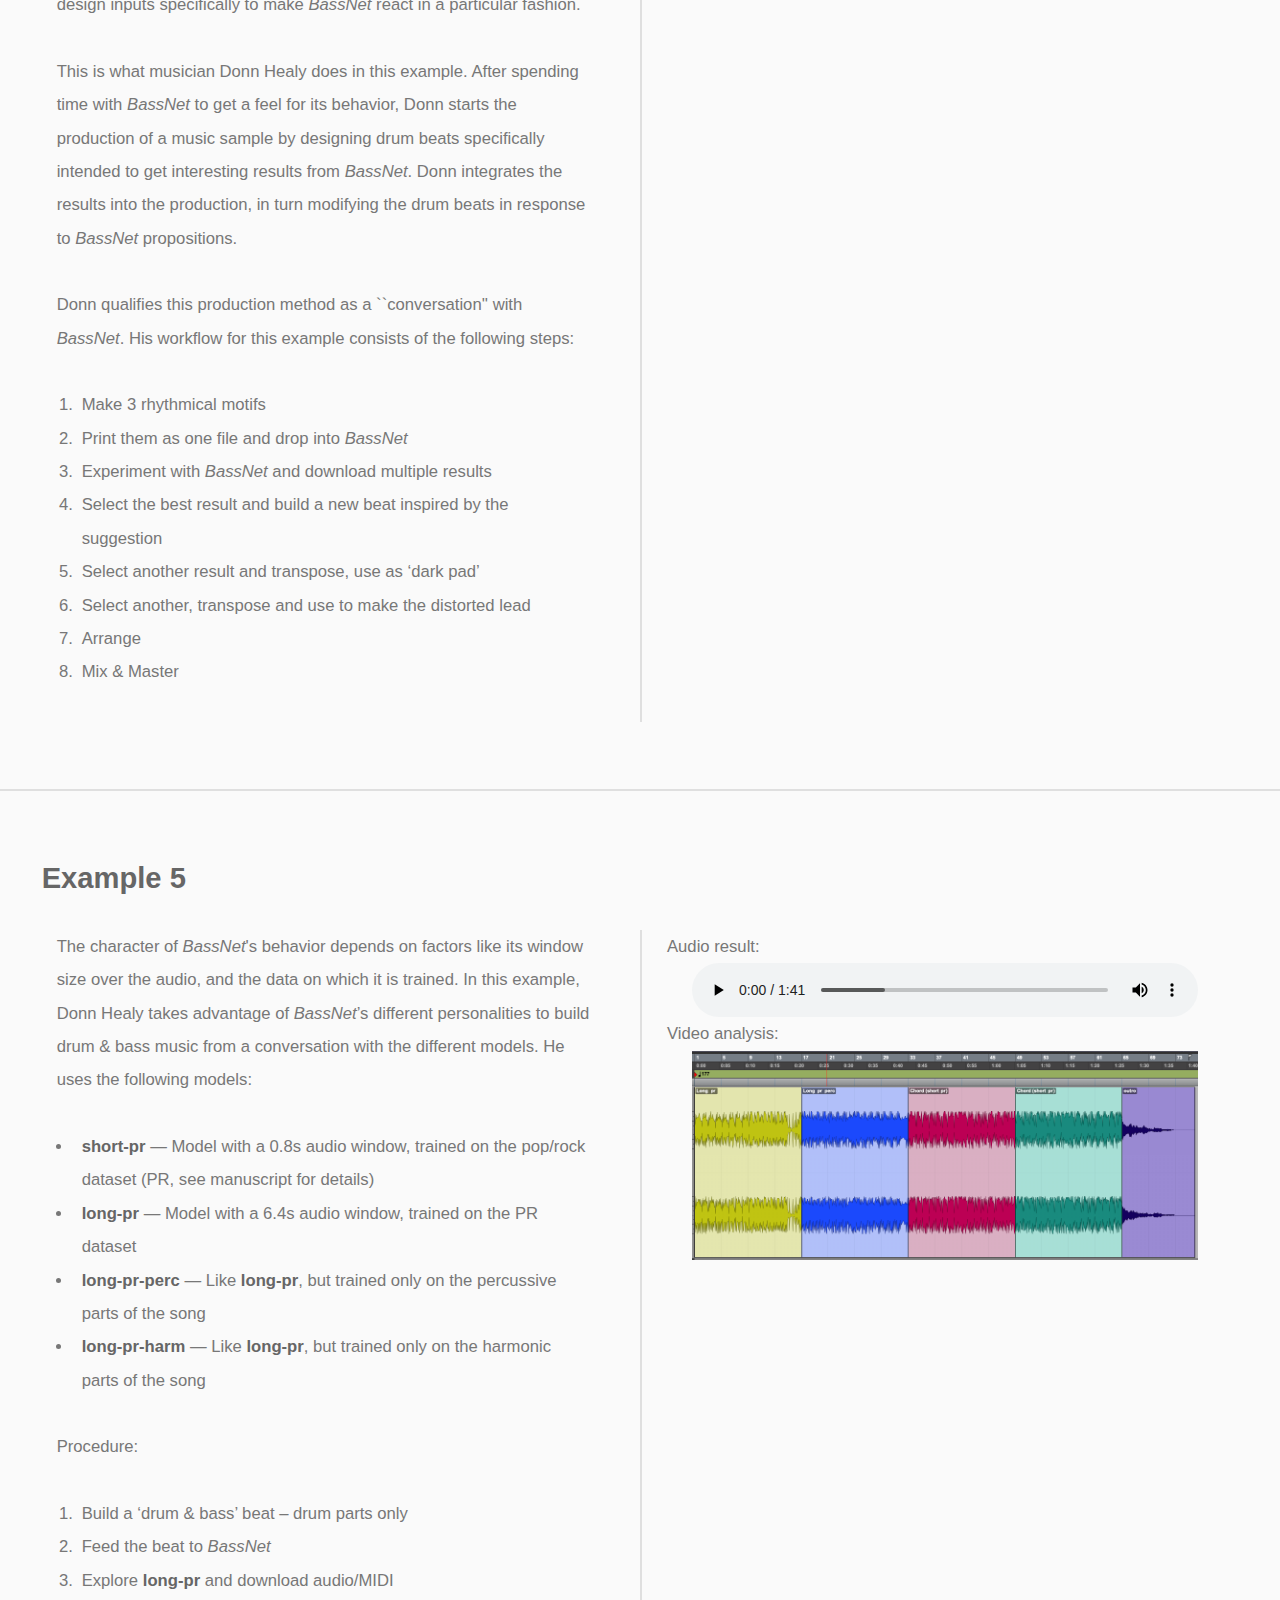
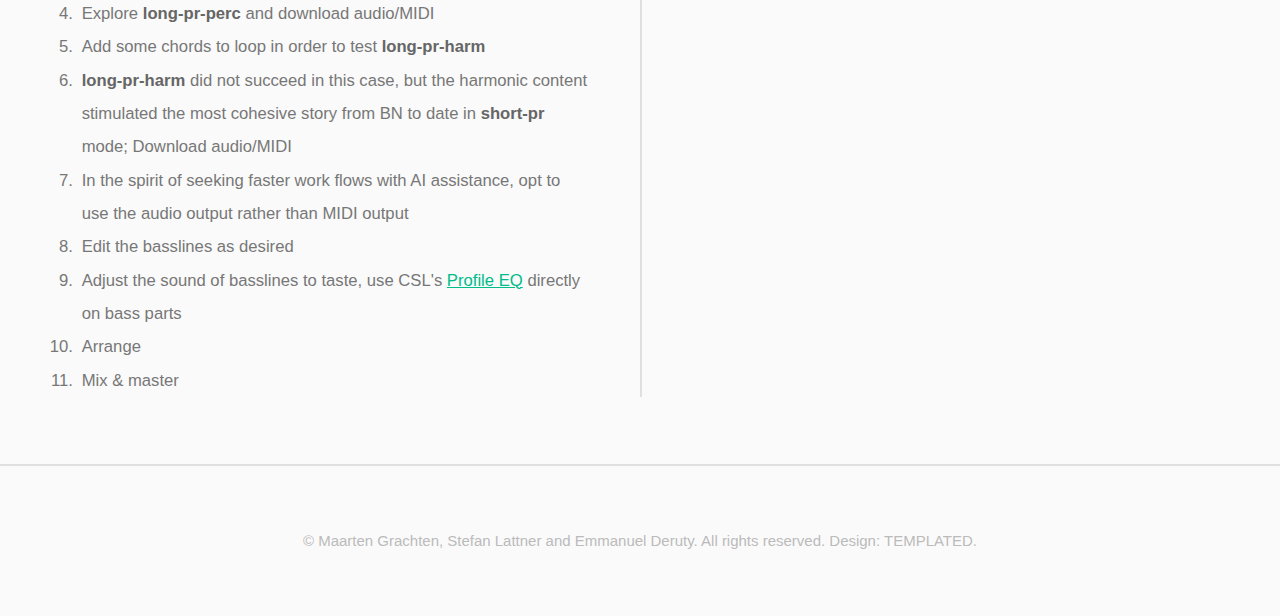
==== commit c68d8a0a: "minor" ====
--- a/bassnet/index.html
+++ b/bassnet/index.html
@@ -37,7 +37,7 @@
     <section id="intro" class="wrapper">
       <div class="inner split">
 	<section>
-	  <p>This page provides supplementary material for the manuscript <i>BassNet: A Variational Gated Autoencoder for Conditional Generation of Bass Guitar Tracks with Learned Interactive Control</i> (Under review). The examples correspond to the examples discussed in Section 6.4.
+	  <p>This page provides supplementary material for the manuscript <i>BassNet: A Variational Gated Autoencoder for Conditional Generation of Bass Guitar Tracks with Learned Interactive Control</i> (Under review). The first three examples correspond to the examples discussed in Section 6.4.
 	  </p>
 	  <p>The examples below have been generated using a web interface for user interaction with <i>BassNet</i>. After uploading one or more input tracks, the user can play the song and listen to the generated bass guitar track along with a mix of the input tracks. The user can interactively control the latent position of the model by moving the dot in the 2D plane (the contours show the density of the latent space for the training data).
 	    The controls at the bottom allow the user to choose between different variants of the model, and to customize the sonification of the predicted outputs.
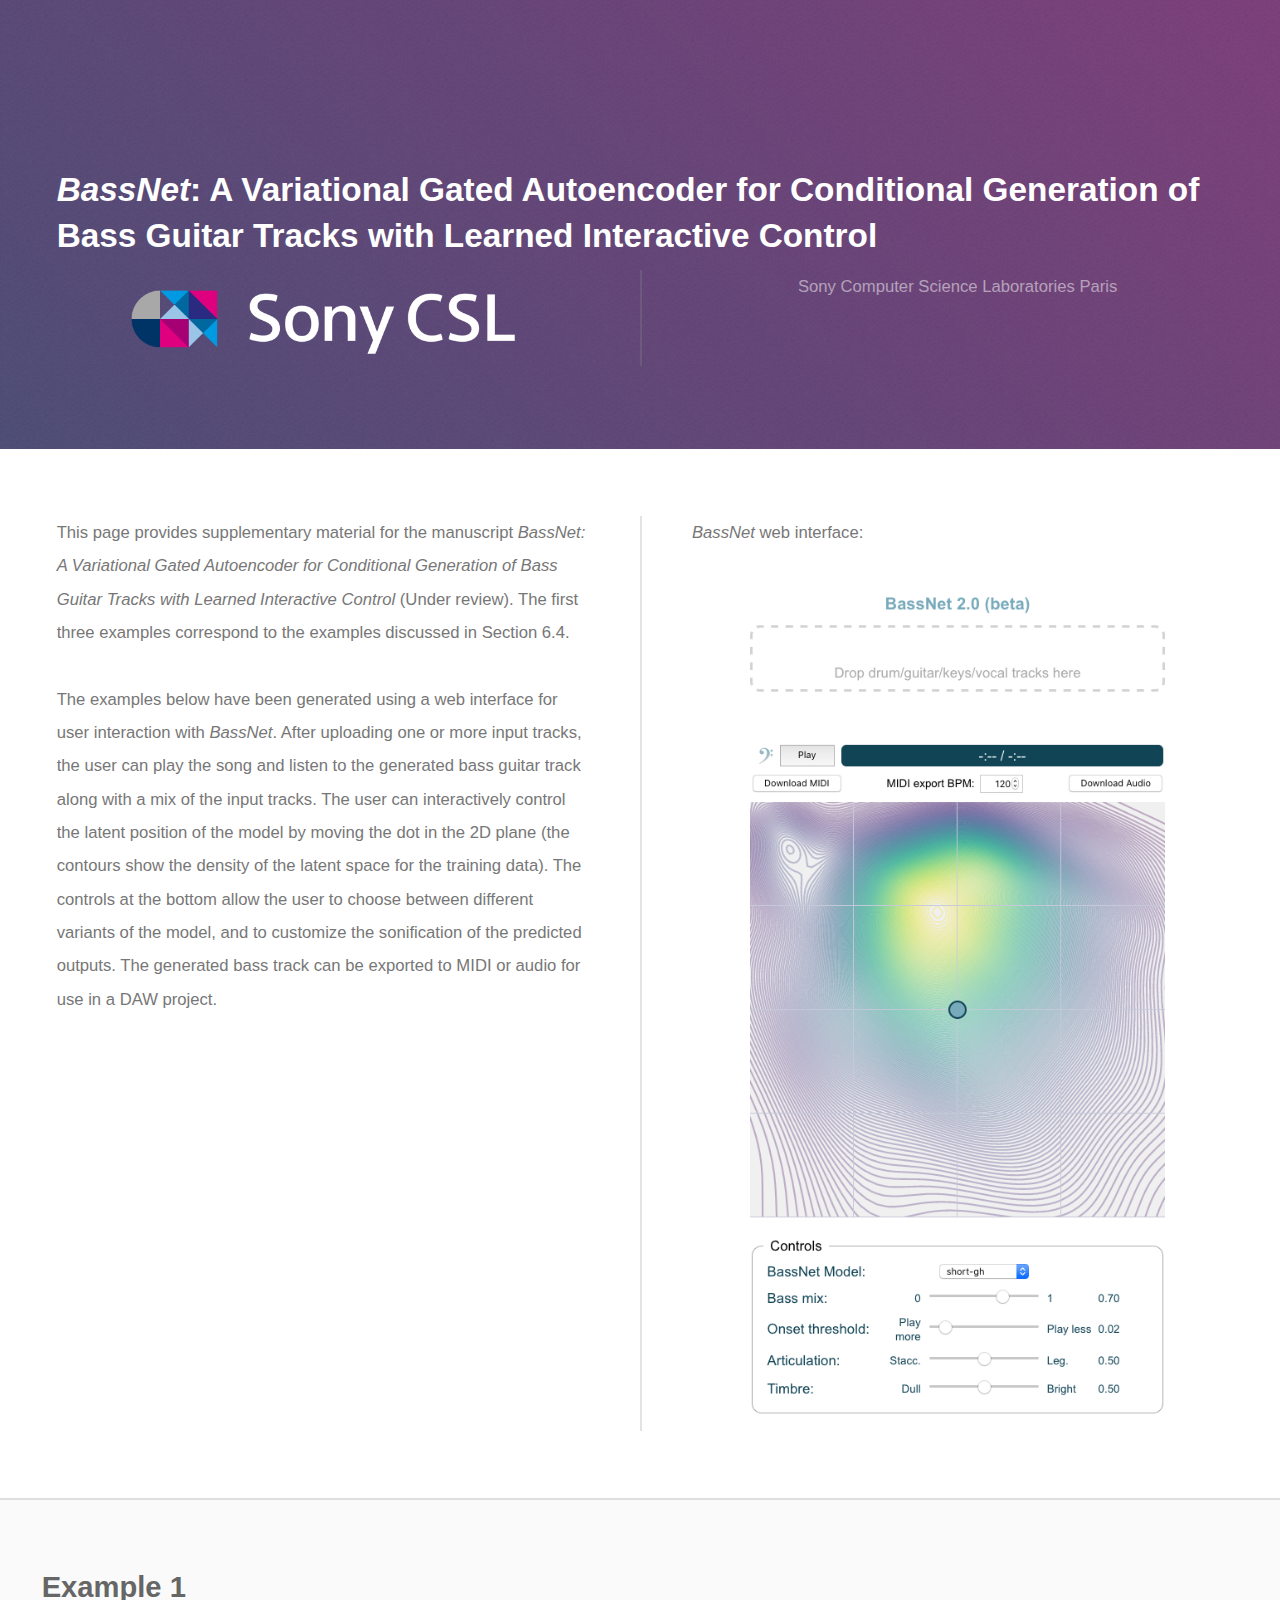
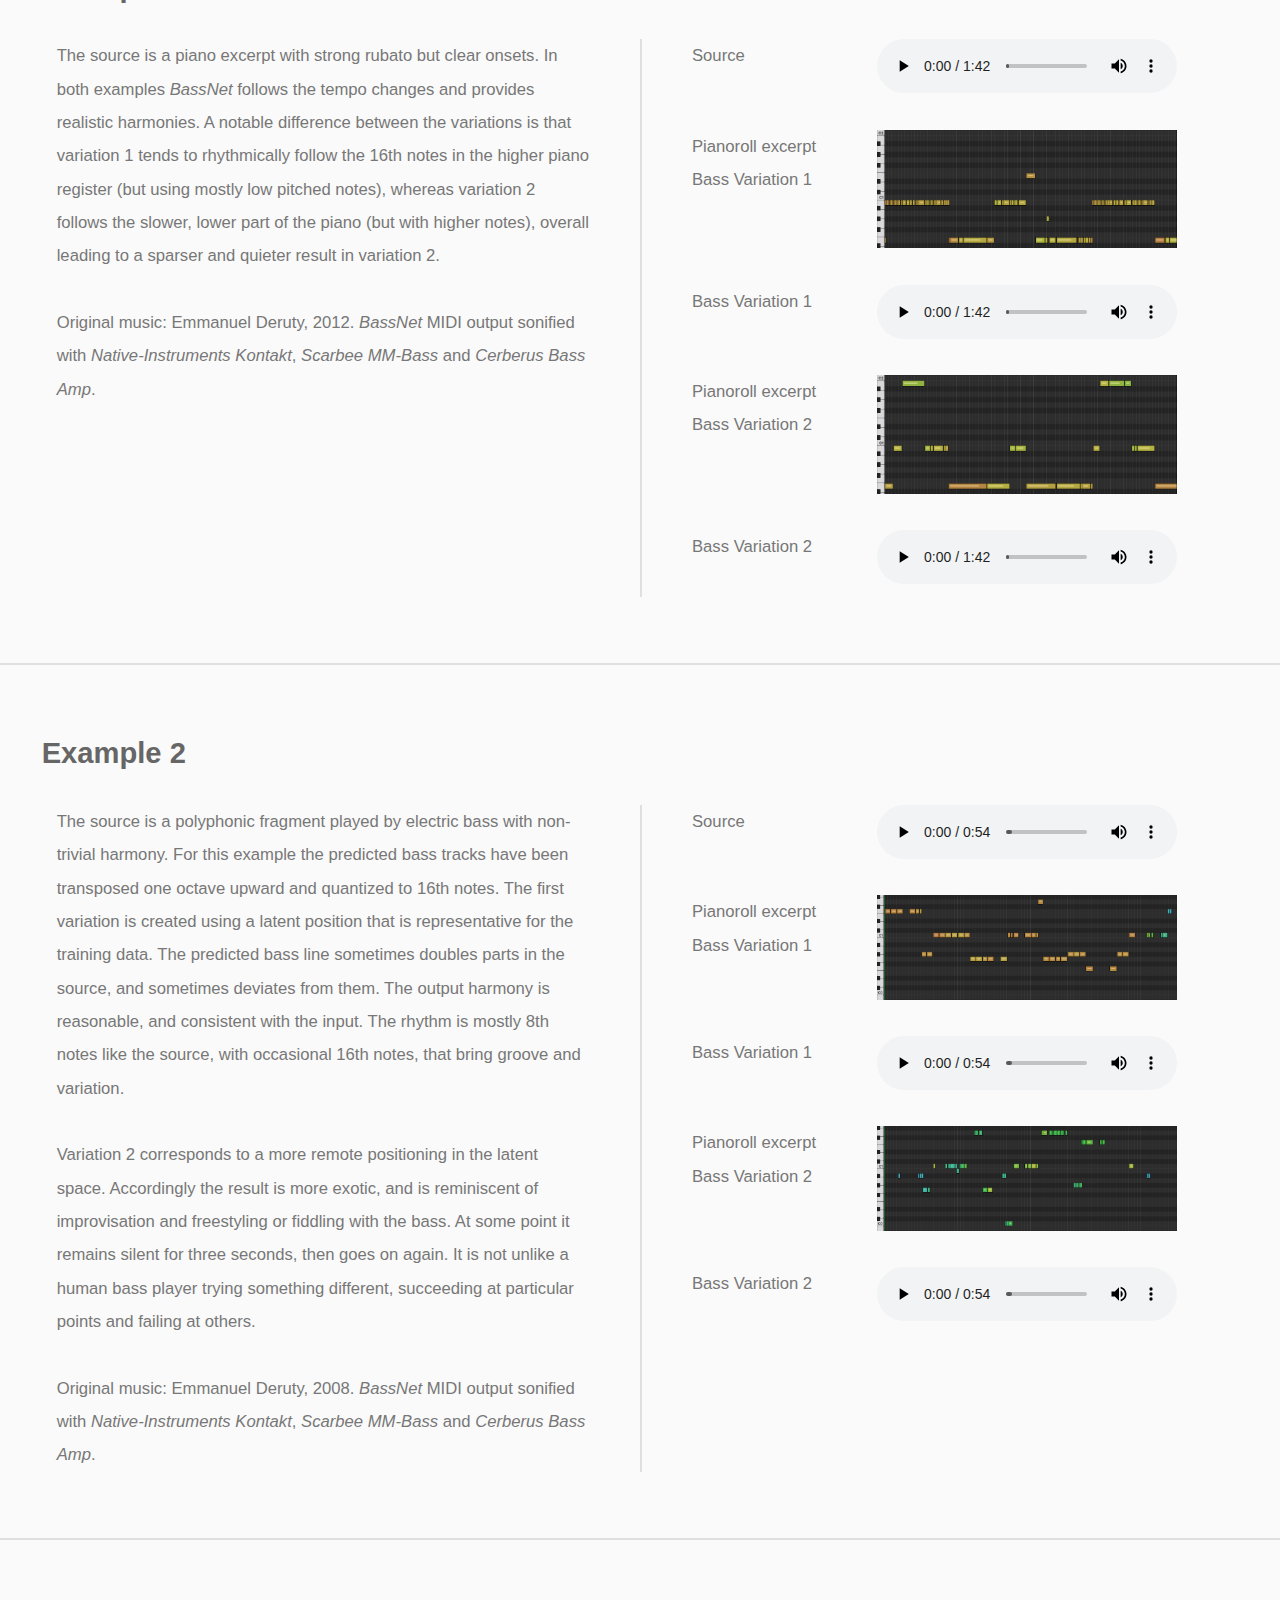
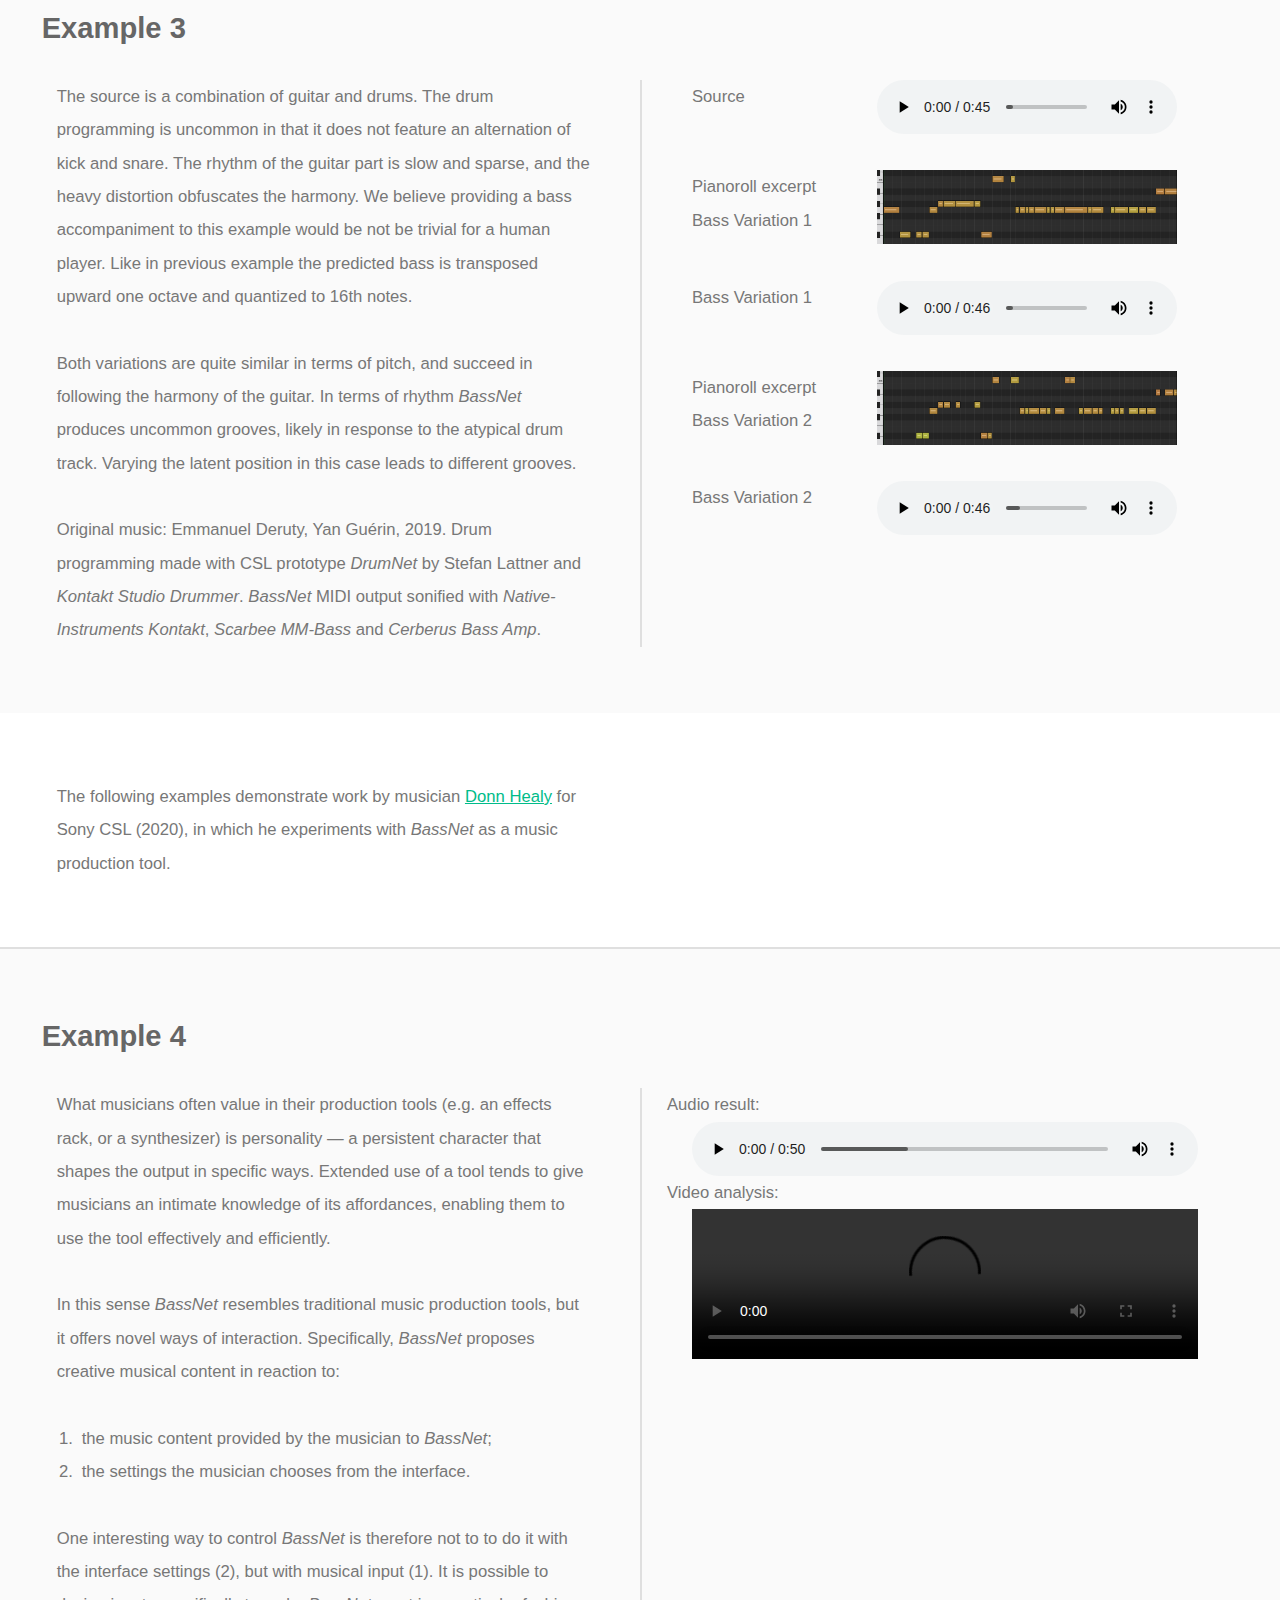
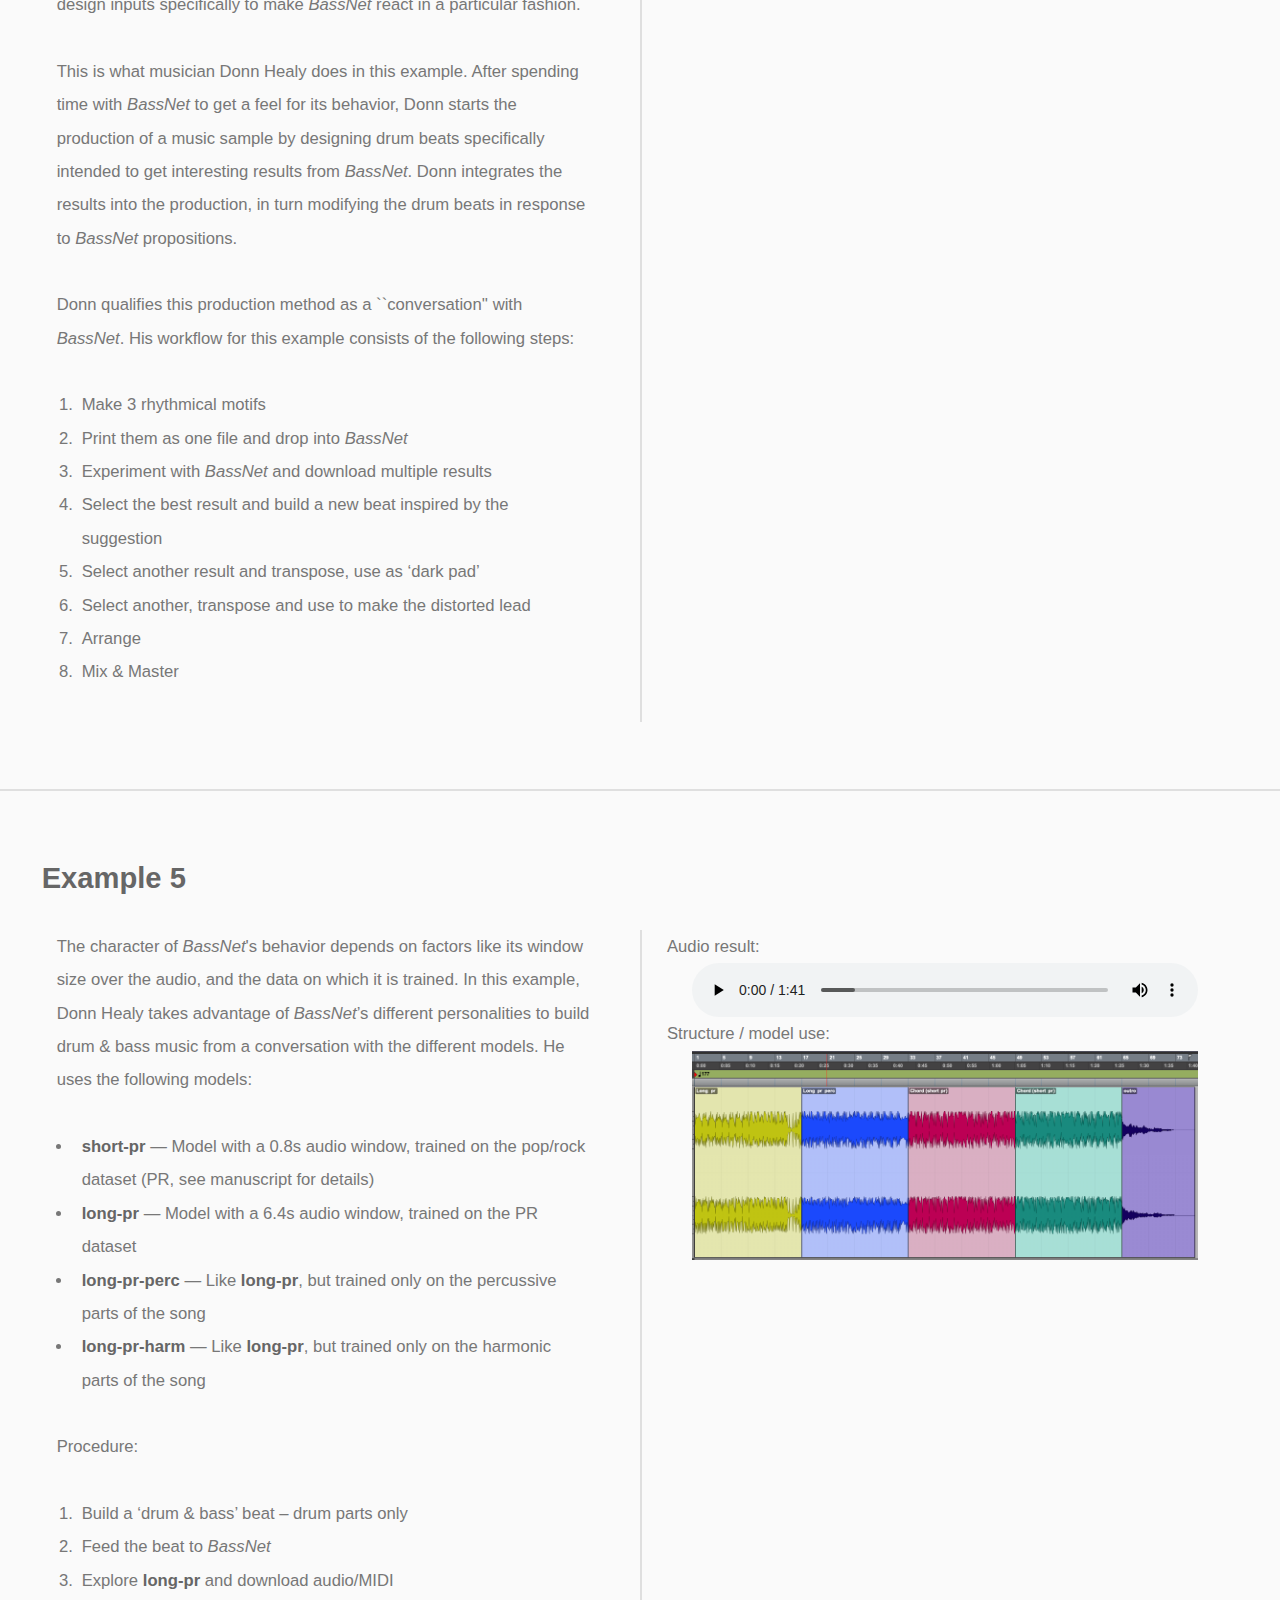
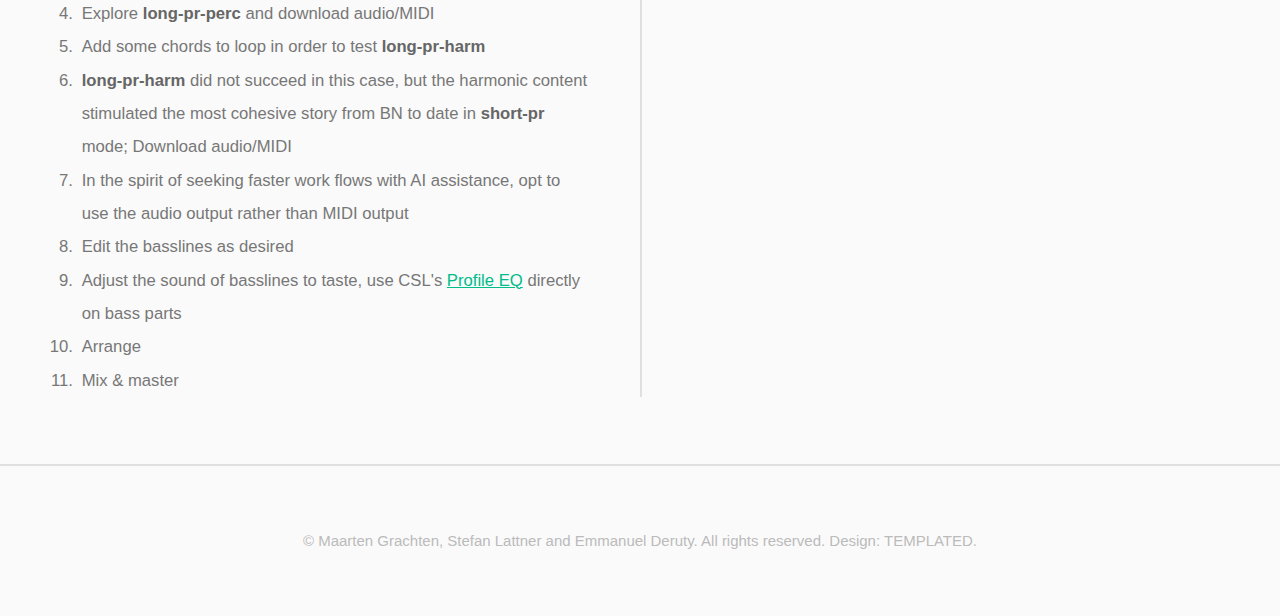
==== commit f2e50b5e: "fix copy paste error" ====
--- a/bassnet/index.html
+++ b/bassnet/index.html
@@ -340,7 +340,7 @@
 	    <audio controls><source src="assets/ex5/Donn_Healy_BassNet_Sample_12_result.mp3" type="audio/mpeg"/> Your browser does not support the audio element.</audio>
 	  </div>
 	  <div class="row 4u 12u$(xsmall)">
-	    Video analysis:
+	    Structure / model use:
 	  </div>
 	  <div class="row 12u$ 12u$(xsmall)">
 	    <img class='full-width' src="assets/ex5/Donn_Healy_BassNet_Sample_12_structure.png"/>
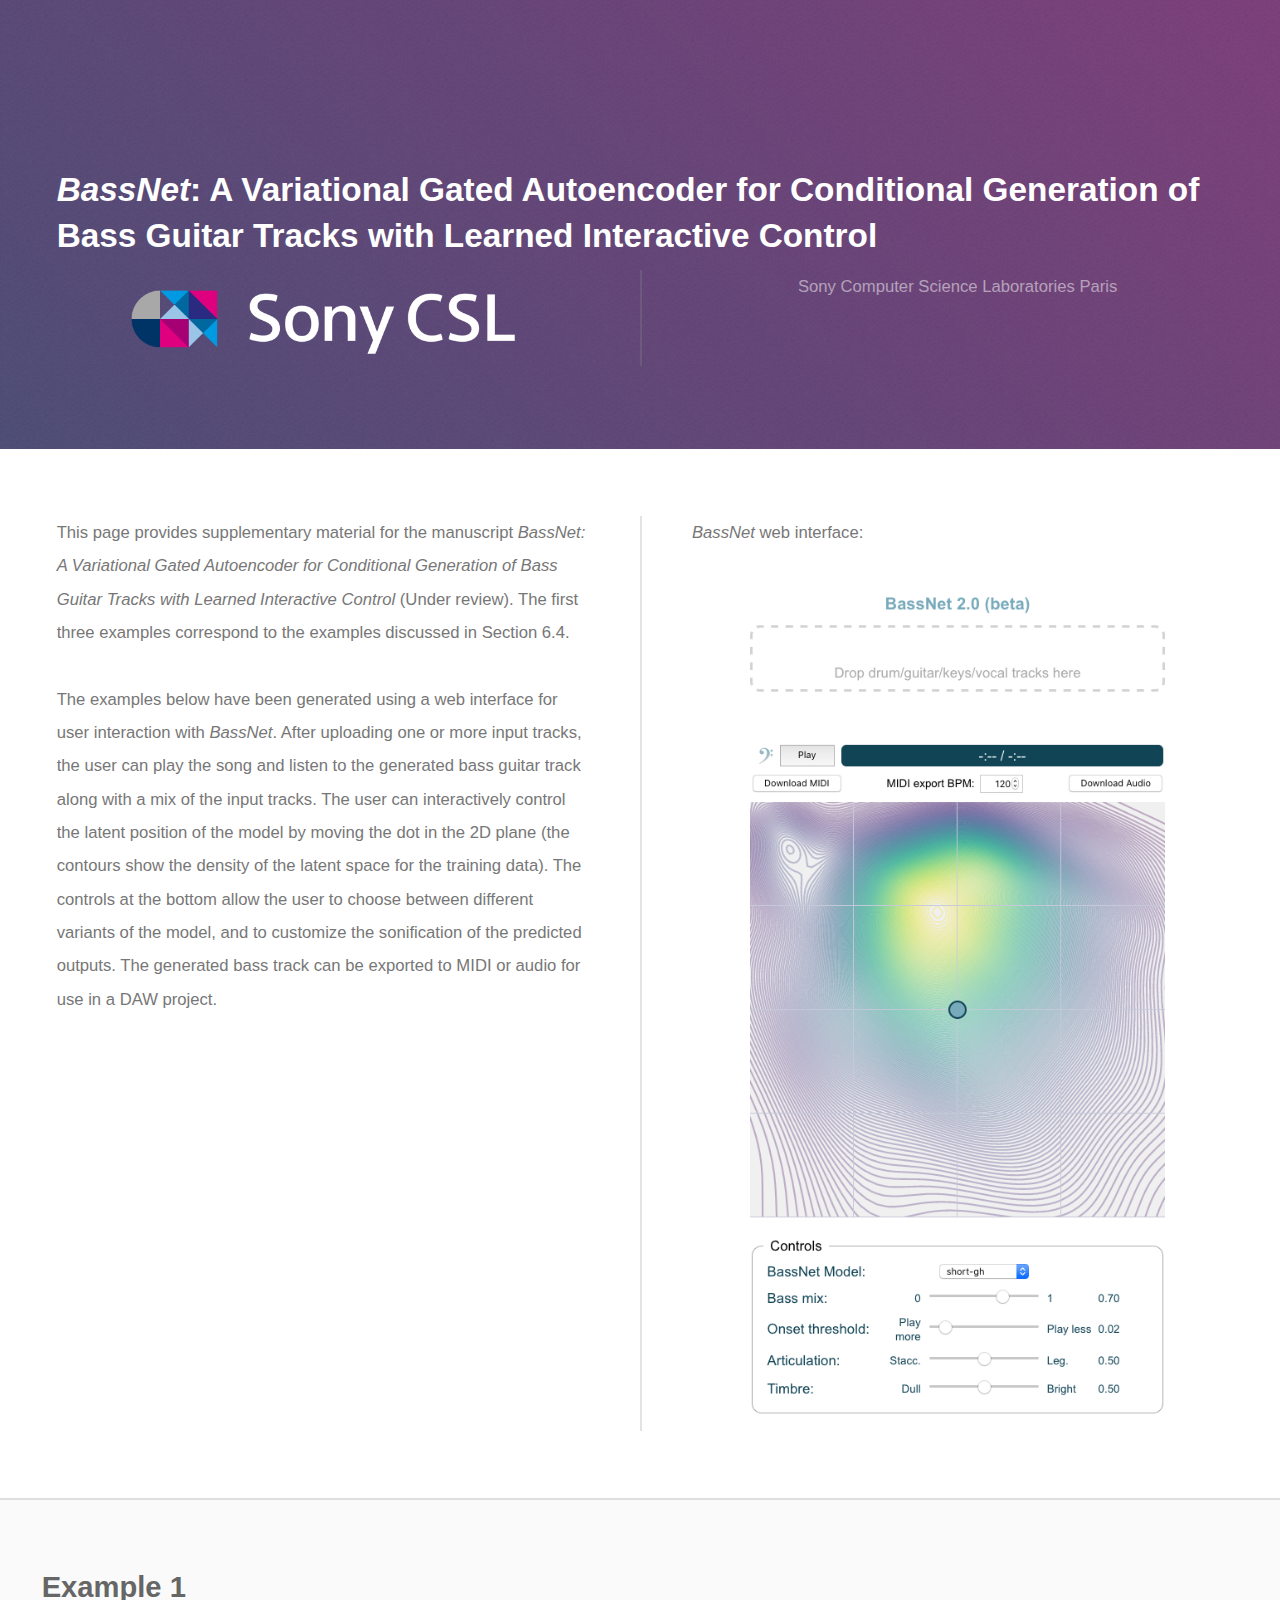
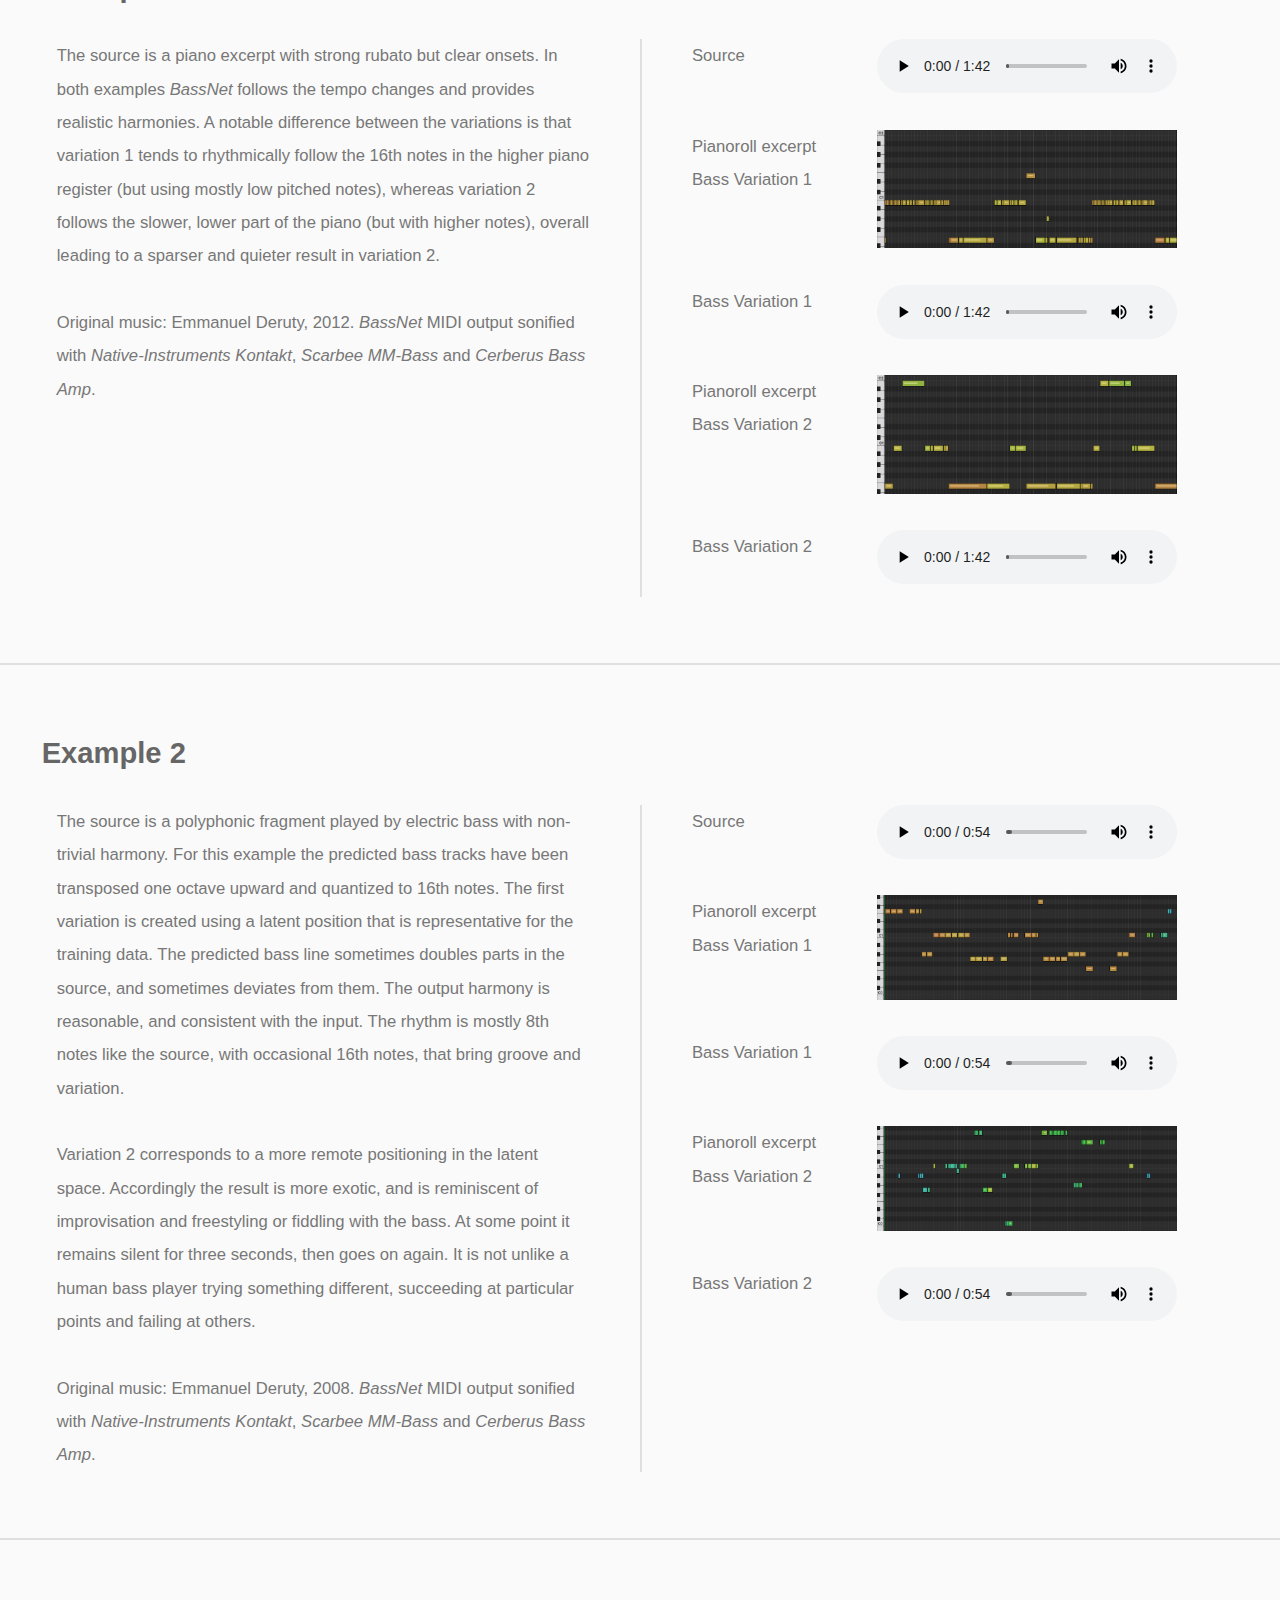
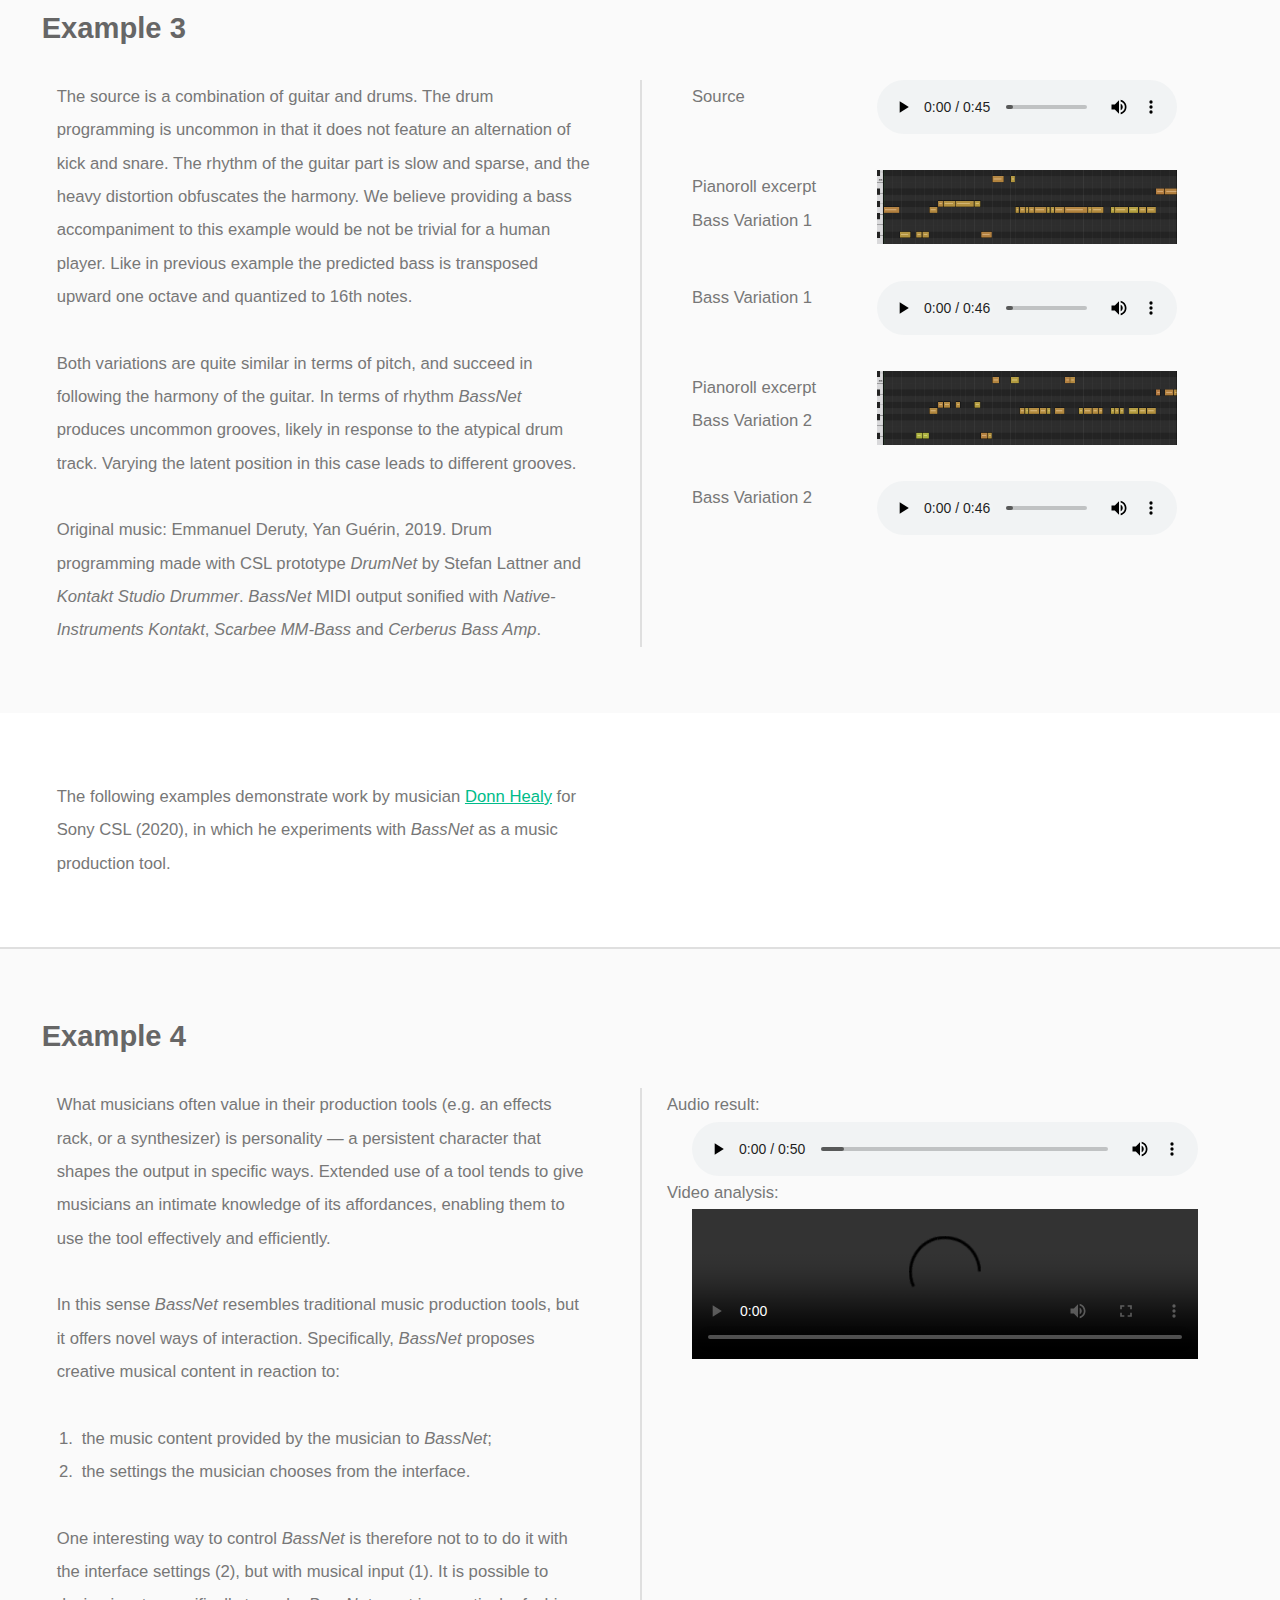
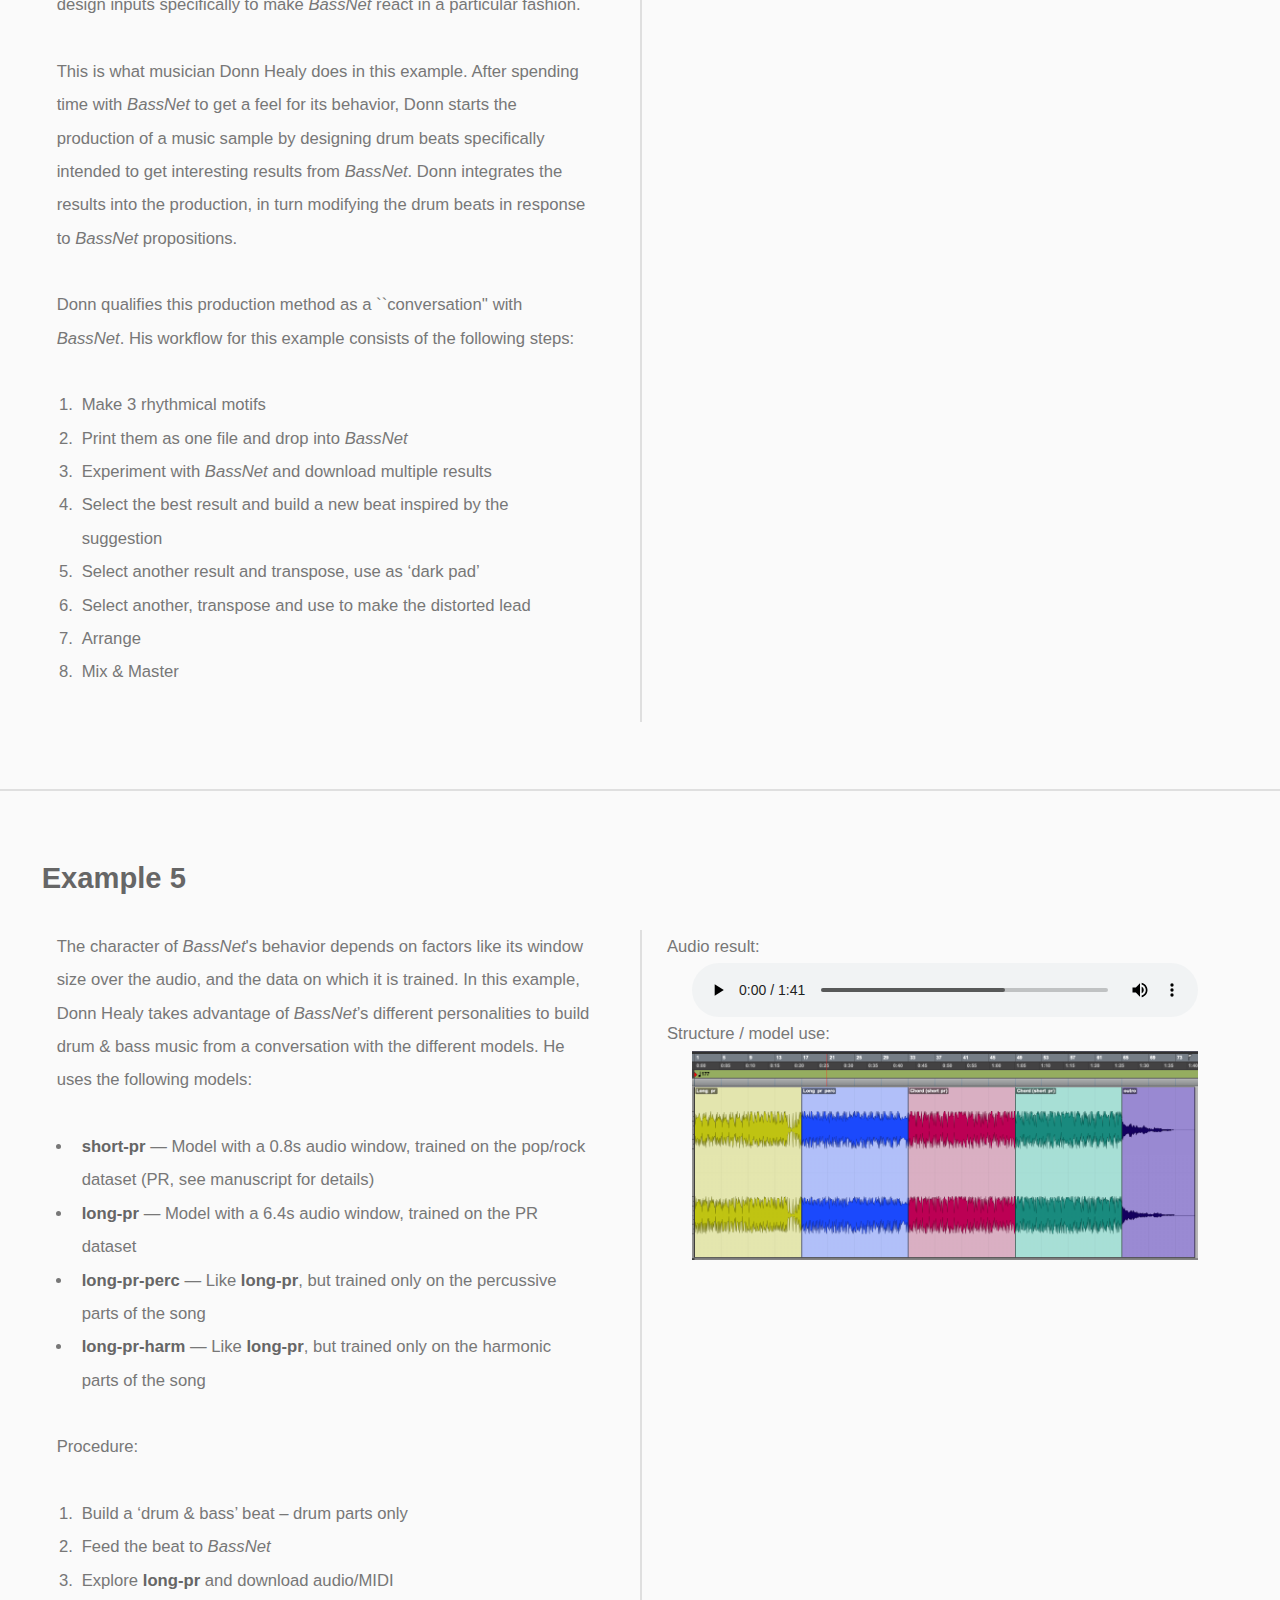
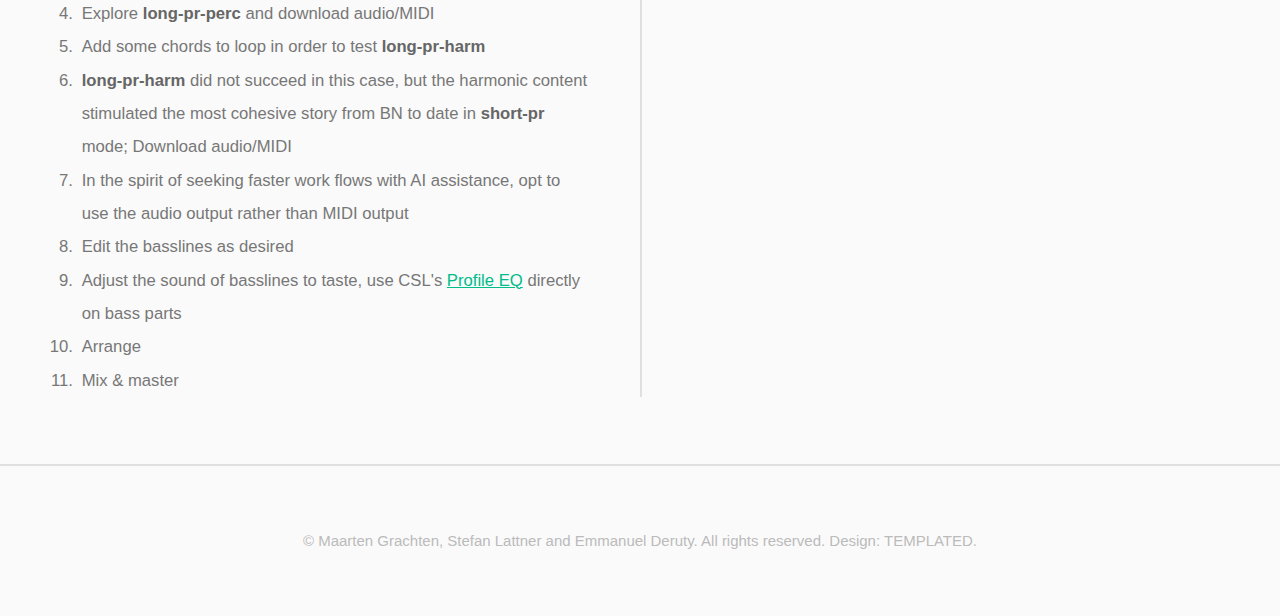
==== commit 01959ca6: "minor" ====
--- a/bassnet/index.html
+++ b/bassnet/index.html
@@ -333,13 +333,13 @@
 
 	</section>
 	<section>
-	  <div class="row 4u 12u$(xsmall)">
+	  <div class="row 12u 12u$(xsmall)">
 	    Audio result:
 	  </div>
 	  <div class="row 12u$ 12u$(xsmall)">
 	    <audio controls><source src="assets/ex5/Donn_Healy_BassNet_Sample_12_result.mp3" type="audio/mpeg"/> Your browser does not support the audio element.</audio>
 	  </div>
-	  <div class="row 4u 12u$(xsmall)">
+	  <div class="row 12u 12u$(xsmall)">
 	    Structure / model use:
 	  </div>
 	  <div class="row 12u$ 12u$(xsmall)">
